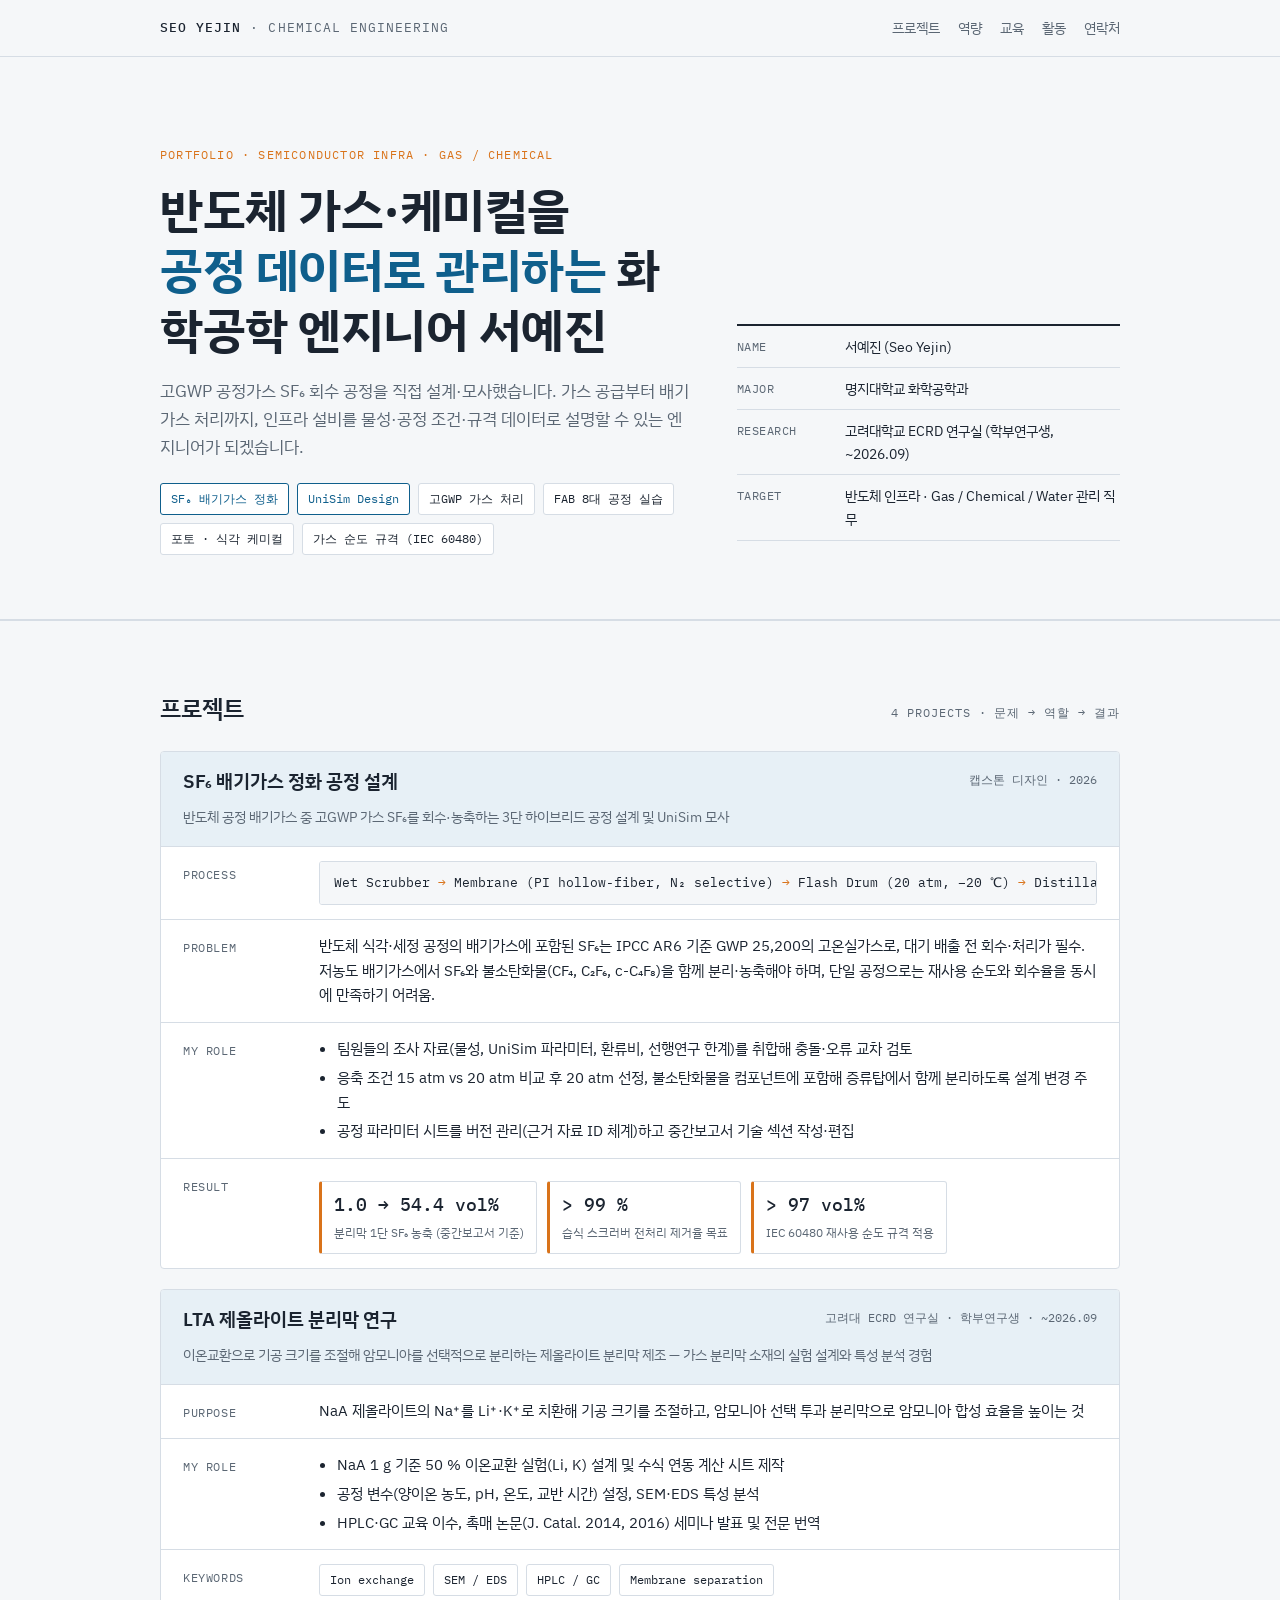
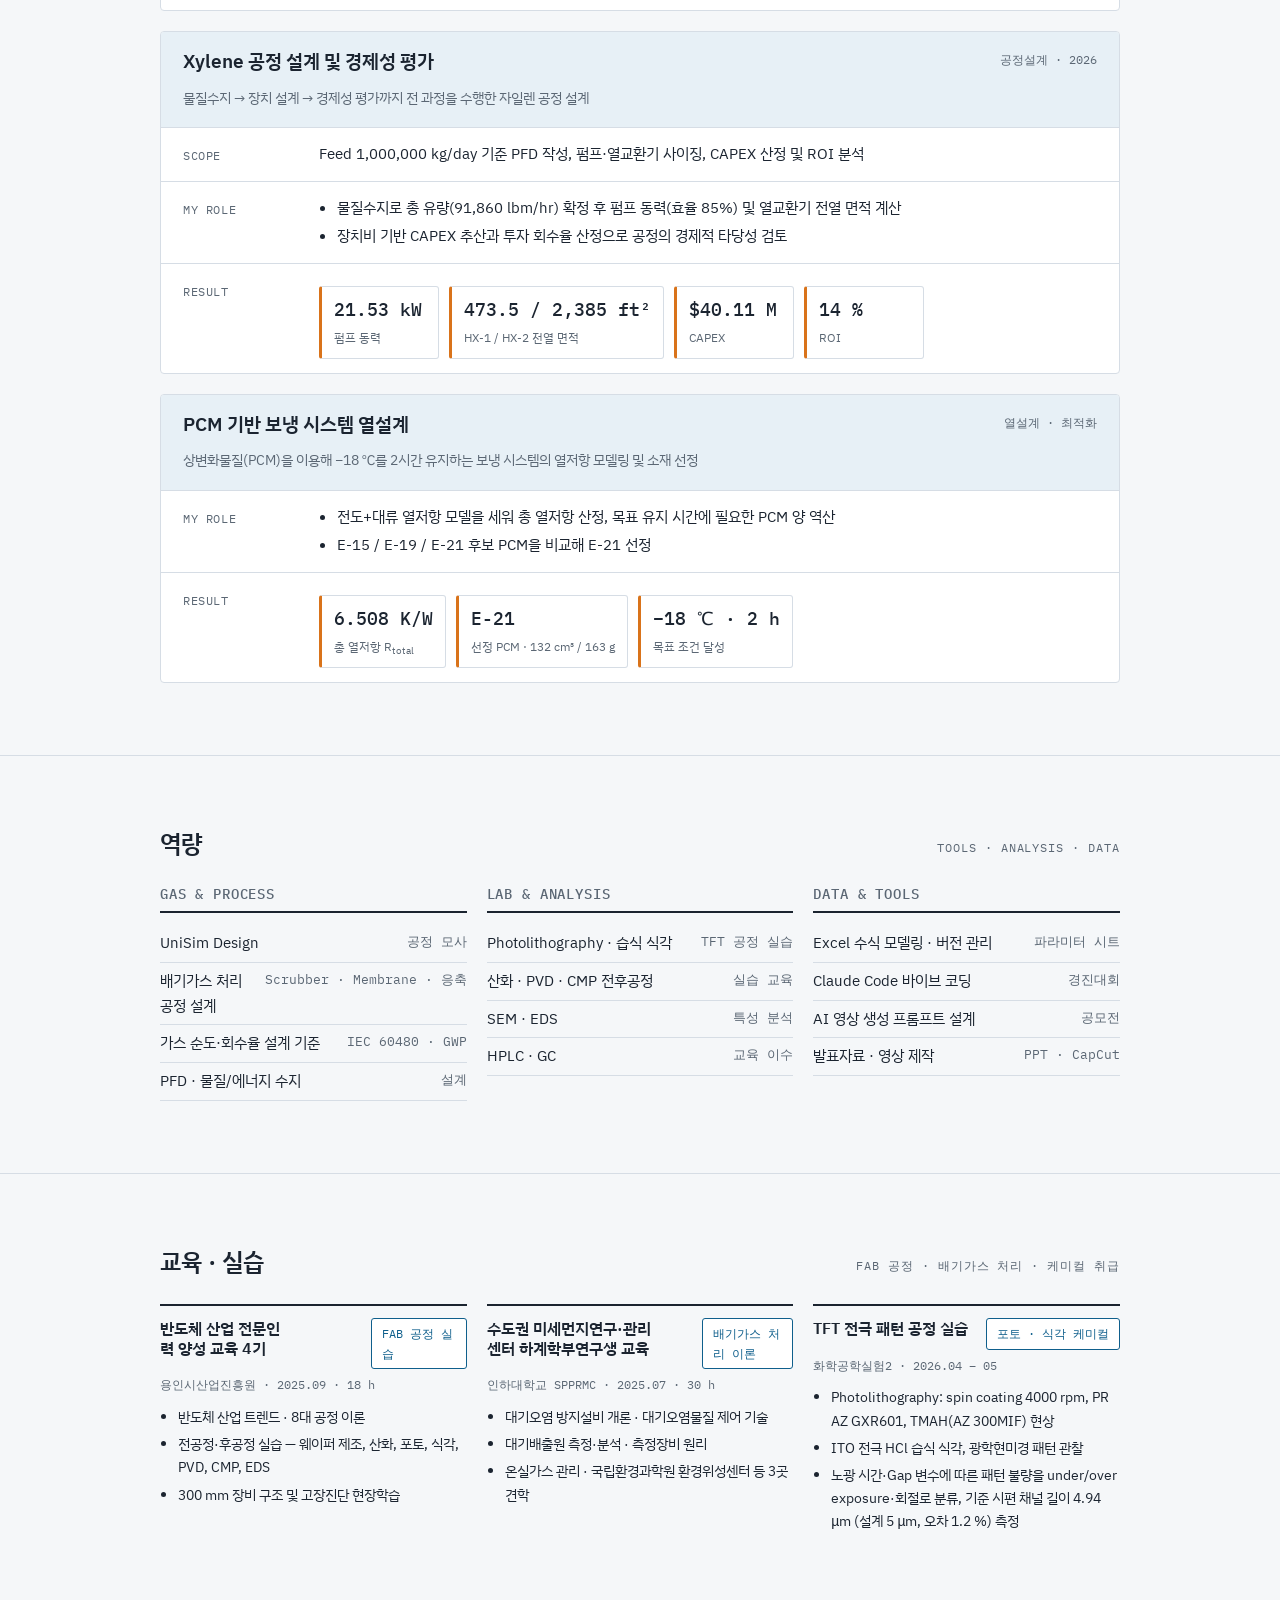
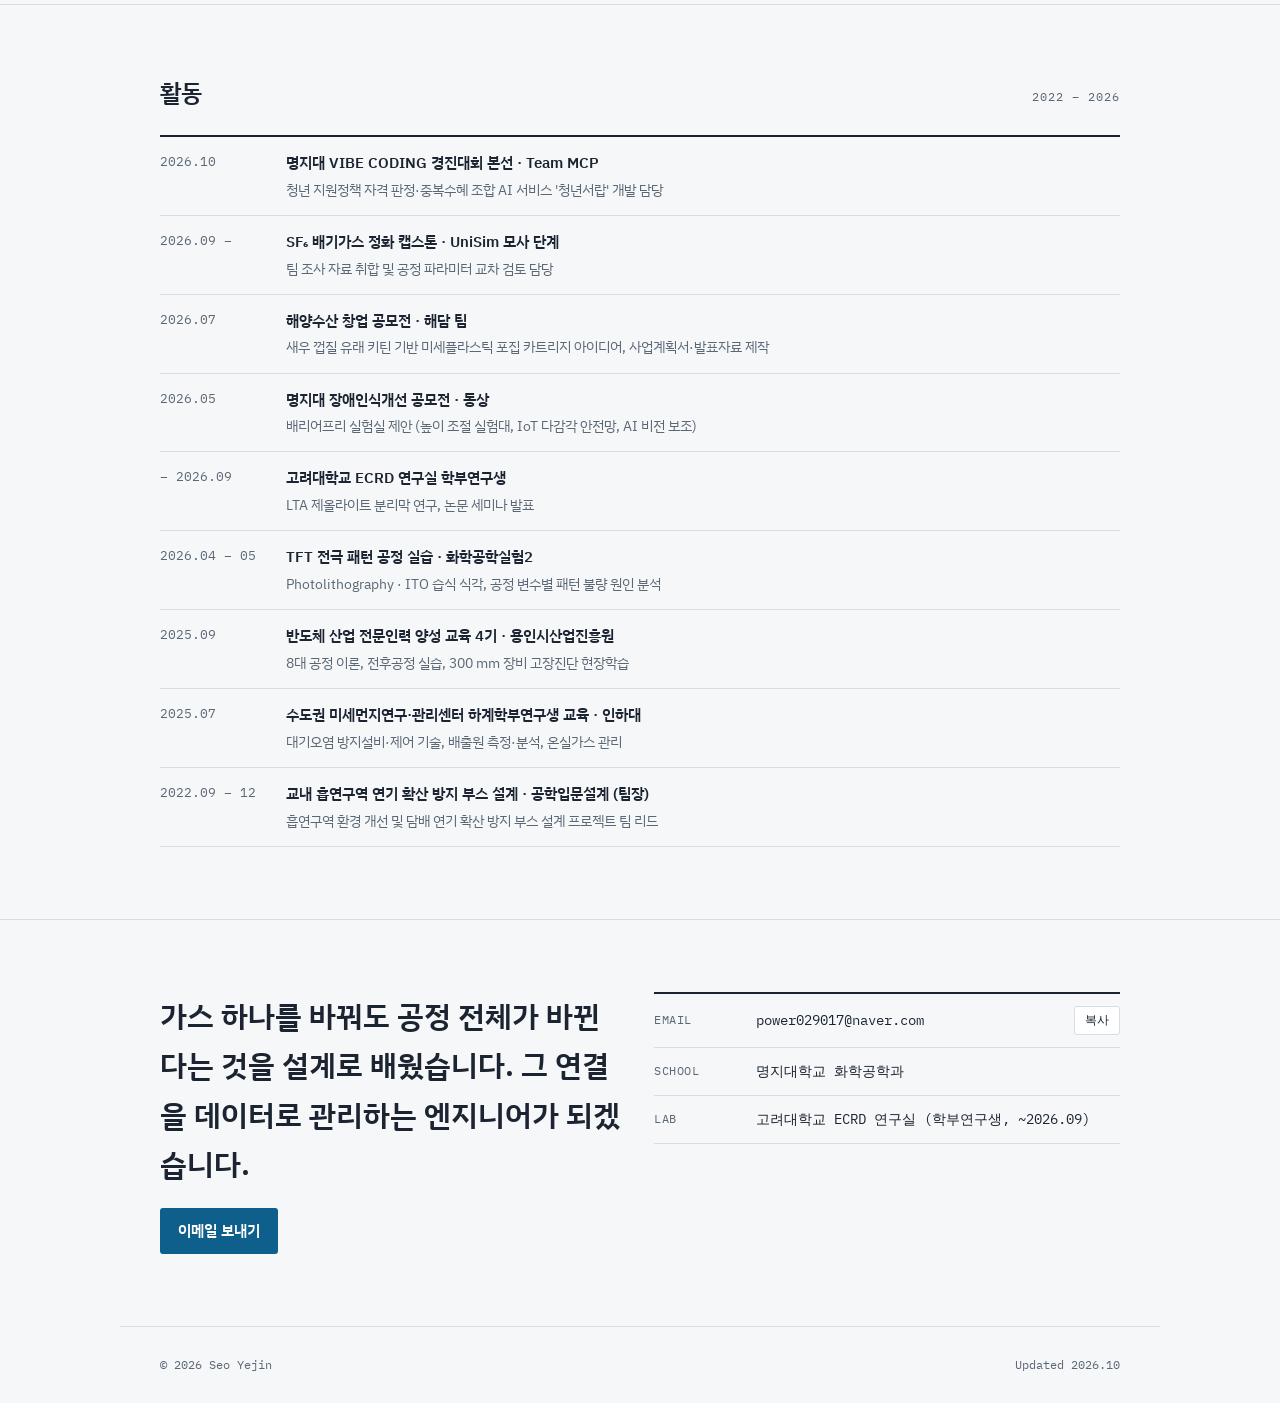
==== gas/index.html @ 15e33e0f "Add initial HTML structure for portfolio site" ====
<!doctype html>
<html lang="ko">
<head>
<meta charset="utf-8">
<meta name="viewport" content="width=device-width, initial-scale=1, viewport-fit=cover">
<title>서예진 포트폴리오</title>
<meta name="robots" content="noindex, nofollow">
<link rel="stylesheet" href="https://fonts.googleapis.com/css2?family=IBM+Plex+Sans+KR:wght@400;500;600;700&family=IBM+Plex+Mono:wght@400;500&display=swap">
<style>
/* Layout: 공정 데이터시트 — 좌측 스펙 라벨, 우측 값. 프로젝트는 "문제 → 역할 → 결과" 3행 시트로 통일 */
:root{
  --bg:#f5f7f9; --panel:#ffffff; --fg:#1b2430; --muted:#5b6774; --line:#d6dde5;
  --accent:#0f5f8c; --accent-ink:#ffffff; --stream:#d9731a; --tint:#e7f0f6;
  --font-body:"IBM Plex Sans KR","Noto Sans KR",-apple-system,"Apple SD Gothic Neo","Malgun Gothic",sans-serif;
  --font-mono:"IBM Plex Mono",ui-monospace,SFMono-Regular,Menlo,monospace;
}
@media (prefers-color-scheme: dark){ :root:not([data-theme="light"]){
  --bg:#11161c; --panel:#171e26; --fg:#e6ebf0; --muted:#95a3b1; --line:#2b3542;
  --accent:#5fb0dd; --accent-ink:#0b1620; --stream:#f09a4a; --tint:#1b2a36; color-scheme:dark } }
:root[data-theme="dark"]{
  --bg:#11161c; --panel:#171e26; --fg:#e6ebf0; --muted:#95a3b1; --line:#2b3542;
  --accent:#5fb0dd; --accent-ink:#0b1620; --stream:#f09a4a; --tint:#1b2a36; color-scheme:dark }

*{box-sizing:border-box}
body{margin:0;background:var(--bg);color:var(--fg);font-family:var(--font-body);font-size:16px;line-height:1.65;-webkit-font-smoothing:antialiased}
a{color:var(--accent)}
h1,h2,h3{margin:0;text-wrap:balance;line-height:1.25}
p{margin:0}
.wrap{max-width:1040px;margin:0 auto;padding-inline:clamp(16px,4vw,40px)}

/* header */
.top{position:sticky;top:env(safe-area-inset-top,0px);z-index:10;background:var(--bg);border-bottom:1px solid var(--line)}
.top .wrap{display:flex;align-items:center;justify-content:space-between;gap:16px;height:56px}
.brand{font-family:var(--font-mono);font-size:13px;letter-spacing:.08em;text-transform:uppercase;color:var(--muted)}
.brand b{color:var(--fg);font-weight:500}
nav{display:flex;gap:18px;font-size:14px}
nav a{color:var(--muted);text-decoration:none}
nav a:hover,nav a:focus-visible{color:var(--accent)}
@media (max-width:560px){nav{display:none}}

/* hero */
.hero{padding-block:clamp(40px,8vw,88px) clamp(32px,6vw,64px);border-bottom:1px solid var(--line)}
.hero .grid{display:grid;grid-template-columns:1.4fr 1fr;gap:40px;align-items:end}
@media (max-width:760px){.hero .grid{grid-template-columns:1fr;gap:28px}}
.eyebrow{font-family:var(--font-mono);font-size:12px;letter-spacing:.1em;text-transform:uppercase;color:var(--stream);margin-bottom:14px}
.hero h1{font-size:clamp(30px,5vw,48px);font-weight:700;letter-spacing:-.01em}
.hero h1 span{color:var(--accent)}
.lede{margin-top:18px;font-size:17px;color:var(--muted);max-width:34em}
.spec{border-top:2px solid var(--fg);font-size:14px}
.spec div{display:grid;grid-template-columns:96px 1fr;gap:12px;padding:9px 0;border-bottom:1px solid var(--line)}
.spec dt{font-family:var(--font-mono);font-size:12px;color:var(--muted);letter-spacing:.04em;padding-top:2px}
.spec dd{margin:0;min-width:0}
.chips{display:flex;flex-wrap:wrap;gap:8px;margin-top:22px}
.chip{font-family:var(--font-mono);font-size:12px;padding:5px 10px;border:1px solid var(--line);border-radius:3px;background:var(--panel);color:var(--fg)}
.chip.hot{border-color:var(--accent);color:var(--accent)}

/* sections */
section{padding-block:clamp(40px,6vw,72px)}
section+section{border-top:1px solid var(--line)}
.sec-head{display:flex;align-items:baseline;justify-content:space-between;gap:16px;margin-bottom:28px;flex-wrap:wrap}
.sec-head h2{font-size:24px;font-weight:600}
.sec-head .num{font-family:var(--font-mono);font-size:12px;color:var(--muted);letter-spacing:.08em}

/* project sheet */
.sheet{background:var(--panel);border:1px solid var(--line);border-radius:4px;overflow:hidden}
.sheet+.sheet{margin-top:20px}
.sheet-head{display:grid;grid-template-columns:1fr auto;gap:12px 24px;padding:18px 22px;border-bottom:1px solid var(--line);background:var(--tint)}
.sheet-head h3{font-size:19px;font-weight:600}
.sheet-head .tag{font-family:var(--font-mono);font-size:12px;color:var(--muted);text-align:right;white-space:nowrap}
.sheet-head .sub{grid-column:1/-1;font-size:14px;color:var(--muted)}
@media (max-width:560px){.sheet-head{grid-template-columns:1fr}.sheet-head .tag{text-align:left}}
.rows{display:grid}
.row{display:grid;grid-template-columns:120px 1fr;gap:16px;padding:14px 22px;border-bottom:1px solid var(--line);font-size:15px}
.row:last-child{border-bottom:0}
.row .k{font-family:var(--font-mono);font-size:12px;color:var(--muted);letter-spacing:.05em;padding-top:4px}
.row .v{min-width:0}
.row ul{margin:0;padding-left:18px}
.row li+li{margin-top:4px}
@media (max-width:560px){.row{grid-template-columns:1fr;gap:4px}}
.metrics{display:flex;flex-wrap:wrap;gap:10px;margin-top:8px}
.m{border:1px solid var(--line);border-left:3px solid var(--stream);padding:8px 12px;border-radius:3px;min-width:120px}
.m b{display:block;font-family:var(--font-mono);font-size:18px;font-weight:500;font-variant-numeric:tabular-nums;color:var(--fg)}
.m small{font-size:12px;color:var(--muted)}
.flow{font-family:var(--font-mono);font-size:13px;color:var(--fg);background:var(--bg);border:1px solid var(--line);padding:10px 14px;border-radius:3px;overflow-x:auto;white-space:nowrap}
.flow i{font-style:normal;color:var(--stream)}

/* skills */
.skills{display:grid;grid-template-columns:repeat(3,1fr);gap:20px}
@media (max-width:760px){.skills{grid-template-columns:1fr}}
.skill h3{font-size:14px;font-family:var(--font-mono);font-weight:500;letter-spacing:.06em;color:var(--muted);text-transform:uppercase;border-bottom:2px solid var(--fg);padding-bottom:8px;margin-bottom:12px}
.skill ul{list-style:none;margin:0;padding:0;font-size:15px}
.skill li{padding:6px 0;border-bottom:1px solid var(--line);display:flex;justify-content:space-between;gap:12px}
.skill li span{color:var(--muted);font-size:13px;font-family:var(--font-mono);white-space:nowrap}

/* timeline */
.tl{list-style:none;margin:0;padding:0;border-top:2px solid var(--fg)}
.tl li{display:grid;grid-template-columns:110px 1fr;gap:16px;padding:14px 0;border-bottom:1px solid var(--line);font-size:15px}
.tl .d{font-family:var(--font-mono);font-size:13px;color:var(--muted);font-variant-numeric:tabular-nums}
.tl .t b{font-weight:600}
.tl .t p{color:var(--muted);font-size:14px;margin-top:2px}
@media (max-width:560px){.tl li{grid-template-columns:1fr;gap:2px}}

/* contact */
.contact{display:grid;grid-template-columns:1fr 1fr;gap:28px;align-items:start}
@media (max-width:760px){.contact{grid-template-columns:1fr}}
.contact .big{font-size:clamp(22px,3.5vw,30px);font-weight:600;max-width:18em}
.cl{list-style:none;margin:0;padding:0;border-top:2px solid var(--fg)}
.cl li{display:grid;grid-template-columns:90px 1fr auto;gap:12px;align-items:center;padding:12px 0;border-bottom:1px solid var(--line);font-size:15px}
.cl .k{font-family:var(--font-mono);font-size:12px;color:var(--muted);letter-spacing:.05em}
.cl .v{font-family:var(--font-mono);font-size:14px;user-select:all;min-width:0;overflow-wrap:anywhere}
.copy{font-family:var(--font-mono);font-size:12px;padding:5px 10px;border:1px solid var(--line);background:var(--panel);color:var(--fg);border-radius:3px;cursor:pointer}
.copy:hover,.copy:focus-visible{border-color:var(--accent);color:var(--accent);outline:none}
.btn{display:inline-block;margin-top:18px;padding:11px 18px;background:var(--accent);color:var(--accent-ink);text-decoration:none;border-radius:3px;font-weight:600;font-size:15px}
footer{padding-block:28px;border-top:1px solid var(--line);font-family:var(--font-mono);font-size:12px;color:var(--muted);display:flex;justify-content:space-between;gap:12px;flex-wrap:wrap}
:focus-visible{outline:2px solid var(--accent);outline-offset:2px}
@media (prefers-reduced-motion:no-preference){html{scroll-behavior:smooth}}

/* training */
.edus{display:grid;grid-template-columns:repeat(3,1fr);gap:20px}
@media (max-width:760px){.edus{grid-template-columns:1fr}}
.edu{border-top:2px solid var(--fg);padding-top:12px;min-width:0}
.edu-head{display:flex;justify-content:space-between;align-items:flex-start;gap:10px}
.edu h3{font-size:16px;font-weight:600}
.edu .meta{font-family:var(--font-mono);font-size:12px;color:var(--muted);margin:6px 0 10px}
.edu ul{margin:0;padding-left:18px;font-size:14px}
.edu li+li{margin-top:4px}

</style>
</head>
<body>
<header class="top">
  <div class="wrap">
    <div class="brand"><b>SEO YEJIN</b> · Chemical Engineering</div>
    <nav><a href="#projects">프로젝트</a><a href="#skills">역량</a><a href="#training">교육</a><a href="#activity">활동</a><a href="#contact">연락처</a></nav>
  </div>
</header>

<section class="hero">
  <div class="wrap grid">
    <div>
      <p class="eyebrow">Portfolio · Semiconductor Infra · Gas / Chemical</p>
      <h1>반도체 가스·케미컬을<br><span>공정 데이터로 관리하는</span> 화학공학 엔지니어 서예진</h1>
      <p class="lede">고GWP 공정가스 SF₆ 회수 공정을 직접 설계·모사했습니다. 가스 공급부터 배기가스 처리까지, 인프라 설비를 물성·공정 조건·규격 데이터로 설명할 수 있는 엔지니어가 되겠습니다.</p>
      <div class="chips"><span class="chip hot">SF₆ 배기가스 정화</span><span class="chip hot">UniSim Design</span><span class="chip">고GWP 가스 처리</span><span class="chip">FAB 8대 공정 실습</span><span class="chip">포토 · 식각 케미컬</span><span class="chip">가스 순도 규격 (IEC 60480)</span></div>
    </div>
    <dl class="spec">
      <div><dt>NAME</dt><dd>서예진 (Seo Yejin)</dd></div>
      <div><dt>MAJOR</dt><dd>명지대학교 화학공학과</dd></div>
      <div><dt>RESEARCH</dt><dd>고려대학교 ECRD 연구실 (학부연구생, ~2026.09)</dd></div>
      <div><dt>TARGET</dt><dd>반도체 인프라 · Gas / Chemical / Water 관리 직무</dd></div>
    </dl>
  </div>
</section>

<section id="projects">
  <div class="wrap">
    <div class="sec-head"><h2>프로젝트</h2><span class="num">4 PROJECTS · 문제 → 역할 → 결과</span></div>
    <article class="sheet">
  <div class="sheet-head"><h3>SF₆ 배기가스 정화 공정 설계</h3><span class="tag">캡스톤 디자인 · 2026</span><p class="sub">반도체 공정 배기가스 중 고GWP 가스 SF₆를 회수·농축하는 3단 하이브리드 공정 설계 및 UniSim 모사</p></div>
  <div class="rows"><div class="row"><span class="k">PROCESS</span><div class="v"><div class="flow">Wet Scrubber <i>→</i> Membrane (PI hollow-fiber, N₂ selective) <i>→</i> Flash Drum (20 atm, −20 ℃) <i>→</i> Distillation ×2</div></div></div><div class="row"><span class="k">PROBLEM</span><div class="v">반도체 식각·세정 공정의 배기가스에 포함된 SF₆는 IPCC AR6 기준 GWP 25,200의 고온실가스로, 대기 배출 전 회수·처리가 필수. 저농도 배기가스에서 SF₆와 불소탄화물(CF₄, C₂F₆, c-C₄F₈)을 함께 분리·농축해야 하며, 단일 공정으로는 재사용 순도와 회수율을 동시에 만족하기 어려움.</div></div><div class="row"><span class="k">MY ROLE</span><div class="v"><ul><li>팀원들의 조사 자료(물성, UniSim 파라미터, 환류비, 선행연구 한계)를 취합해 충돌·오류 교차 검토</li><li>응축 조건 15 atm vs 20 atm 비교 후 20 atm 선정, 불소탄화물을 컴포넌트에 포함해 증류탑에서 함께 분리하도록 설계 변경 주도</li><li>공정 파라미터 시트를 버전 관리(근거 자료 ID 체계)하고 중간보고서 기술 섹션 작성·편집</li></ul></div></div><div class="row"><span class="k">RESULT</span><div class="v"><div class="metrics"><div class="m"><b>1.0 → 54.4 vol%</b><small>분리막 1단 SF₆ 농축 (중간보고서 기준)</small></div><div class="m"><b>&gt; 99 %</b><small>습식 스크러버 전처리 제거율 목표</small></div><div class="m"><b>&gt; 97 vol%</b><small>IEC 60480 재사용 순도 규격 적용</small></div></div></div></div></div>
</article><article class="sheet">
  <div class="sheet-head"><h3>LTA 제올라이트 분리막 연구</h3><span class="tag">고려대 ECRD 연구실 · 학부연구생 · ~2026.09</span><p class="sub">이온교환으로 기공 크기를 조절해 암모니아를 선택적으로 분리하는 제올라이트 분리막 제조 — 가스 분리막 소재의 실험 설계와 특성 분석 경험</p></div>
  <div class="rows"><div class="row"><span class="k">PURPOSE</span><div class="v">NaA 제올라이트의 Na⁺를 Li⁺·K⁺로 치환해 기공 크기를 조절하고, 암모니아 선택 투과 분리막으로 암모니아 합성 효율을 높이는 것</div></div><div class="row"><span class="k">MY ROLE</span><div class="v"><ul><li>NaA 1 g 기준 50 % 이온교환 실험(Li, K) 설계 및 수식 연동 계산 시트 제작</li><li>공정 변수(양이온 농도, pH, 온도, 교반 시간) 설정, SEM·EDS 특성 분석</li><li>HPLC·GC 교육 이수, 촉매 논문(J. Catal. 2014, 2016) 세미나 발표 및 전문 번역</li></ul></div></div><div class="row"><span class="k">KEYWORDS</span><div class="v"><div class="chips" style="margin-top:0"><span class="chip">Ion exchange</span><span class="chip">SEM / EDS</span><span class="chip">HPLC / GC</span><span class="chip">Membrane separation</span></div></div></div></div>
</article><article class="sheet">
  <div class="sheet-head"><h3>Xylene 공정 설계 및 경제성 평가</h3><span class="tag">공정설계 · 2026</span><p class="sub">물질수지 → 장치 설계 → 경제성 평가까지 전 과정을 수행한 자일렌 공정 설계</p></div>
  <div class="rows"><div class="row"><span class="k">SCOPE</span><div class="v">Feed 1,000,000 kg/day 기준 PFD 작성, 펌프·열교환기 사이징, CAPEX 산정 및 ROI 분석</div></div><div class="row"><span class="k">MY ROLE</span><div class="v"><ul><li>물질수지로 총 유량(91,860 lbm/hr) 확정 후 펌프 동력(효율 85%) 및 열교환기 전열 면적 계산</li><li>장치비 기반 CAPEX 추산과 투자 회수율 산정으로 공정의 경제적 타당성 검토</li></ul></div></div><div class="row"><span class="k">RESULT</span><div class="v"><div class="metrics"><div class="m"><b>21.53 kW</b><small>펌프 동력</small></div><div class="m"><b>473.5 / 2,385 ft²</b><small>HX-1 / HX-2 전열 면적</small></div><div class="m"><b>$40.11 M</b><small>CAPEX</small></div><div class="m"><b>14 %</b><small>ROI</small></div></div></div></div></div>
</article><article class="sheet">
  <div class="sheet-head"><h3>PCM 기반 보냉 시스템 열설계</h3><span class="tag">열설계 · 최적화</span><p class="sub">상변화물질(PCM)을 이용해 −18 ℃를 2시간 유지하는 보냉 시스템의 열저항 모델링 및 소재 선정</p></div>
  <div class="rows"><div class="row"><span class="k">MY ROLE</span><div class="v"><ul><li>전도+대류 열저항 모델을 세워 총 열저항 산정, 목표 유지 시간에 필요한 PCM 양 역산</li><li>E-15 / E-19 / E-21 후보 PCM을 비교해 E-21 선정</li></ul></div></div><div class="row"><span class="k">RESULT</span><div class="v"><div class="metrics"><div class="m"><b>6.508 K/W</b><small>총 열저항 R<sub>total</sub></small></div><div class="m"><b>E-21</b><small>선정 PCM · 132 cm³ / 163 g</small></div><div class="m"><b>−18 ℃ · 2 h</b><small>목표 조건 달성</small></div></div></div></div></div>
</article>
  </div>
</section>

<section id="skills">
  <div class="wrap">
    <div class="sec-head"><h2>역량</h2><span class="num">TOOLS · ANALYSIS · DATA</span></div>
    <div class="skills"><div class="skill"><h3>Gas &amp; Process</h3><ul><li>UniSim Design <span>공정 모사</span></li><li>배기가스 처리 공정 설계 <span>Scrubber · Membrane · 응축</span></li><li>가스 순도·회수율 설계 기준 <span>IEC 60480 · GWP</span></li><li>PFD · 물질/에너지 수지 <span>설계</span></li></ul></div><div class="skill"><h3>Lab &amp; Analysis</h3><ul><li>Photolithography · 습식 식각 <span>TFT 공정 실습</span></li><li>산화 · PVD · CMP 전후공정 <span>실습 교육</span></li><li>SEM · EDS <span>특성 분석</span></li><li>HPLC · GC <span>교육 이수</span></li></ul></div><div class="skill"><h3>Data &amp; Tools</h3><ul><li>Excel 수식 모델링 · 버전 관리 <span>파라미터 시트</span></li><li>Claude Code 바이브 코딩 <span>경진대회</span></li><li>AI 영상 생성 프롬프트 설계 <span>공모전</span></li><li>발표자료 · 영상 제작 <span>PPT · CapCut</span></li></ul></div></div>
  </div>
</section>

<section id="training">
  <div class="wrap">
    <div class="sec-head"><h2>교육 · 실습</h2><span class="num">FAB 공정 · 배기가스 처리 · 케미컬 취급</span></div>
    <div class="edus"><div class="edu"><div class="edu-head"><h3>반도체 산업 전문인력 양성 교육 4기</h3><span class="chip hot">FAB 공정 실습</span></div><p class="meta">용인시산업진흥원 · 2025.09 · 18 h</p><ul><li>반도체 산업 트렌드 · 8대 공정 이론</li><li>전공정·후공정 실습 — 웨이퍼 제조, 산화, 포토, 식각, PVD, CMP, EDS</li><li>300 mm 장비 구조 및 고장진단 현장학습</li></ul></div><div class="edu"><div class="edu-head"><h3>수도권 미세먼지연구·관리센터 하계학부연구생 교육</h3><span class="chip hot">배기가스 처리 이론</span></div><p class="meta">인하대학교 SPPRMC · 2025.07 · 30 h</p><ul><li>대기오염 방지설비 개론 · 대기오염물질 제어 기술</li><li>대기배출원 측정·분석 · 측정장비 원리</li><li>온실가스 관리 · 국립환경과학원 환경위성센터 등 3곳 견학</li></ul></div><div class="edu"><div class="edu-head"><h3>TFT 전극 패턴 공정 실습</h3><span class="chip hot">포토 · 식각 케미컬</span></div><p class="meta">화학공학실험2 · 2026.04 – 05</p><ul><li>Photolithography: spin coating 4000 rpm, PR AZ GXR601, TMAH(AZ 300MIF) 현상</li><li>ITO 전극 HCl 습식 식각, 광학현미경 패턴 관찰</li><li>노광 시간·Gap 변수에 따른 패턴 불량을 under/over exposure·회절로 분류, 기준 시편 채널 길이 4.94 µm (설계 5 µm, 오차 1.2 %) 측정</li></ul></div></div>
  </div>
</section>

<section id="activity">
  <div class="wrap">
    <div class="sec-head"><h2>활동</h2><span class="num">2022 – 2026</span></div>
    <ul class="tl"><li><span class="d">2026.10</span><div class="t"><b>명지대 VIBE CODING 경진대회 본선 · Team MCP</b><p>청년 지원정책 자격 판정·중복수혜 조합 AI 서비스 '청년서랍' 개발 담당</p></div></li><li><span class="d">2026.09 –</span><div class="t"><b>SF₆ 배기가스 정화 캡스톤 · UniSim 모사 단계</b><p>팀 조사 자료 취합 및 공정 파라미터 교차 검토 담당</p></div></li><li><span class="d">2026.07</span><div class="t"><b>해양수산 창업 공모전 · 해담 팀</b><p>새우 껍질 유래 키틴 기반 미세플라스틱 포집 카트리지 아이디어, 사업계획서·발표자료 제작</p></div></li><li><span class="d">2026.05</span><div class="t"><b>명지대 장애인식개선 공모전 · 동상</b><p>배리어프리 실험실 제안 (높이 조절 실험대, IoT 다감각 안전망, AI 비전 보조)</p></div></li><li><span class="d">– 2026.09</span><div class="t"><b>고려대학교 ECRD 연구실 학부연구생</b><p>LTA 제올라이트 분리막 연구, 논문 세미나 발표</p></div></li><li><span class="d">2026.04 – 05</span><div class="t"><b>TFT 전극 패턴 공정 실습 · 화학공학실험2</b><p>Photolithography · ITO 습식 식각, 공정 변수별 패턴 불량 원인 분석</p></div></li><li><span class="d">2025.09</span><div class="t"><b>반도체 산업 전문인력 양성 교육 4기 · 용인시산업진흥원</b><p>8대 공정 이론, 전후공정 실습, 300 mm 장비 고장진단 현장학습</p></div></li><li><span class="d">2025.07</span><div class="t"><b>수도권 미세먼지연구·관리센터 하계학부연구생 교육 · 인하대</b><p>대기오염 방지설비·제어 기술, 배출원 측정·분석, 온실가스 관리</p></div></li><li><span class="d">2022.09 – 12</span><div class="t"><b>교내 흡연구역 연기 확산 방지 부스 설계 · 공학입문설계 (팀장)</b><p>흡연구역 환경 개선 및 담배 연기 확산 방지 부스 설계 프로젝트 팀 리드</p></div></li></ul>
  </div>
</section>

<section id="contact">
  <div class="wrap contact">
    <div>
      <p class="big">가스 하나를 바꿔도 공정 전체가 바뀐다는 것을 설계로 배웠습니다. 그 연결을 데이터로 관리하는 엔지니어가 되겠습니다.</p>
      <a class="btn" href="mailto:power029017@naver.com">이메일 보내기</a>
    </div>
    <ul class="cl">
      <li><span class="k">EMAIL</span><span class="v" id="email">power029017@naver.com</span><button class="copy" type="button" data-copy="email">복사</button></li>
      <li><span class="k">SCHOOL</span><span class="v">명지대학교 화학공학과</span><span></span></li>
      <li><span class="k">LAB</span><span class="v">고려대학교 ECRD 연구실 (학부연구생, ~2026.09)</span><span></span></li>
    </ul>
  </div>
</section>

<footer class="wrap"><span>© 2026 Seo Yejin</span><span>Updated 2026.10</span></footer>

<script>
document.querySelectorAll('.copy').forEach(function(btn){
  btn.addEventListener('click',function(){
    var el=document.getElementById(btn.dataset.copy);var txt=el.textContent.trim();
    var done=function(){btn.textContent='복사됨';setTimeout(function(){btn.textContent='복사'},1500)};
    function sel(){var r=document.createRange();r.selectNodeContents(el);var s=window.getSelection();s.removeAllRanges();s.addRange(r)}
    if(navigator.clipboard&&navigator.clipboard.writeText){navigator.clipboard.writeText(txt).then(done).catch(sel)}else{sel()}
  });
});
</script>
</body>
</html>
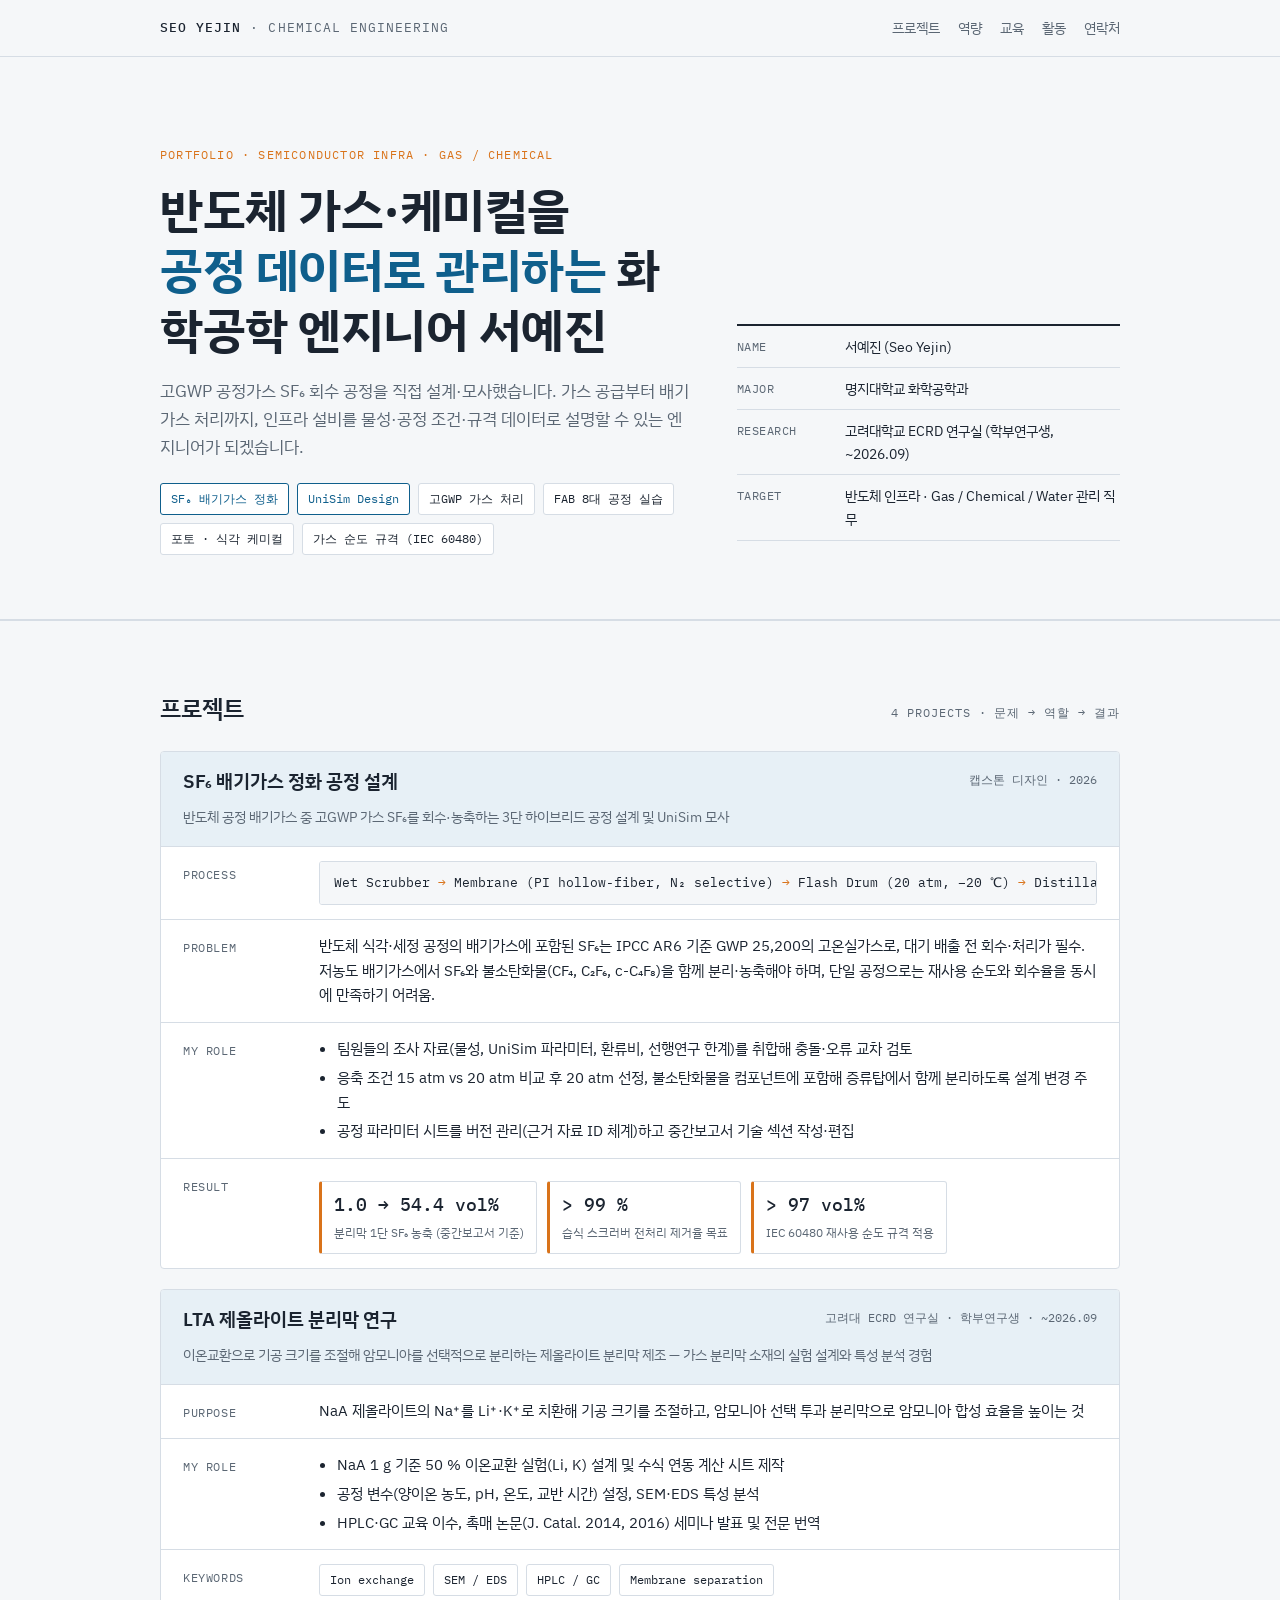
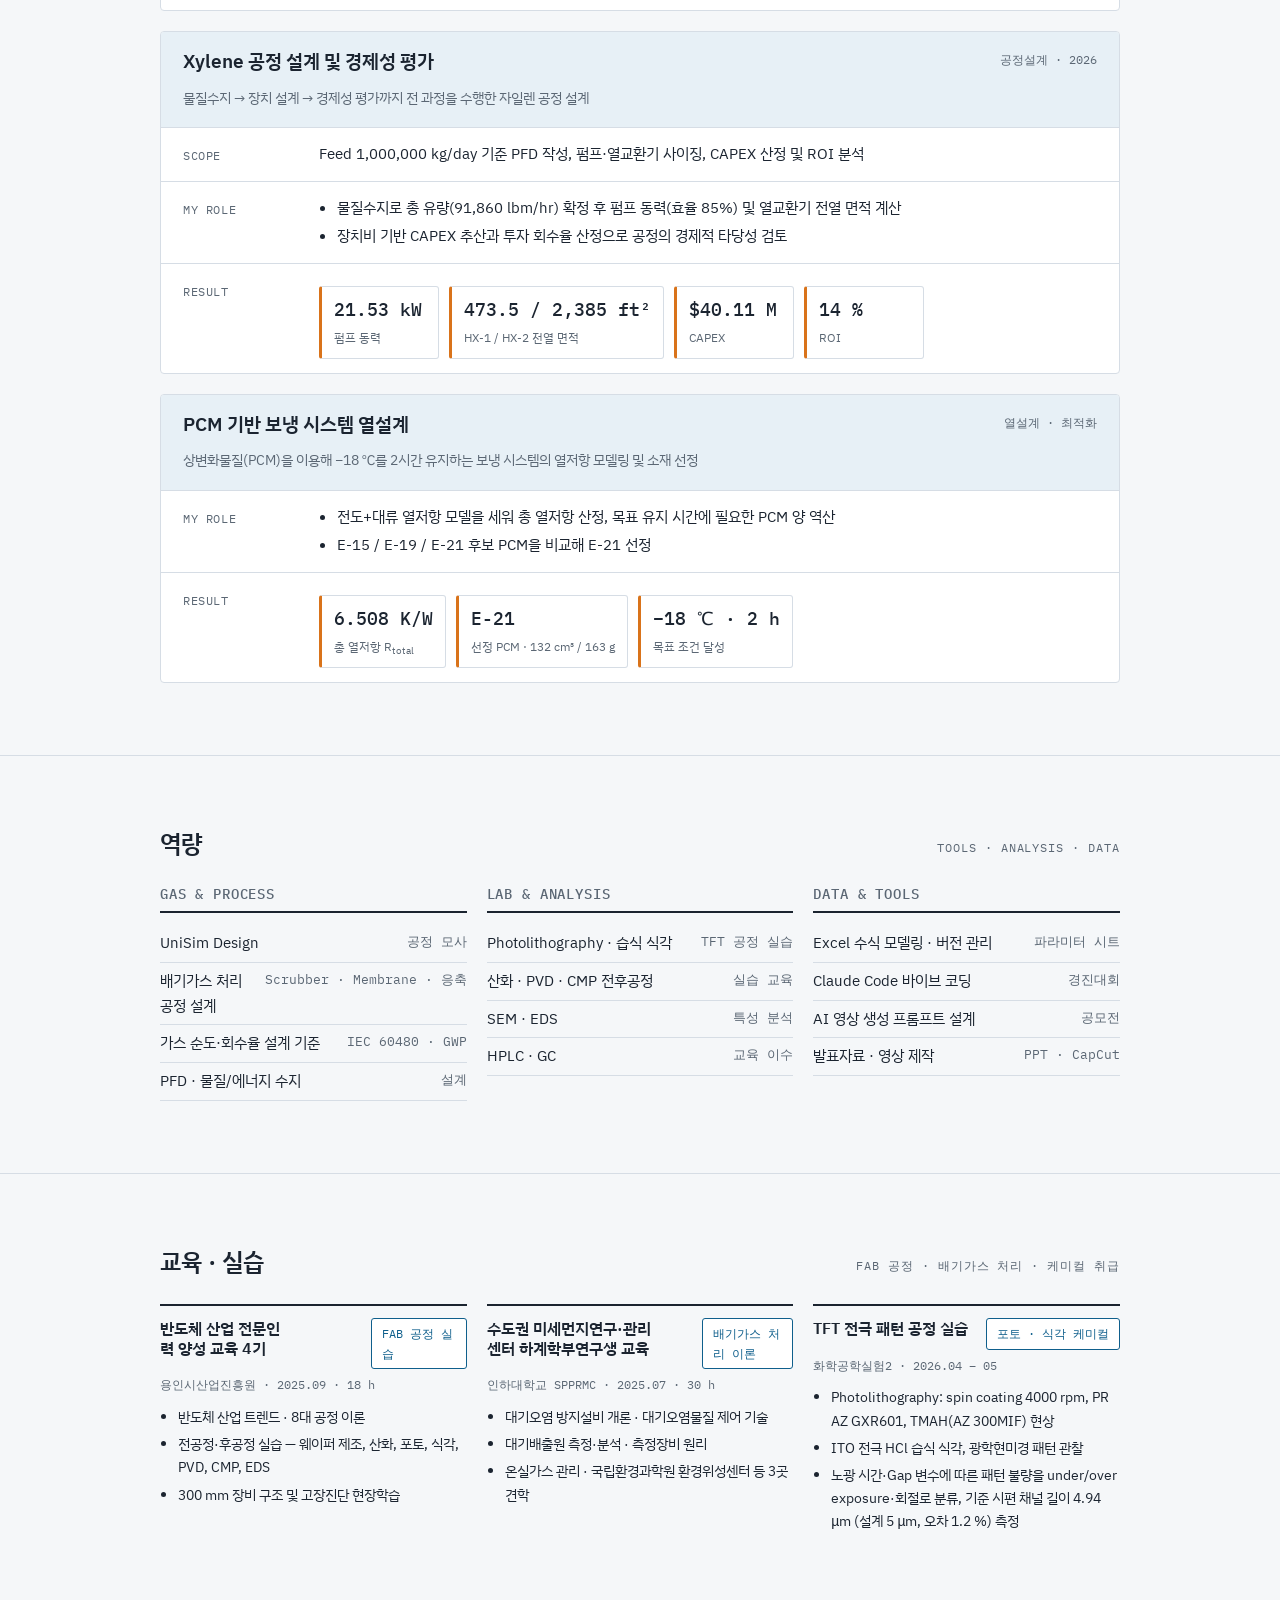
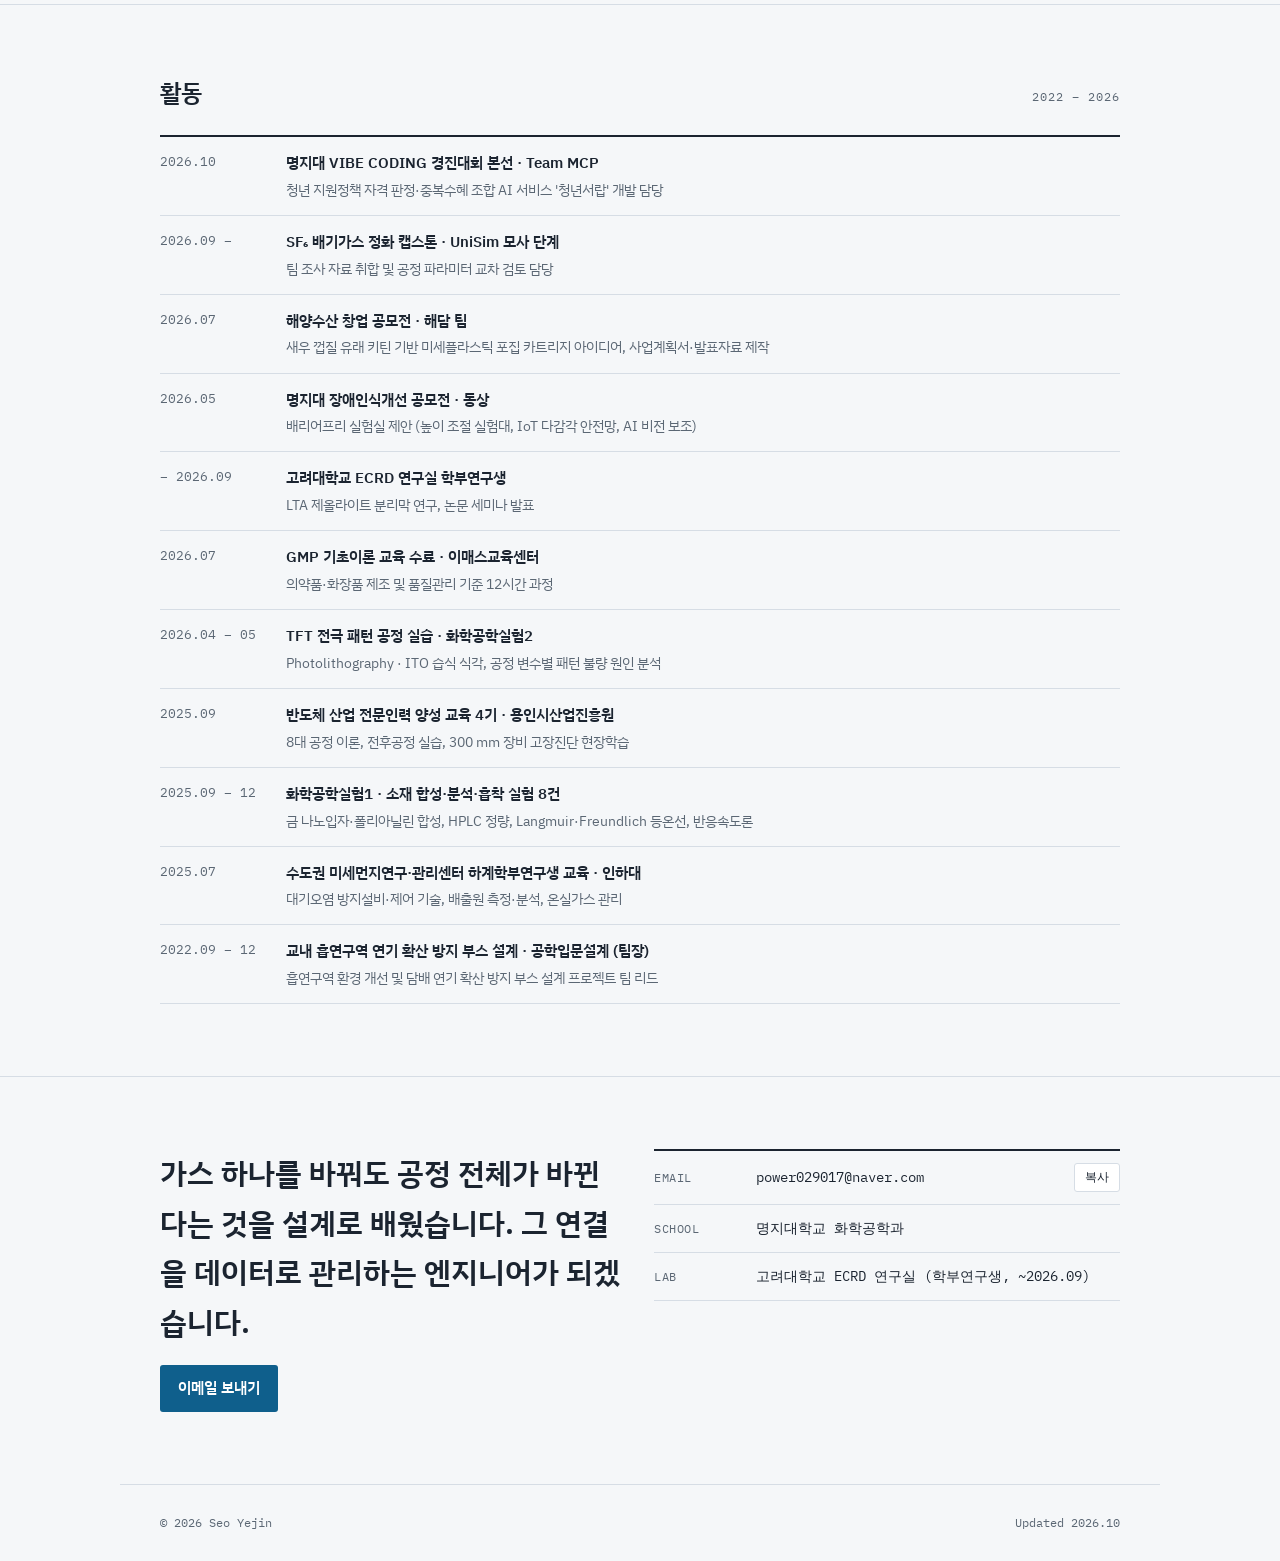
==== commit 6d6af8f5: "Update activity list in index.html" ====
--- a/gas/index.html
+++ b/gas/index.html
@@ -188,7 +188,7 @@
 <section id="activity">
   <div class="wrap">
     <div class="sec-head"><h2>활동</h2><span class="num">2022 – 2026</span></div>
-    <ul class="tl"><li><span class="d">2026.10</span><div class="t"><b>명지대 VIBE CODING 경진대회 본선 · Team MCP</b><p>청년 지원정책 자격 판정·중복수혜 조합 AI 서비스 '청년서랍' 개발 담당</p></div></li><li><span class="d">2026.09 –</span><div class="t"><b>SF₆ 배기가스 정화 캡스톤 · UniSim 모사 단계</b><p>팀 조사 자료 취합 및 공정 파라미터 교차 검토 담당</p></div></li><li><span class="d">2026.07</span><div class="t"><b>해양수산 창업 공모전 · 해담 팀</b><p>새우 껍질 유래 키틴 기반 미세플라스틱 포집 카트리지 아이디어, 사업계획서·발표자료 제작</p></div></li><li><span class="d">2026.05</span><div class="t"><b>명지대 장애인식개선 공모전 · 동상</b><p>배리어프리 실험실 제안 (높이 조절 실험대, IoT 다감각 안전망, AI 비전 보조)</p></div></li><li><span class="d">– 2026.09</span><div class="t"><b>고려대학교 ECRD 연구실 학부연구생</b><p>LTA 제올라이트 분리막 연구, 논문 세미나 발표</p></div></li><li><span class="d">2026.04 – 05</span><div class="t"><b>TFT 전극 패턴 공정 실습 · 화학공학실험2</b><p>Photolithography · ITO 습식 식각, 공정 변수별 패턴 불량 원인 분석</p></div></li><li><span class="d">2025.09</span><div class="t"><b>반도체 산업 전문인력 양성 교육 4기 · 용인시산업진흥원</b><p>8대 공정 이론, 전후공정 실습, 300 mm 장비 고장진단 현장학습</p></div></li><li><span class="d">2025.07</span><div class="t"><b>수도권 미세먼지연구·관리센터 하계학부연구생 교육 · 인하대</b><p>대기오염 방지설비·제어 기술, 배출원 측정·분석, 온실가스 관리</p></div></li><li><span class="d">2022.09 – 12</span><div class="t"><b>교내 흡연구역 연기 확산 방지 부스 설계 · 공학입문설계 (팀장)</b><p>흡연구역 환경 개선 및 담배 연기 확산 방지 부스 설계 프로젝트 팀 리드</p></div></li></ul>
+    <ul class="tl"><li><span class="d">2026.10</span><div class="t"><b>명지대 VIBE CODING 경진대회 본선 · Team MCP</b><p>청년 지원정책 자격 판정·중복수혜 조합 AI 서비스 '청년서랍' 개발 담당</p></div></li><li><span class="d">2026.09 –</span><div class="t"><b>SF₆ 배기가스 정화 캡스톤 · UniSim 모사 단계</b><p>팀 조사 자료 취합 및 공정 파라미터 교차 검토 담당</p></div></li><li><span class="d">2026.07</span><div class="t"><b>해양수산 창업 공모전 · 해담 팀</b><p>새우 껍질 유래 키틴 기반 미세플라스틱 포집 카트리지 아이디어, 사업계획서·발표자료 제작</p></div></li><li><span class="d">2026.05</span><div class="t"><b>명지대 장애인식개선 공모전 · 동상</b><p>배리어프리 실험실 제안 (높이 조절 실험대, IoT 다감각 안전망, AI 비전 보조)</p></div></li><li><span class="d">– 2026.09</span><div class="t"><b>고려대학교 ECRD 연구실 학부연구생</b><p>LTA 제올라이트 분리막 연구, 논문 세미나 발표</p></div></li><li><span class="d">2026.07</span><div class="t"><b>GMP 기초이론 교육 수료 · 이매스교육센터</b><p>의약품·화장품 제조 및 품질관리 기준 12시간 과정</p></div></li><li><span class="d">2026.04 – 05</span><div class="t"><b>TFT 전극 패턴 공정 실습 · 화학공학실험2</b><p>Photolithography · ITO 습식 식각, 공정 변수별 패턴 불량 원인 분석</p></div></li><li><span class="d">2025.09</span><div class="t"><b>반도체 산업 전문인력 양성 교육 4기 · 용인시산업진흥원</b><p>8대 공정 이론, 전후공정 실습, 300 mm 장비 고장진단 현장학습</p></div></li><li><span class="d">2025.09 – 12</span><div class="t"><b>화학공학실험1 · 소재 합성·분석·흡착 실험 8건</b><p>금 나노입자·폴리아닐린 합성, HPLC 정량, Langmuir·Freundlich 등온선, 반응속도론</p></div></li><li><span class="d">2025.07</span><div class="t"><b>수도권 미세먼지연구·관리센터 하계학부연구생 교육 · 인하대</b><p>대기오염 방지설비·제어 기술, 배출원 측정·분석, 온실가스 관리</p></div></li><li><span class="d">2022.09 – 12</span><div class="t"><b>교내 흡연구역 연기 확산 방지 부스 설계 · 공학입문설계 (팀장)</b><p>흡연구역 환경 개선 및 담배 연기 확산 방지 부스 설계 프로젝트 팀 리드</p></div></li></ul>
   </div>
 </section>
 
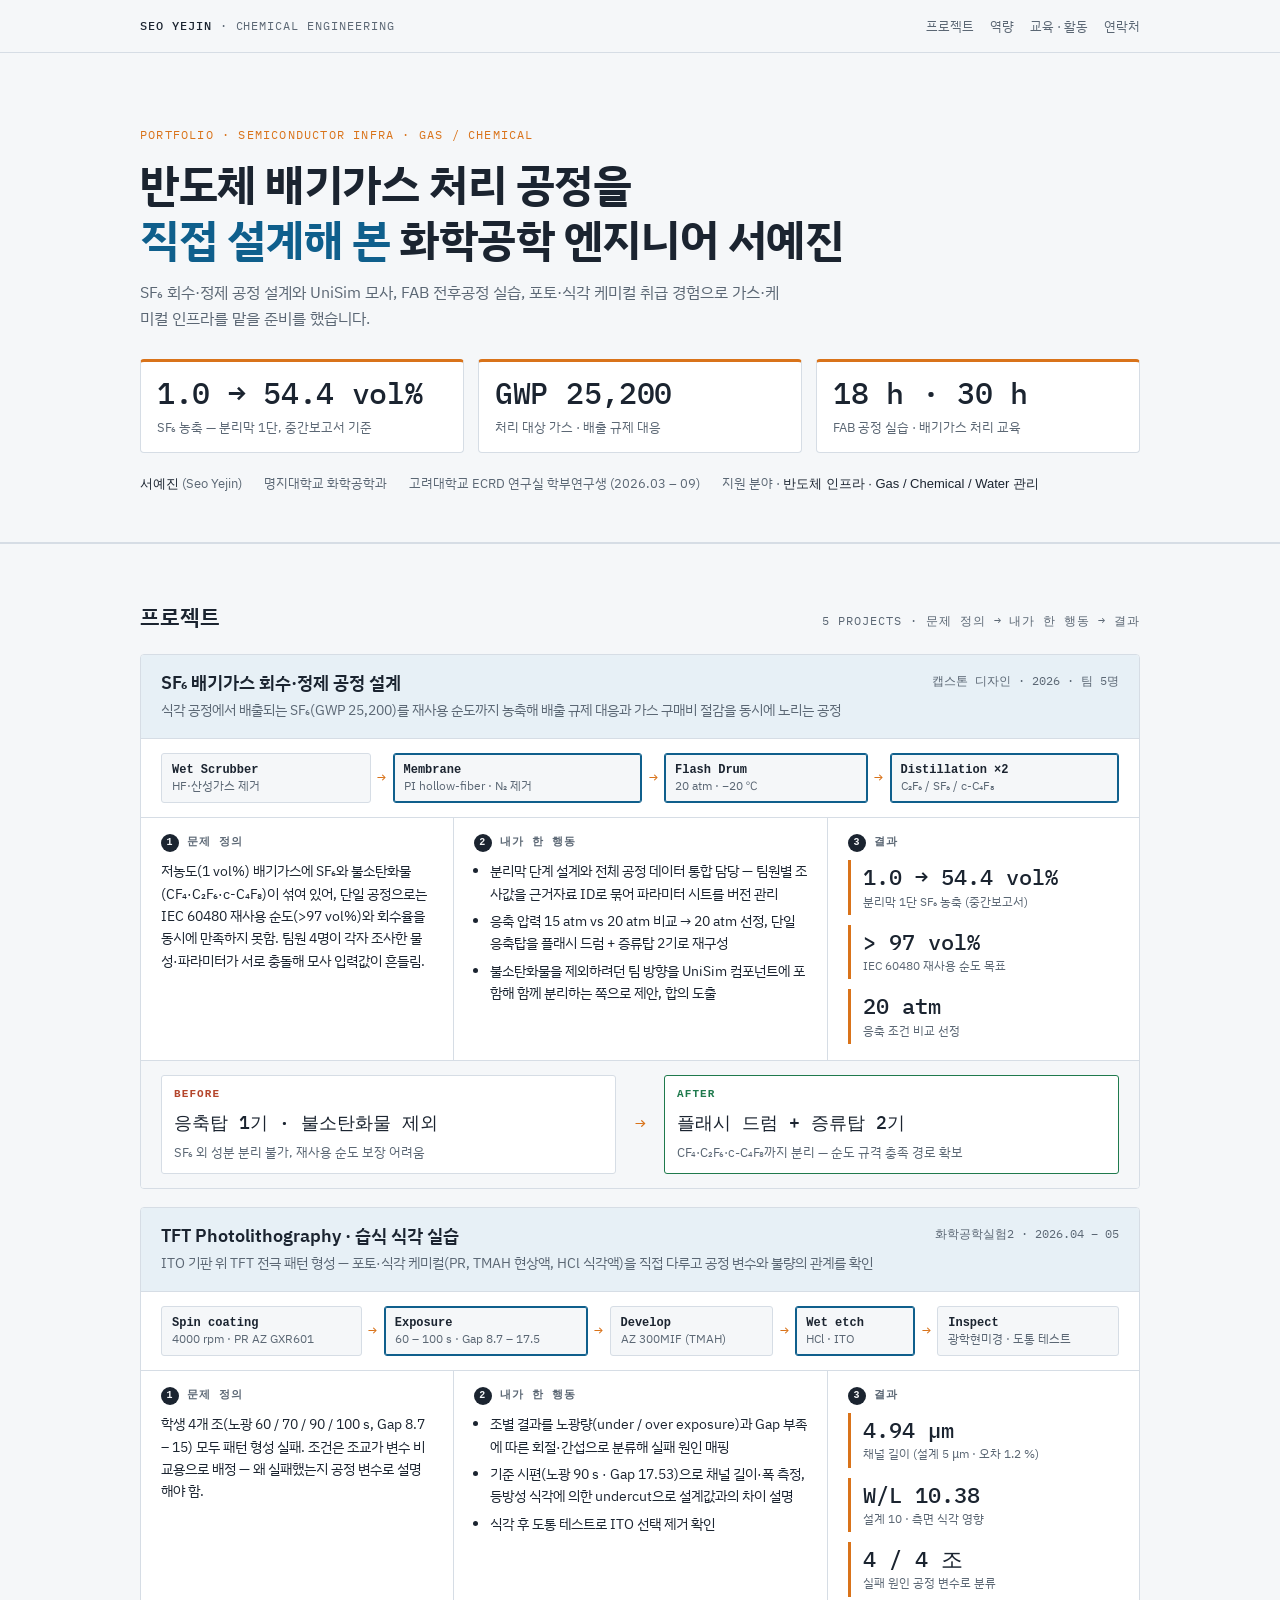
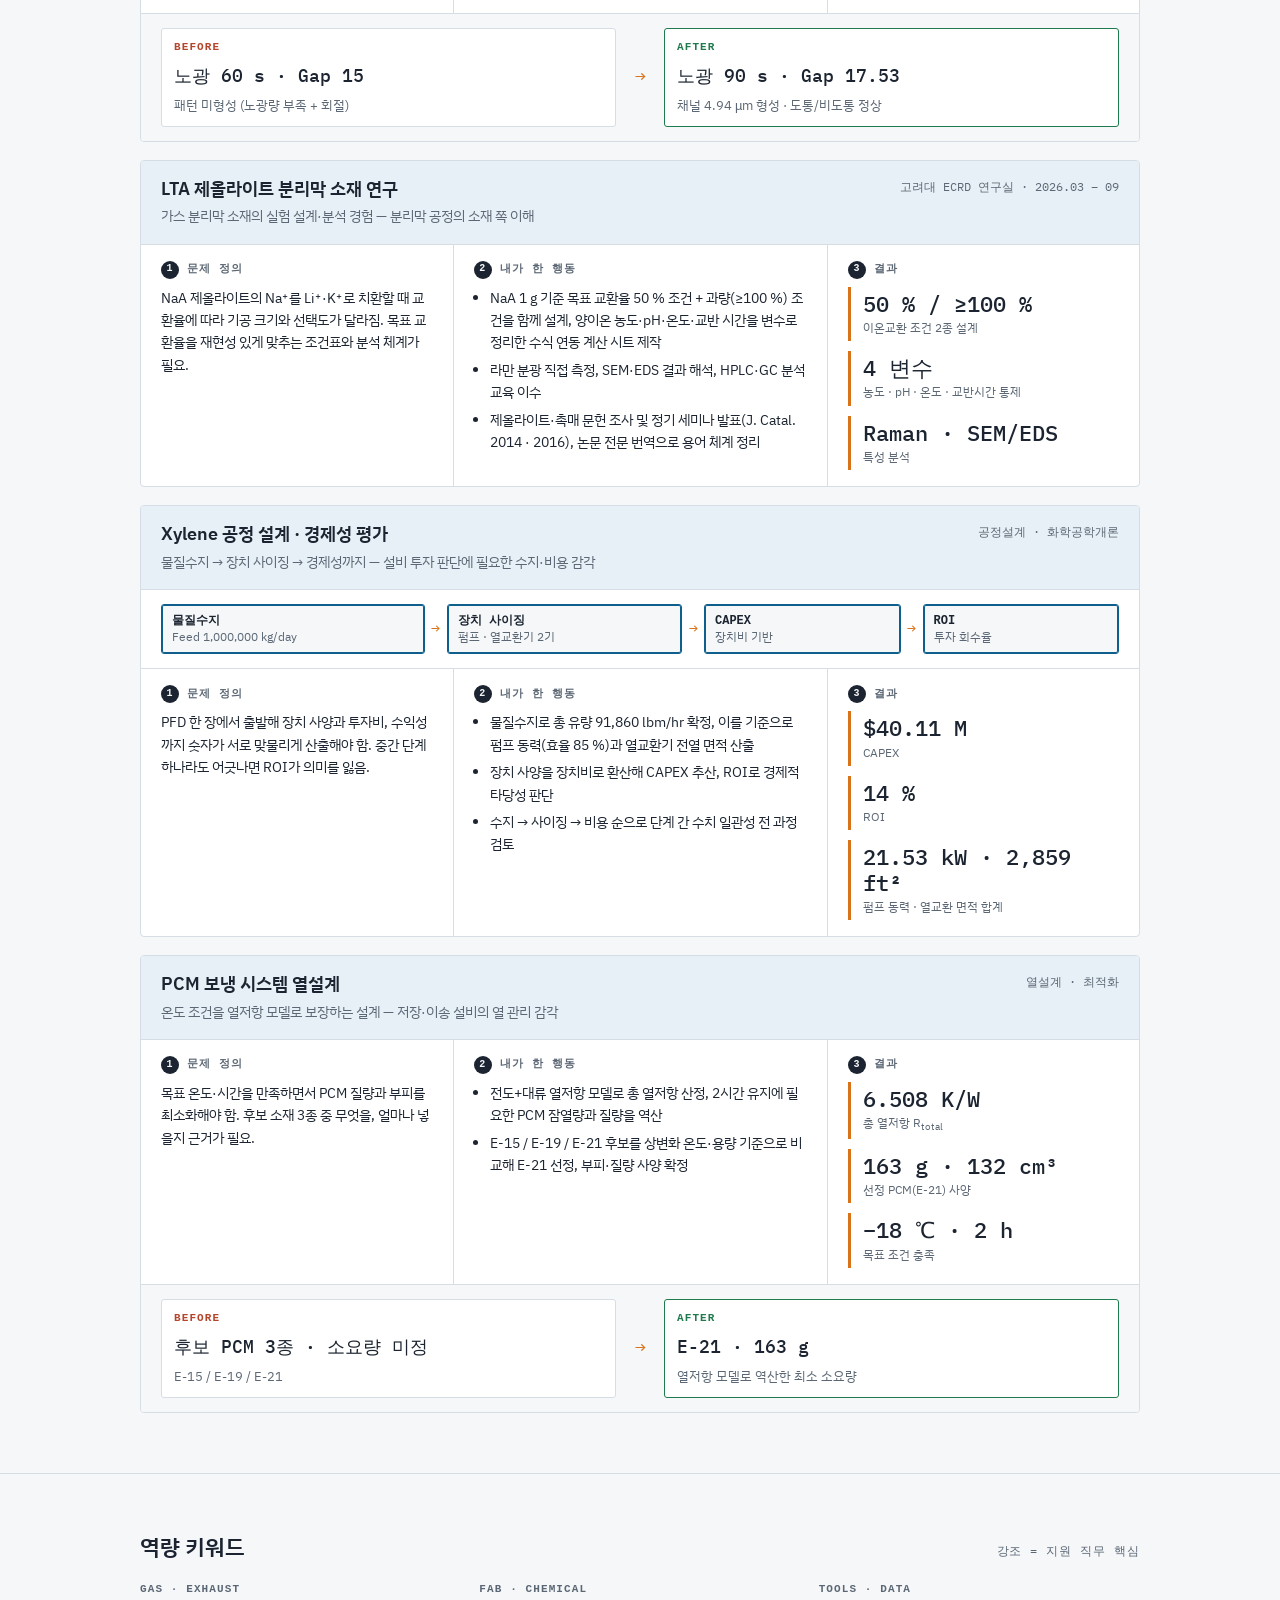
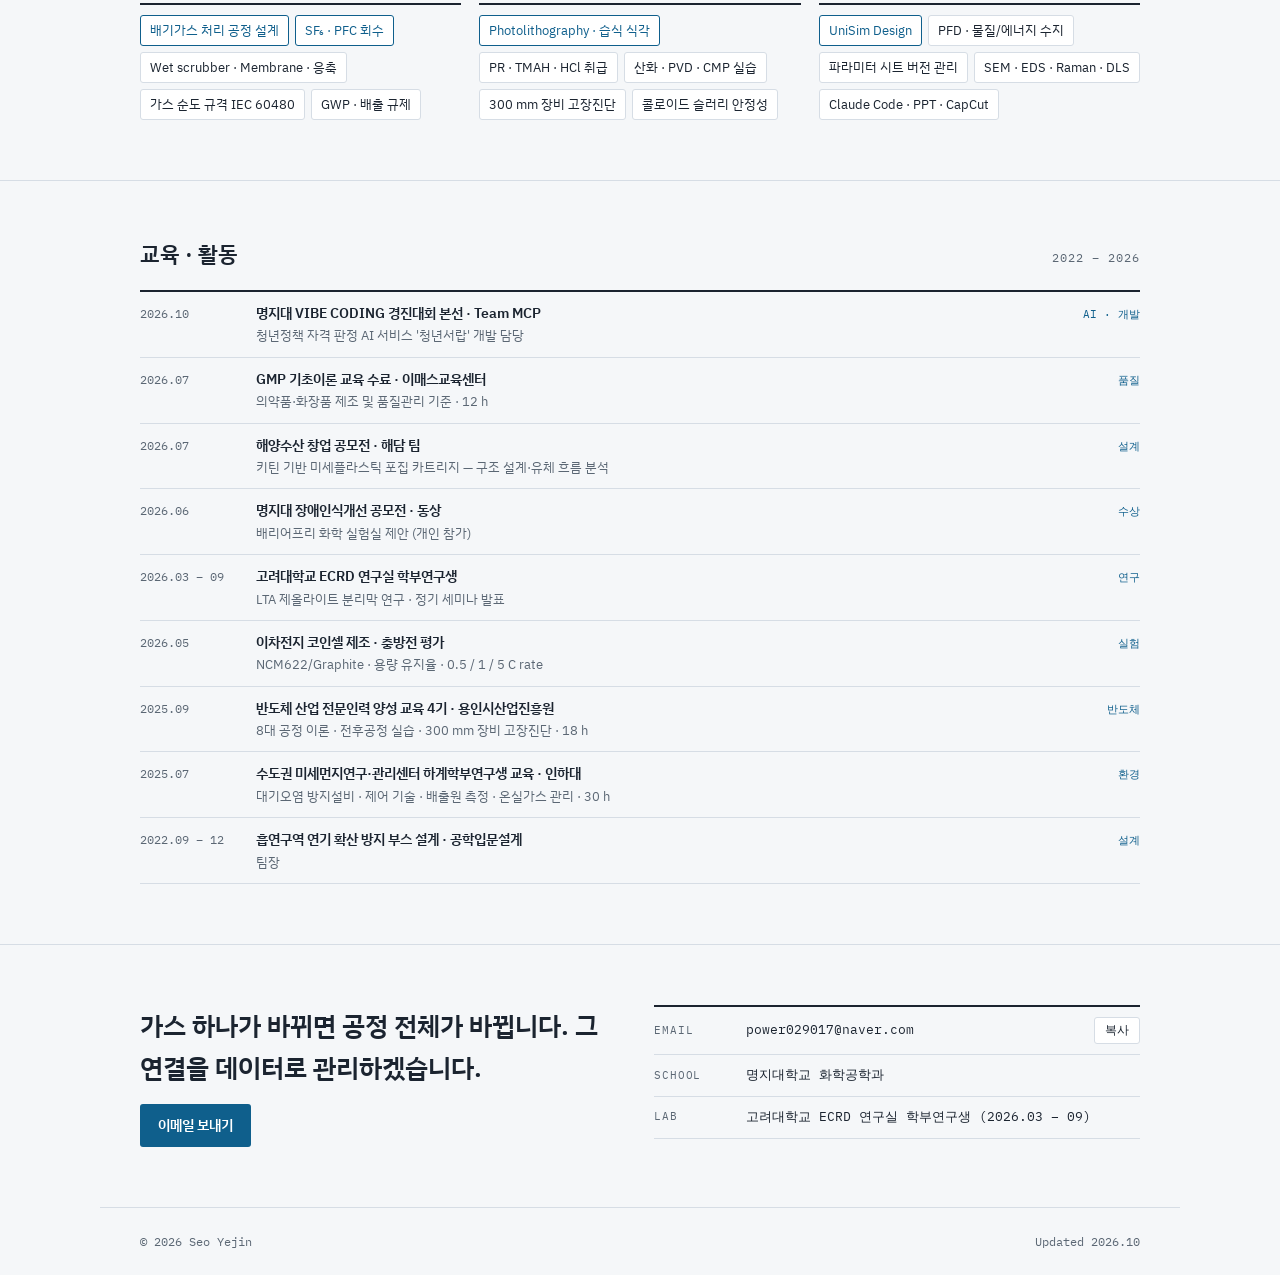
==== commit 4323e3ec: "Update print statement from 'Hello' to 'Goodbye'" ====
--- a/gas/index.html
+++ b/gas/index.html
@@ -6,202 +6,114 @@
 <title>서예진 포트폴리오</title>
 <meta name="robots" content="noindex, nofollow">
 <link rel="stylesheet" href="https://fonts.googleapis.com/css2?family=IBM+Plex+Sans+KR:wght@400;500;600;700&family=IBM+Plex+Mono:wght@400;500&display=swap">
-<style>
-/* Layout: 공정 데이터시트 — 좌측 스펙 라벨, 우측 값. 프로젝트는 "문제 → 역할 → 결과" 3행 시트로 통일 */
-:root{
-  --bg:#f5f7f9; --panel:#ffffff; --fg:#1b2430; --muted:#5b6774; --line:#d6dde5;
-  --accent:#0f5f8c; --accent-ink:#ffffff; --stream:#d9731a; --tint:#e7f0f6;
-  --font-body:"IBM Plex Sans KR","Noto Sans KR",-apple-system,"Apple SD Gothic Neo","Malgun Gothic",sans-serif;
-  --font-mono:"IBM Plex Mono",ui-monospace,SFMono-Regular,Menlo,monospace;
-}
-@media (prefers-color-scheme: dark){ :root:not([data-theme="light"]){
-  --bg:#11161c; --panel:#171e26; --fg:#e6ebf0; --muted:#95a3b1; --line:#2b3542;
-  --accent:#5fb0dd; --accent-ink:#0b1620; --stream:#f09a4a; --tint:#1b2a36; color-scheme:dark } }
-:root[data-theme="dark"]{
-  --bg:#11161c; --panel:#171e26; --fg:#e6ebf0; --muted:#95a3b1; --line:#2b3542;
-  --accent:#5fb0dd; --accent-ink:#0b1620; --stream:#f09a4a; --tint:#1b2a36; color-scheme:dark }
-
-*{box-sizing:border-box}
-body{margin:0;background:var(--bg);color:var(--fg);font-family:var(--font-body);font-size:16px;line-height:1.65;-webkit-font-smoothing:antialiased}
-a{color:var(--accent)}
-h1,h2,h3{margin:0;text-wrap:balance;line-height:1.25}
-p{margin:0}
-.wrap{max-width:1040px;margin:0 auto;padding-inline:clamp(16px,4vw,40px)}
-
-/* header */
-.top{position:sticky;top:env(safe-area-inset-top,0px);z-index:10;background:var(--bg);border-bottom:1px solid var(--line)}
-.top .wrap{display:flex;align-items:center;justify-content:space-between;gap:16px;height:56px}
-.brand{font-family:var(--font-mono);font-size:13px;letter-spacing:.08em;text-transform:uppercase;color:var(--muted)}
-.brand b{color:var(--fg);font-weight:500}
-nav{display:flex;gap:18px;font-size:14px}
-nav a{color:var(--muted);text-decoration:none}
-nav a:hover,nav a:focus-visible{color:var(--accent)}
-@media (max-width:560px){nav{display:none}}
-
-/* hero */
-.hero{padding-block:clamp(40px,8vw,88px) clamp(32px,6vw,64px);border-bottom:1px solid var(--line)}
-.hero .grid{display:grid;grid-template-columns:1.4fr 1fr;gap:40px;align-items:end}
-@media (max-width:760px){.hero .grid{grid-template-columns:1fr;gap:28px}}
-.eyebrow{font-family:var(--font-mono);font-size:12px;letter-spacing:.1em;text-transform:uppercase;color:var(--stream);margin-bottom:14px}
-.hero h1{font-size:clamp(30px,5vw,48px);font-weight:700;letter-spacing:-.01em}
-.hero h1 span{color:var(--accent)}
-.lede{margin-top:18px;font-size:17px;color:var(--muted);max-width:34em}
-.spec{border-top:2px solid var(--fg);font-size:14px}
-.spec div{display:grid;grid-template-columns:96px 1fr;gap:12px;padding:9px 0;border-bottom:1px solid var(--line)}
-.spec dt{font-family:var(--font-mono);font-size:12px;color:var(--muted);letter-spacing:.04em;padding-top:2px}
-.spec dd{margin:0;min-width:0}
-.chips{display:flex;flex-wrap:wrap;gap:8px;margin-top:22px}
-.chip{font-family:var(--font-mono);font-size:12px;padding:5px 10px;border:1px solid var(--line);border-radius:3px;background:var(--panel);color:var(--fg)}
-.chip.hot{border-color:var(--accent);color:var(--accent)}
-
-/* sections */
-section{padding-block:clamp(40px,6vw,72px)}
-section+section{border-top:1px solid var(--line)}
-.sec-head{display:flex;align-items:baseline;justify-content:space-between;gap:16px;margin-bottom:28px;flex-wrap:wrap}
-.sec-head h2{font-size:24px;font-weight:600}
-.sec-head .num{font-family:var(--font-mono);font-size:12px;color:var(--muted);letter-spacing:.08em}
-
-/* project sheet */
-.sheet{background:var(--panel);border:1px solid var(--line);border-radius:4px;overflow:hidden}
-.sheet+.sheet{margin-top:20px}
-.sheet-head{display:grid;grid-template-columns:1fr auto;gap:12px 24px;padding:18px 22px;border-bottom:1px solid var(--line);background:var(--tint)}
-.sheet-head h3{font-size:19px;font-weight:600}
-.sheet-head .tag{font-family:var(--font-mono);font-size:12px;color:var(--muted);text-align:right;white-space:nowrap}
-.sheet-head .sub{grid-column:1/-1;font-size:14px;color:var(--muted)}
-@media (max-width:560px){.sheet-head{grid-template-columns:1fr}.sheet-head .tag{text-align:left}}
-.rows{display:grid}
-.row{display:grid;grid-template-columns:120px 1fr;gap:16px;padding:14px 22px;border-bottom:1px solid var(--line);font-size:15px}
-.row:last-child{border-bottom:0}
-.row .k{font-family:var(--font-mono);font-size:12px;color:var(--muted);letter-spacing:.05em;padding-top:4px}
-.row .v{min-width:0}
-.row ul{margin:0;padding-left:18px}
-.row li+li{margin-top:4px}
-@media (max-width:560px){.row{grid-template-columns:1fr;gap:4px}}
-.metrics{display:flex;flex-wrap:wrap;gap:10px;margin-top:8px}
-.m{border:1px solid var(--line);border-left:3px solid var(--stream);padding:8px 12px;border-radius:3px;min-width:120px}
-.m b{display:block;font-family:var(--font-mono);font-size:18px;font-weight:500;font-variant-numeric:tabular-nums;color:var(--fg)}
-.m small{font-size:12px;color:var(--muted)}
-.flow{font-family:var(--font-mono);font-size:13px;color:var(--fg);background:var(--bg);border:1px solid var(--line);padding:10px 14px;border-radius:3px;overflow-x:auto;white-space:nowrap}
-.flow i{font-style:normal;color:var(--stream)}
-
-/* skills */
-.skills{display:grid;grid-template-columns:repeat(3,1fr);gap:20px}
-@media (max-width:760px){.skills{grid-template-columns:1fr}}
-.skill h3{font-size:14px;font-family:var(--font-mono);font-weight:500;letter-spacing:.06em;color:var(--muted);text-transform:uppercase;border-bottom:2px solid var(--fg);padding-bottom:8px;margin-bottom:12px}
-.skill ul{list-style:none;margin:0;padding:0;font-size:15px}
-.skill li{padding:6px 0;border-bottom:1px solid var(--line);display:flex;justify-content:space-between;gap:12px}
-.skill li span{color:var(--muted);font-size:13px;font-family:var(--font-mono);white-space:nowrap}
-
-/* timeline */
-.tl{list-style:none;margin:0;padding:0;border-top:2px solid var(--fg)}
-.tl li{display:grid;grid-template-columns:110px 1fr;gap:16px;padding:14px 0;border-bottom:1px solid var(--line);font-size:15px}
-.tl .d{font-family:var(--font-mono);font-size:13px;color:var(--muted);font-variant-numeric:tabular-nums}
-.tl .t b{font-weight:600}
-.tl .t p{color:var(--muted);font-size:14px;margin-top:2px}
-@media (max-width:560px){.tl li{grid-template-columns:1fr;gap:2px}}
-
-/* contact */
-.contact{display:grid;grid-template-columns:1fr 1fr;gap:28px;align-items:start}
-@media (max-width:760px){.contact{grid-template-columns:1fr}}
-.contact .big{font-size:clamp(22px,3.5vw,30px);font-weight:600;max-width:18em}
-.cl{list-style:none;margin:0;padding:0;border-top:2px solid var(--fg)}
-.cl li{display:grid;grid-template-columns:90px 1fr auto;gap:12px;align-items:center;padding:12px 0;border-bottom:1px solid var(--line);font-size:15px}
-.cl .k{font-family:var(--font-mono);font-size:12px;color:var(--muted);letter-spacing:.05em}
-.cl .v{font-family:var(--font-mono);font-size:14px;user-select:all;min-width:0;overflow-wrap:anywhere}
-.copy{font-family:var(--font-mono);font-size:12px;padding:5px 10px;border:1px solid var(--line);background:var(--panel);color:var(--fg);border-radius:3px;cursor:pointer}
-.copy:hover,.copy:focus-visible{border-color:var(--accent);color:var(--accent);outline:none}
-.btn{display:inline-block;margin-top:18px;padding:11px 18px;background:var(--accent);color:var(--accent-ink);text-decoration:none;border-radius:3px;font-weight:600;font-size:15px}
-footer{padding-block:28px;border-top:1px solid var(--line);font-family:var(--font-mono);font-size:12px;color:var(--muted);display:flex;justify-content:space-between;gap:12px;flex-wrap:wrap}
-:focus-visible{outline:2px solid var(--accent);outline-offset:2px}
-@media (prefers-reduced-motion:no-preference){html{scroll-behavior:smooth}}
-
-/* training */
-.edus{display:grid;grid-template-columns:repeat(3,1fr);gap:20px}
-@media (max-width:760px){.edus{grid-template-columns:1fr}}
-.edu{border-top:2px solid var(--fg);padding-top:12px;min-width:0}
-.edu-head{display:flex;justify-content:space-between;align-items:flex-start;gap:10px}
-.edu h3{font-size:16px;font-weight:600}
-.edu .meta{font-family:var(--font-mono);font-size:12px;color:var(--muted);margin:6px 0 10px}
-.edu ul{margin:0;padding-left:18px;font-size:14px}
-.edu li+li{margin-top:4px}
-
-</style>
+<link rel="stylesheet" href="../style.css">
 </head>
 <body>
 <header class="top">
   <div class="wrap">
     <div class="brand"><b>SEO YEJIN</b> · Chemical Engineering</div>
-    <nav><a href="#projects">프로젝트</a><a href="#skills">역량</a><a href="#training">교육</a><a href="#activity">활동</a><a href="#contact">연락처</a></nav>
+    <nav><a href="#projects">프로젝트</a><a href="#keywords">역량</a><a href="#timeline">교육 · 활동</a><a href="#contact">연락처</a></nav>
   </div>
 </header>
 
 <section class="hero">
-  <div class="wrap grid">
-    <div>
-      <p class="eyebrow">Portfolio · Semiconductor Infra · Gas / Chemical</p>
-      <h1>반도체 가스·케미컬을<br><span>공정 데이터로 관리하는</span> 화학공학 엔지니어 서예진</h1>
-      <p class="lede">고GWP 공정가스 SF₆ 회수 공정을 직접 설계·모사했습니다. 가스 공급부터 배기가스 처리까지, 인프라 설비를 물성·공정 조건·규격 데이터로 설명할 수 있는 엔지니어가 되겠습니다.</p>
-      <div class="chips"><span class="chip hot">SF₆ 배기가스 정화</span><span class="chip hot">UniSim Design</span><span class="chip">고GWP 가스 처리</span><span class="chip">FAB 8대 공정 실습</span><span class="chip">포토 · 식각 케미컬</span><span class="chip">가스 순도 규격 (IEC 60480)</span></div>
-    </div>
-    <dl class="spec">
-      <div><dt>NAME</dt><dd>서예진 (Seo Yejin)</dd></div>
-      <div><dt>MAJOR</dt><dd>명지대학교 화학공학과</dd></div>
-      <div><dt>RESEARCH</dt><dd>고려대학교 ECRD 연구실 (학부연구생, ~2026.09)</dd></div>
-      <div><dt>TARGET</dt><dd>반도체 인프라 · Gas / Chemical / Water 관리 직무</dd></div>
-    </dl>
+  <div class="wrap">
+    <p class="eyebrow">Portfolio · Semiconductor Infra · Gas / Chemical</p>
+    <h1>반도체 배기가스 처리 공정을<br><span>직접 설계해 본</span> 화학공학 엔지니어 서예진</h1>
+    <p class="lede">SF₆ 회수·정제 공정 설계와 UniSim 모사, FAB 전후공정 실습, 포토·식각 케미컬 취급 경험으로 가스·케미컬 인프라를 맡을 준비를 했습니다.</p>
+    <div class="kpis"><div class="kpi"><b>1.0 → 54.4 vol%</b><small>SF₆ 농축 — 분리막 1단, 중간보고서 기준</small></div><div class="kpi"><b>GWP 25,200</b><small>처리 대상 가스 · 배출 규제 대응</small></div><div class="kpi"><b>18 h · 30 h</b><small>FAB 공정 실습 · 배기가스 처리 교육</small></div></div>
+    <div class="idrow"><span><b>서예진</b> (Seo Yejin)</span><span>명지대학교 화학공학과</span><span>고려대학교 ECRD 연구실 학부연구생 (2026.03 – 09)</span><span>지원 분야 · <b>반도체 인프라 · Gas / Chemical / Water 관리</b></span></div>
   </div>
 </section>
 
 <section id="projects">
   <div class="wrap">
-    <div class="sec-head"><h2>프로젝트</h2><span class="num">4 PROJECTS · 문제 → 역할 → 결과</span></div>
-    <article class="sheet">
-  <div class="sheet-head"><h3>SF₆ 배기가스 정화 공정 설계</h3><span class="tag">캡스톤 디자인 · 2026</span><p class="sub">반도체 공정 배기가스 중 고GWP 가스 SF₆를 회수·농축하는 3단 하이브리드 공정 설계 및 UniSim 모사</p></div>
-  <div class="rows"><div class="row"><span class="k">PROCESS</span><div class="v"><div class="flow">Wet Scrubber <i>→</i> Membrane (PI hollow-fiber, N₂ selective) <i>→</i> Flash Drum (20 atm, −20 ℃) <i>→</i> Distillation ×2</div></div></div><div class="row"><span class="k">PROBLEM</span><div class="v">반도체 식각·세정 공정의 배기가스에 포함된 SF₆는 IPCC AR6 기준 GWP 25,200의 고온실가스로, 대기 배출 전 회수·처리가 필수. 저농도 배기가스에서 SF₆와 불소탄화물(CF₄, C₂F₆, c-C₄F₈)을 함께 분리·농축해야 하며, 단일 공정으로는 재사용 순도와 회수율을 동시에 만족하기 어려움.</div></div><div class="row"><span class="k">MY ROLE</span><div class="v"><ul><li>팀원들의 조사 자료(물성, UniSim 파라미터, 환류비, 선행연구 한계)를 취합해 충돌·오류 교차 검토</li><li>응축 조건 15 atm vs 20 atm 비교 후 20 atm 선정, 불소탄화물을 컴포넌트에 포함해 증류탑에서 함께 분리하도록 설계 변경 주도</li><li>공정 파라미터 시트를 버전 관리(근거 자료 ID 체계)하고 중간보고서 기술 섹션 작성·편집</li></ul></div></div><div class="row"><span class="k">RESULT</span><div class="v"><div class="metrics"><div class="m"><b>1.0 → 54.4 vol%</b><small>분리막 1단 SF₆ 농축 (중간보고서 기준)</small></div><div class="m"><b>&gt; 99 %</b><small>습식 스크러버 전처리 제거율 목표</small></div><div class="m"><b>&gt; 97 vol%</b><small>IEC 60480 재사용 순도 규격 적용</small></div></div></div></div></div>
-</article><article class="sheet">
-  <div class="sheet-head"><h3>LTA 제올라이트 분리막 연구</h3><span class="tag">고려대 ECRD 연구실 · 학부연구생 · ~2026.09</span><p class="sub">이온교환으로 기공 크기를 조절해 암모니아를 선택적으로 분리하는 제올라이트 분리막 제조 — 가스 분리막 소재의 실험 설계와 특성 분석 경험</p></div>
-  <div class="rows"><div class="row"><span class="k">PURPOSE</span><div class="v">NaA 제올라이트의 Na⁺를 Li⁺·K⁺로 치환해 기공 크기를 조절하고, 암모니아 선택 투과 분리막으로 암모니아 합성 효율을 높이는 것</div></div><div class="row"><span class="k">MY ROLE</span><div class="v"><ul><li>NaA 1 g 기준 50 % 이온교환 실험(Li, K) 설계 및 수식 연동 계산 시트 제작</li><li>공정 변수(양이온 농도, pH, 온도, 교반 시간) 설정, SEM·EDS 특성 분석</li><li>HPLC·GC 교육 이수, 촉매 논문(J. Catal. 2014, 2016) 세미나 발표 및 전문 번역</li></ul></div></div><div class="row"><span class="k">KEYWORDS</span><div class="v"><div class="chips" style="margin-top:0"><span class="chip">Ion exchange</span><span class="chip">SEM / EDS</span><span class="chip">HPLC / GC</span><span class="chip">Membrane separation</span></div></div></div></div>
-</article><article class="sheet">
-  <div class="sheet-head"><h3>Xylene 공정 설계 및 경제성 평가</h3><span class="tag">공정설계 · 2026</span><p class="sub">물질수지 → 장치 설계 → 경제성 평가까지 전 과정을 수행한 자일렌 공정 설계</p></div>
-  <div class="rows"><div class="row"><span class="k">SCOPE</span><div class="v">Feed 1,000,000 kg/day 기준 PFD 작성, 펌프·열교환기 사이징, CAPEX 산정 및 ROI 분석</div></div><div class="row"><span class="k">MY ROLE</span><div class="v"><ul><li>물질수지로 총 유량(91,860 lbm/hr) 확정 후 펌프 동력(효율 85%) 및 열교환기 전열 면적 계산</li><li>장치비 기반 CAPEX 추산과 투자 회수율 산정으로 공정의 경제적 타당성 검토</li></ul></div></div><div class="row"><span class="k">RESULT</span><div class="v"><div class="metrics"><div class="m"><b>21.53 kW</b><small>펌프 동력</small></div><div class="m"><b>473.5 / 2,385 ft²</b><small>HX-1 / HX-2 전열 면적</small></div><div class="m"><b>$40.11 M</b><small>CAPEX</small></div><div class="m"><b>14 %</b><small>ROI</small></div></div></div></div></div>
-</article><article class="sheet">
-  <div class="sheet-head"><h3>PCM 기반 보냉 시스템 열설계</h3><span class="tag">열설계 · 최적화</span><p class="sub">상변화물질(PCM)을 이용해 −18 ℃를 2시간 유지하는 보냉 시스템의 열저항 모델링 및 소재 선정</p></div>
-  <div class="rows"><div class="row"><span class="k">MY ROLE</span><div class="v"><ul><li>전도+대류 열저항 모델을 세워 총 열저항 산정, 목표 유지 시간에 필요한 PCM 양 역산</li><li>E-15 / E-19 / E-21 후보 PCM을 비교해 E-21 선정</li></ul></div></div><div class="row"><span class="k">RESULT</span><div class="v"><div class="metrics"><div class="m"><b>6.508 K/W</b><small>총 열저항 R<sub>total</sub></small></div><div class="m"><b>E-21</b><small>선정 PCM · 132 cm³ / 163 g</small></div><div class="m"><b>−18 ℃ · 2 h</b><small>목표 조건 달성</small></div></div></div></div></div>
+    <div class="sec-head"><h2>프로젝트</h2><span class="num">5 PROJECTS · 문제 정의 → 내가 한 행동 → 결과</span></div>
+    <article class="proj">
+  <div class="proj-head"><h3>SF₆ 배기가스 회수·정제 공정 설계</h3><span class="tag">캡스톤 디자인 · 2026 · 팀 5명</span><p class="biz">식각 공정에서 배출되는 SF₆(GWP 25,200)를 재사용 순도까지 농축해 배출 규제 대응과 가스 구매비 절감을 동시에 노리는 공정</p></div>
+  <div class="flow"><div class="st"><b>Wet Scrubber</b><span>HF·산성가스 제거</span></div><div class="ar">→</div><div class="st hi"><b>Membrane</b><span>PI hollow-fiber · N₂ 제거</span></div><div class="ar">→</div><div class="st hi"><b>Flash Drum</b><span>20 atm · −20 ℃</span></div><div class="ar">→</div><div class="st hi"><b>Distillation ×2</b><span>C₂F₆ / SF₆ / c-C₄F₈</span></div></div>
+  <div class="cols">
+    <div class="col"><h4><i>1</i>문제 정의</h4><p>저농도(1 vol%) 배기가스에 SF₆와 불소탄화물(CF₄·C₂F₆·c-C₄F₈)이 섞여 있어, 단일 공정으로는 IEC 60480 재사용 순도(>97 vol%)와 회수율을 동시에 만족하지 못함. 팀원 4명이 각자 조사한 물성·파라미터가 서로 충돌해 모사 입력값이 흔들림.</p></div>
+    <div class="col"><h4><i>2</i>내가 한 행동</h4><ul><li>분리막 단계 설계와 전체 공정 데이터 통합 담당 — 팀원별 조사값을 근거자료 ID로 묶어 파라미터 시트를 버전 관리</li><li>응축 압력 15 atm vs 20 atm 비교 → 20 atm 선정, 단일 응축탑을 플래시 드럼 + 증류탑 2기로 재구성</li><li>불소탄화물을 제외하려던 팀 방향을 UniSim 컴포넌트에 포함해 함께 분리하는 쪽으로 제안, 합의 도출</li></ul></div>
+    <div class="col"><h4><i>3</i>결과</h4><div class="big"><div><b>1.0 → 54.4 vol%</b><small>분리막 1단 SF₆ 농축 (중간보고서)</small></div><div><b>> 97 vol%</b><small>IEC 60480 재사용 순도 목표</small></div><div><b>20 atm</b><small>응축 조건 비교 선정</small></div></div></div>
+  </div>
+  <div class="ba">
+  <div class="bx before"><h5>Before</h5><b>응축탑 1기 · 불소탄화물 제외</b><p>SF₆ 외 성분 분리 불가, 재사용 순도 보장 어려움</p></div>
+  <div class="mid">→</div>
+  <div class="bx after"><h5>After</h5><b>플래시 드럼 + 증류탑 2기</b><p>CF₄·C₂F₆·c-C₄F₈까지 분리 — 순도 규격 충족 경로 확보</p></div>
+</div>
+</article><article class="proj">
+  <div class="proj-head"><h3>TFT Photolithography · 습식 식각 실습</h3><span class="tag">화학공학실험2 · 2026.04 – 05</span><p class="biz">ITO 기판 위 TFT 전극 패턴 형성 — 포토·식각 케미컬(PR, TMAH 현상액, HCl 식각액)을 직접 다루고 공정 변수와 불량의 관계를 확인</p></div>
+  <div class="flow"><div class="st"><b>Spin coating</b><span>4000 rpm · PR AZ GXR601</span></div><div class="ar">→</div><div class="st hi"><b>Exposure</b><span>60 – 100 s · Gap 8.7 – 17.5</span></div><div class="ar">→</div><div class="st"><b>Develop</b><span>AZ 300MIF (TMAH)</span></div><div class="ar">→</div><div class="st hi"><b>Wet etch</b><span>HCl · ITO</span></div><div class="ar">→</div><div class="st"><b>Inspect</b><span>광학현미경 · 도통 테스트</span></div></div>
+  <div class="cols">
+    <div class="col"><h4><i>1</i>문제 정의</h4><p>학생 4개 조(노광 60 / 70 / 90 / 100 s, Gap 8.7 – 15) 모두 패턴 형성 실패. 조건은 조교가 변수 비교용으로 배정 — 왜 실패했는지 공정 변수로 설명해야 함.</p></div>
+    <div class="col"><h4><i>2</i>내가 한 행동</h4><ul><li>조별 결과를 노광량(under / over exposure)과 Gap 부족에 따른 회절·간섭으로 분류해 실패 원인 매핑</li><li>기준 시편(노광 90 s · Gap 17.53)으로 채널 길이·폭 측정, 등방성 식각에 의한 undercut으로 설계값과의 차이 설명</li><li>식각 후 도통 테스트로 ITO 선택 제거 확인</li></ul></div>
+    <div class="col"><h4><i>3</i>결과</h4><div class="big"><div><b>4.94 µm</b><small>채널 길이 (설계 5 µm · 오차 1.2 %)</small></div><div><b>W/L 10.38</b><small>설계 10 · 측면 식각 영향</small></div><div><b>4 / 4 조</b><small>실패 원인 공정 변수로 분류</small></div></div></div>
+  </div>
+  <div class="ba">
+  <div class="bx before"><h5>Before</h5><b>노광 60 s · Gap 15</b><p>패턴 미형성 (노광량 부족 + 회절)</p></div>
+  <div class="mid">→</div>
+  <div class="bx after"><h5>After</h5><b>노광 90 s · Gap 17.53</b><p>채널 4.94 µm 형성 · 도통/비도통 정상</p></div>
+</div>
+</article><article class="proj">
+  <div class="proj-head"><h3>LTA 제올라이트 분리막 소재 연구</h3><span class="tag">고려대 ECRD 연구실 · 2026.03 – 09</span><p class="biz">가스 분리막 소재의 실험 설계·분석 경험 — 분리막 공정의 소재 쪽 이해</p></div>
+  
+  <div class="cols">
+    <div class="col"><h4><i>1</i>문제 정의</h4><p>NaA 제올라이트의 Na⁺를 Li⁺·K⁺로 치환할 때 교환율에 따라 기공 크기와 선택도가 달라짐. 목표 교환율을 재현성 있게 맞추는 조건표와 분석 체계가 필요.</p></div>
+    <div class="col"><h4><i>2</i>내가 한 행동</h4><ul><li>NaA 1 g 기준 목표 교환율 50 % 조건 + 과량(≥100 %) 조건을 함께 설계, 양이온 농도·pH·온도·교반 시간을 변수로 정리한 수식 연동 계산 시트 제작</li><li>라만 분광 직접 측정, SEM·EDS 결과 해석, HPLC·GC 분석 교육 이수</li><li>제올라이트·촉매 문헌 조사 및 정기 세미나 발표(J. Catal. 2014 · 2016), 논문 전문 번역으로 용어 체계 정리</li></ul></div>
+    <div class="col"><h4><i>3</i>결과</h4><div class="big"><div><b>50 % / ≥100 %</b><small>이온교환 조건 2종 설계</small></div><div><b>4 변수</b><small>농도 · pH · 온도 · 교반시간 통제</small></div><div><b>Raman · SEM/EDS</b><small>특성 분석</small></div></div></div>
+  </div>
+  
+</article><article class="proj">
+  <div class="proj-head"><h3>Xylene 공정 설계 · 경제성 평가</h3><span class="tag">공정설계 · 화학공학개론</span><p class="biz">물질수지 → 장치 사이징 → 경제성까지 — 설비 투자 판단에 필요한 수지·비용 감각</p></div>
+  <div class="flow"><div class="st hi"><b>물질수지</b><span>Feed 1,000,000 kg/day</span></div><div class="ar">→</div><div class="st hi"><b>장치 사이징</b><span>펌프 · 열교환기 2기</span></div><div class="ar">→</div><div class="st hi"><b>CAPEX</b><span>장치비 기반</span></div><div class="ar">→</div><div class="st hi"><b>ROI</b><span>투자 회수율</span></div></div>
+  <div class="cols">
+    <div class="col"><h4><i>1</i>문제 정의</h4><p>PFD 한 장에서 출발해 장치 사양과 투자비, 수익성까지 숫자가 서로 맞물리게 산출해야 함. 중간 단계 하나라도 어긋나면 ROI가 의미를 잃음.</p></div>
+    <div class="col"><h4><i>2</i>내가 한 행동</h4><ul><li>물질수지로 총 유량 91,860 lbm/hr 확정, 이를 기준으로 펌프 동력(효율 85 %)과 열교환기 전열 면적 산출</li><li>장치 사양을 장치비로 환산해 CAPEX 추산, ROI로 경제적 타당성 판단</li><li>수지 → 사이징 → 비용 순으로 단계 간 수치 일관성 전 과정 검토</li></ul></div>
+    <div class="col"><h4><i>3</i>결과</h4><div class="big"><div><b>$40.11 M</b><small>CAPEX</small></div><div><b>14 %</b><small>ROI</small></div><div><b>21.53 kW · 2,859 ft²</b><small>펌프 동력 · 열교환 면적 합계</small></div></div></div>
+  </div>
+  
+</article><article class="proj">
+  <div class="proj-head"><h3>PCM 보냉 시스템 열설계</h3><span class="tag">열설계 · 최적화</span><p class="biz">온도 조건을 열저항 모델로 보장하는 설계 — 저장·이송 설비의 열 관리 감각</p></div>
+  
+  <div class="cols">
+    <div class="col"><h4><i>1</i>문제 정의</h4><p>목표 온도·시간을 만족하면서 PCM 질량과 부피를 최소화해야 함. 후보 소재 3종 중 무엇을, 얼마나 넣을지 근거가 필요.</p></div>
+    <div class="col"><h4><i>2</i>내가 한 행동</h4><ul><li>전도+대류 열저항 모델로 총 열저항 산정, 2시간 유지에 필요한 PCM 잠열량과 질량을 역산</li><li>E-15 / E-19 / E-21 후보를 상변화 온도·용량 기준으로 비교해 E-21 선정, 부피·질량 사양 확정</li></ul></div>
+    <div class="col"><h4><i>3</i>결과</h4><div class="big"><div><b>6.508 K/W</b><small>총 열저항 R<sub>total</sub></small></div><div><b>163 g · 132 cm³</b><small>선정 PCM(E-21) 사양</small></div><div><b>−18 ℃ · 2 h</b><small>목표 조건 충족</small></div></div></div>
+  </div>
+  <div class="ba">
+  <div class="bx before"><h5>Before</h5><b>후보 PCM 3종 · 소요량 미정</b><p>E-15 / E-19 / E-21</p></div>
+  <div class="mid">→</div>
+  <div class="bx after"><h5>After</h5><b>E-21 · 163 g</b><p>열저항 모델로 역산한 최소 소요량</p></div>
+</div>
 </article>
   </div>
 </section>
 
-<section id="skills">
+<section id="keywords">
   <div class="wrap">
-    <div class="sec-head"><h2>역량</h2><span class="num">TOOLS · ANALYSIS · DATA</span></div>
-    <div class="skills"><div class="skill"><h3>Gas &amp; Process</h3><ul><li>UniSim Design <span>공정 모사</span></li><li>배기가스 처리 공정 설계 <span>Scrubber · Membrane · 응축</span></li><li>가스 순도·회수율 설계 기준 <span>IEC 60480 · GWP</span></li><li>PFD · 물질/에너지 수지 <span>설계</span></li></ul></div><div class="skill"><h3>Lab &amp; Analysis</h3><ul><li>Photolithography · 습식 식각 <span>TFT 공정 실습</span></li><li>산화 · PVD · CMP 전후공정 <span>실습 교육</span></li><li>SEM · EDS <span>특성 분석</span></li><li>HPLC · GC <span>교육 이수</span></li></ul></div><div class="skill"><h3>Data &amp; Tools</h3><ul><li>Excel 수식 모델링 · 버전 관리 <span>파라미터 시트</span></li><li>Claude Code 바이브 코딩 <span>경진대회</span></li><li>AI 영상 생성 프롬프트 설계 <span>공모전</span></li><li>발표자료 · 영상 제작 <span>PPT · CapCut</span></li></ul></div></div>
+    <div class="sec-head"><h2>역량 키워드</h2><span class="num">강조 = 지원 직무 핵심</span></div>
+    <div class="kw"><div><h3>Gas · Exhaust</h3><div class="chips"><span class="chip hot">배기가스 처리 공정 설계</span><span class="chip hot">SF₆ · PFC 회수</span><span class="chip">Wet scrubber · Membrane · 응축</span><span class="chip">가스 순도 규격 IEC 60480</span><span class="chip">GWP · 배출 규제</span></div></div><div><h3>FAB · Chemical</h3><div class="chips"><span class="chip hot">Photolithography · 습식 식각</span><span class="chip">PR · TMAH · HCl 취급</span><span class="chip">산화 · PVD · CMP 실습</span><span class="chip">300 mm 장비 고장진단</span><span class="chip">콜로이드 슬러리 안정성</span></div></div><div><h3>Tools · Data</h3><div class="chips"><span class="chip hot">UniSim Design</span><span class="chip">PFD · 물질/에너지 수지</span><span class="chip">파라미터 시트 버전 관리</span><span class="chip">SEM · EDS · Raman · DLS</span><span class="chip">Claude Code · PPT · CapCut</span></div></div></div>
   </div>
 </section>
 
-<section id="training">
+<section id="timeline">
   <div class="wrap">
-    <div class="sec-head"><h2>교육 · 실습</h2><span class="num">FAB 공정 · 배기가스 처리 · 케미컬 취급</span></div>
-    <div class="edus"><div class="edu"><div class="edu-head"><h3>반도체 산업 전문인력 양성 교육 4기</h3><span class="chip hot">FAB 공정 실습</span></div><p class="meta">용인시산업진흥원 · 2025.09 · 18 h</p><ul><li>반도체 산업 트렌드 · 8대 공정 이론</li><li>전공정·후공정 실습 — 웨이퍼 제조, 산화, 포토, 식각, PVD, CMP, EDS</li><li>300 mm 장비 구조 및 고장진단 현장학습</li></ul></div><div class="edu"><div class="edu-head"><h3>수도권 미세먼지연구·관리센터 하계학부연구생 교육</h3><span class="chip hot">배기가스 처리 이론</span></div><p class="meta">인하대학교 SPPRMC · 2025.07 · 30 h</p><ul><li>대기오염 방지설비 개론 · 대기오염물질 제어 기술</li><li>대기배출원 측정·분석 · 측정장비 원리</li><li>온실가스 관리 · 국립환경과학원 환경위성센터 등 3곳 견학</li></ul></div><div class="edu"><div class="edu-head"><h3>TFT 전극 패턴 공정 실습</h3><span class="chip hot">포토 · 식각 케미컬</span></div><p class="meta">화학공학실험2 · 2026.04 – 05</p><ul><li>Photolithography: spin coating 4000 rpm, PR AZ GXR601, TMAH(AZ 300MIF) 현상</li><li>ITO 전극 HCl 습식 식각, 광학현미경 패턴 관찰</li><li>노광 시간·Gap 변수에 따른 패턴 불량을 under/over exposure·회절로 분류, 기준 시편 채널 길이 4.94 µm (설계 5 µm, 오차 1.2 %) 측정</li></ul></div></div>
-  </div>
-</section>
-
-<section id="activity">
-  <div class="wrap">
-    <div class="sec-head"><h2>활동</h2><span class="num">2022 – 2026</span></div>
-    <ul class="tl"><li><span class="d">2026.10</span><div class="t"><b>명지대 VIBE CODING 경진대회 본선 · Team MCP</b><p>청년 지원정책 자격 판정·중복수혜 조합 AI 서비스 '청년서랍' 개발 담당</p></div></li><li><span class="d">2026.09 –</span><div class="t"><b>SF₆ 배기가스 정화 캡스톤 · UniSim 모사 단계</b><p>팀 조사 자료 취합 및 공정 파라미터 교차 검토 담당</p></div></li><li><span class="d">2026.07</span><div class="t"><b>해양수산 창업 공모전 · 해담 팀</b><p>새우 껍질 유래 키틴 기반 미세플라스틱 포집 카트리지 아이디어, 사업계획서·발표자료 제작</p></div></li><li><span class="d">2026.05</span><div class="t"><b>명지대 장애인식개선 공모전 · 동상</b><p>배리어프리 실험실 제안 (높이 조절 실험대, IoT 다감각 안전망, AI 비전 보조)</p></div></li><li><span class="d">– 2026.09</span><div class="t"><b>고려대학교 ECRD 연구실 학부연구생</b><p>LTA 제올라이트 분리막 연구, 논문 세미나 발표</p></div></li><li><span class="d">2026.07</span><div class="t"><b>GMP 기초이론 교육 수료 · 이매스교육센터</b><p>의약품·화장품 제조 및 품질관리 기준 12시간 과정</p></div></li><li><span class="d">2026.04 – 05</span><div class="t"><b>TFT 전극 패턴 공정 실습 · 화학공학실험2</b><p>Photolithography · ITO 습식 식각, 공정 변수별 패턴 불량 원인 분석</p></div></li><li><span class="d">2025.09</span><div class="t"><b>반도체 산업 전문인력 양성 교육 4기 · 용인시산업진흥원</b><p>8대 공정 이론, 전후공정 실습, 300 mm 장비 고장진단 현장학습</p></div></li><li><span class="d">2025.09 – 12</span><div class="t"><b>화학공학실험1 · 소재 합성·분석·흡착 실험 8건</b><p>금 나노입자·폴리아닐린 합성, HPLC 정량, Langmuir·Freundlich 등온선, 반응속도론</p></div></li><li><span class="d">2025.07</span><div class="t"><b>수도권 미세먼지연구·관리센터 하계학부연구생 교육 · 인하대</b><p>대기오염 방지설비·제어 기술, 배출원 측정·분석, 온실가스 관리</p></div></li><li><span class="d">2022.09 – 12</span><div class="t"><b>교내 흡연구역 연기 확산 방지 부스 설계 · 공학입문설계 (팀장)</b><p>흡연구역 환경 개선 및 담배 연기 확산 방지 부스 설계 프로젝트 팀 리드</p></div></li></ul>
+    <div class="sec-head"><h2>교육 · 활동</h2><span class="num">2022 – 2026</span></div>
+    <ul class="tl"><li><span class="d">2026.10</span><div class="t"><b>명지대 VIBE CODING 경진대회 본선 · Team MCP</b><br><span>청년정책 자격 판정 AI 서비스 '청년서랍' 개발 담당</span></div><span class="c">AI · 개발</span></li><li><span class="d">2026.07</span><div class="t"><b>GMP 기초이론 교육 수료 · 이매스교육센터</b><br><span>의약품·화장품 제조 및 품질관리 기준 · 12 h</span></div><span class="c">품질</span></li><li><span class="d">2026.07</span><div class="t"><b>해양수산 창업 공모전 · 해담 팀</b><br><span>키틴 기반 미세플라스틱 포집 카트리지 — 구조 설계·유체 흐름 분석</span></div><span class="c">설계</span></li><li><span class="d">2026.06</span><div class="t"><b>명지대 장애인식개선 공모전 · 동상</b><br><span>배리어프리 화학 실험실 제안 (개인 참가)</span></div><span class="c">수상</span></li><li><span class="d">2026.03 – 09</span><div class="t"><b>고려대학교 ECRD 연구실 학부연구생</b><br><span>LTA 제올라이트 분리막 연구 · 정기 세미나 발표</span></div><span class="c">연구</span></li><li><span class="d">2026.05</span><div class="t"><b>이차전지 코인셀 제조 · 충방전 평가</b><br><span>NCM622/Graphite · 용량 유지율 · 0.5 / 1 / 5 C rate</span></div><span class="c">실험</span></li><li><span class="d">2025.09</span><div class="t"><b>반도체 산업 전문인력 양성 교육 4기 · 용인시산업진흥원</b><br><span>8대 공정 이론 · 전후공정 실습 · 300 mm 장비 고장진단 · 18 h</span></div><span class="c">반도체</span></li><li><span class="d">2025.07</span><div class="t"><b>수도권 미세먼지연구·관리센터 하계학부연구생 교육 · 인하대</b><br><span>대기오염 방지설비 · 제어 기술 · 배출원 측정 · 온실가스 관리 · 30 h</span></div><span class="c">환경</span></li><li><span class="d">2022.09 – 12</span><div class="t"><b>흡연구역 연기 확산 방지 부스 설계 · 공학입문설계</b><br><span>팀장</span></div><span class="c">설계</span></li></ul>
   </div>
 </section>
 
 <section id="contact">
   <div class="wrap contact">
     <div>
-      <p class="big">가스 하나를 바꿔도 공정 전체가 바뀐다는 것을 설계로 배웠습니다. 그 연결을 데이터로 관리하는 엔지니어가 되겠습니다.</p>
+      <p class="msg">가스 하나가 바뀌면 공정 전체가 바뀝니다. 그 연결을 데이터로 관리하겠습니다.</p>
       <a class="btn" href="mailto:power029017@naver.com">이메일 보내기</a>
     </div>
     <ul class="cl">
       <li><span class="k">EMAIL</span><span class="v" id="email">power029017@naver.com</span><button class="copy" type="button" data-copy="email">복사</button></li>
       <li><span class="k">SCHOOL</span><span class="v">명지대학교 화학공학과</span><span></span></li>
-      <li><span class="k">LAB</span><span class="v">고려대학교 ECRD 연구실 (학부연구생, ~2026.09)</span><span></span></li>
+      <li><span class="k">LAB</span><span class="v">고려대학교 ECRD 연구실 학부연구생 (2026.03 – 09)</span><span></span></li>
     </ul>
   </div>
 </section>
--- a/style.css
+++ b/style.css
@@ -0,0 +1,123 @@
+/* Layout: 훑어보는 문서. 히어로 = 핵심 수치 3개, 프로젝트 = 문제→행동→결과 3열 + Before/After, 나머지는 압축 */
+:root{
+  --bg:#f5f7f9; --panel:#ffffff; --fg:#1b2430; --muted:#5b6774; --line:#d6dde5;
+  --accent:#0f5f8c; --accent-ink:#ffffff; --stream:#d9731a; --tint:#e7f0f6; --good:#1f7a4d; --bad:#b4452b;
+  --font-body:"IBM Plex Sans KR","Noto Sans KR",-apple-system,"Apple SD Gothic Neo","Malgun Gothic",sans-serif;
+  --font-mono:"IBM Plex Mono",ui-monospace,SFMono-Regular,Menlo,monospace;
+}
+@media (prefers-color-scheme: dark){ :root:not([data-theme="light"]){
+  --bg:#11161c; --panel:#171e26; --fg:#e6ebf0; --muted:#95a3b1; --line:#2b3542;
+  --accent:#5fb0dd; --accent-ink:#0b1620; --stream:#f09a4a; --tint:#1b2a36; --good:#5fc48f; --bad:#f08a6c; color-scheme:dark } }
+:root[data-theme="dark"]{
+  --bg:#11161c; --panel:#171e26; --fg:#e6ebf0; --muted:#95a3b1; --line:#2b3542;
+  --accent:#5fb0dd; --accent-ink:#0b1620; --stream:#f09a4a; --tint:#1b2a36; --good:#5fc48f; --bad:#f08a6c; color-scheme:dark }
+
+*{box-sizing:border-box}
+body{margin:0;background:var(--bg);color:var(--fg);font-family:var(--font-body);font-size:15px;line-height:1.6;-webkit-font-smoothing:antialiased}
+a{color:var(--accent)}
+h1,h2,h3,h4{margin:0;text-wrap:balance;line-height:1.25}
+p{margin:0}
+.wrap{max-width:1080px;margin:0 auto;padding-inline:clamp(16px,4vw,40px)}
+.mono{font-family:var(--font-mono)}
+
+/* header */
+.top{position:sticky;top:env(safe-area-inset-top,0px);z-index:10;background:var(--bg);border-bottom:1px solid var(--line)}
+.top .wrap{display:flex;align-items:center;justify-content:space-between;gap:16px;height:52px}
+.brand{font-family:var(--font-mono);font-size:12px;letter-spacing:.08em;text-transform:uppercase;color:var(--muted)}
+.brand b{color:var(--fg);font-weight:500}
+nav{display:flex;gap:16px;font-size:13px}
+nav a{color:var(--muted);text-decoration:none}
+nav a:hover,nav a:focus-visible{color:var(--accent)}
+@media (max-width:560px){nav{display:none}}
+
+/* hero */
+.hero{padding-block:clamp(36px,7vw,72px) clamp(28px,5vw,48px);border-bottom:1px solid var(--line)}
+.eyebrow{font-family:var(--font-mono);font-size:12px;letter-spacing:.1em;text-transform:uppercase;color:var(--stream);margin-bottom:12px}
+.hero h1{font-size:clamp(28px,4.6vw,44px);font-weight:700;letter-spacing:-.01em;max-width:22em}
+.hero h1 span{color:var(--accent)}
+.lede{margin-top:14px;font-size:16px;color:var(--muted);max-width:40em}
+.kpis{display:grid;grid-template-columns:repeat(3,1fr);gap:14px;margin-top:28px}
+@media (max-width:640px){.kpis{grid-template-columns:1fr}}
+.kpi{background:var(--panel);border:1px solid var(--line);border-top:3px solid var(--stream);padding:14px 16px;border-radius:4px;min-width:0}
+.kpi b{display:block;font-family:var(--font-mono);font-size:clamp(22px,2.6vw,30px);font-weight:500;letter-spacing:-.01em;font-variant-numeric:tabular-nums;line-height:1.15}
+.kpi small{display:block;margin-top:6px;font-size:13px;color:var(--muted)}
+.idrow{display:flex;flex-wrap:wrap;gap:8px 22px;margin-top:20px;font-size:13px;color:var(--muted)}
+.idrow span b{color:var(--fg);font-weight:500}
+
+/* sections */
+section{padding-block:clamp(36px,5vw,60px)}
+section+section{border-top:1px solid var(--line)}
+.sec-head{display:flex;align-items:baseline;justify-content:space-between;gap:16px;margin-bottom:22px;flex-wrap:wrap}
+.sec-head h2{font-size:22px;font-weight:600}
+.sec-head .num{font-family:var(--font-mono);font-size:12px;color:var(--muted);letter-spacing:.08em}
+
+/* project */
+.proj{background:var(--panel);border:1px solid var(--line);border-radius:4px;overflow:hidden}
+.proj+.proj{margin-top:18px}
+.proj-head{display:grid;grid-template-columns:1fr auto;gap:6px 24px;padding:16px 20px;background:var(--tint);border-bottom:1px solid var(--line)}
+.proj-head h3{font-size:18px;font-weight:600}
+.proj-head .tag{font-family:var(--font-mono);font-size:12px;color:var(--muted);white-space:nowrap;text-align:right}
+.proj-head .biz{grid-column:1/-1;font-size:14px;color:var(--muted)}
+@media (max-width:560px){.proj-head{grid-template-columns:1fr}.proj-head .tag{text-align:left}}
+.flow{display:flex;align-items:stretch;gap:0;padding:14px 20px;border-bottom:1px solid var(--line);overflow-x:auto}
+.flow .st{flex:1 0 auto;min-width:120px;border:1px solid var(--line);background:var(--bg);padding:8px 10px;border-radius:3px;font-size:12px;line-height:1.35}
+.flow .st b{display:block;font-family:var(--font-mono);font-size:12px;color:var(--fg)}
+.flow .st span{color:var(--muted)}
+.flow .st.hi{border-color:var(--accent);box-shadow:inset 0 0 0 1px var(--accent)}
+.flow .ar{flex:0 0 auto;width:22px;display:flex;align-items:center;justify-content:center;color:var(--stream);font-family:var(--font-mono)}
+.cols{display:grid;grid-template-columns:1fr 1.2fr 1fr}
+@media (max-width:760px){.cols{grid-template-columns:1fr}}
+.col{padding:16px 20px;min-width:0}
+.col+.col{border-left:1px solid var(--line)}
+@media (max-width:760px){.col+.col{border-left:0;border-top:1px solid var(--line)}}
+.col h4{font-family:var(--font-mono);font-size:11px;letter-spacing:.1em;text-transform:uppercase;color:var(--muted);margin-bottom:8px;display:flex;align-items:center;gap:8px}
+.col h4 i{font-style:normal;display:inline-grid;place-items:center;width:18px;height:18px;border-radius:50%;background:var(--fg);color:var(--bg);font-size:10px}
+.col p,.col li{font-size:14px}
+.col ul{margin:0;padding-left:16px}
+.col li+li{margin-top:5px}
+.big{display:grid;gap:10px}
+.big div{border-left:3px solid var(--stream);padding:4px 0 4px 12px}
+.big b{display:block;font-family:var(--font-mono);font-size:22px;font-weight:500;font-variant-numeric:tabular-nums;line-height:1.15}
+.big small{display:block;font-size:12px;color:var(--muted);margin-top:2px}
+.ba{display:grid;grid-template-columns:1fr 28px 1fr;gap:10px;align-items:stretch;padding:14px 20px;border-top:1px solid var(--line);background:var(--bg)}
+@media (max-width:560px){.ba{grid-template-columns:1fr}.ba .mid{transform:rotate(90deg)}}
+.ba .bx{border:1px solid var(--line);background:var(--panel);border-radius:3px;padding:10px 12px;min-width:0}
+.ba .bx h5{margin:0 0 6px;font-family:var(--font-mono);font-size:11px;letter-spacing:.1em;text-transform:uppercase}
+.ba .before h5{color:var(--bad)}
+.ba .after h5{color:var(--good)}
+.ba .after{border-color:var(--good)}
+.ba .bx b{display:block;font-family:var(--font-mono);font-size:18px;font-weight:500;font-variant-numeric:tabular-nums}
+.ba .bx p{font-size:13px;color:var(--muted);margin-top:4px}
+.ba .mid{display:grid;place-items:center;color:var(--stream);font-family:var(--font-mono);font-size:18px}
+
+/* keywords */
+.kw{display:grid;grid-template-columns:repeat(3,1fr);gap:18px}
+@media (max-width:760px){.kw{grid-template-columns:1fr}}
+.kw h3{font-family:var(--font-mono);font-size:11px;letter-spacing:.1em;text-transform:uppercase;color:var(--muted);border-bottom:2px solid var(--fg);padding-bottom:6px;margin-bottom:10px}
+.chips{display:flex;flex-wrap:wrap;gap:6px}
+.chip{font-size:13px;padding:4px 9px;border:1px solid var(--line);border-radius:3px;background:var(--panel)}
+.chip.hot{border-color:var(--accent);color:var(--accent)}
+
+/* timeline */
+.tl{list-style:none;margin:0;padding:0;border-top:2px solid var(--fg)}
+.tl li{display:grid;grid-template-columns:104px 1fr auto;gap:12px;align-items:baseline;padding:10px 0;border-bottom:1px solid var(--line);font-size:14px}
+.tl .d{font-family:var(--font-mono);font-size:12px;color:var(--muted);font-variant-numeric:tabular-nums}
+.tl .t b{font-weight:600}
+.tl .t span{color:var(--muted);font-size:13px}
+.tl .c{font-family:var(--font-mono);font-size:11px;color:var(--accent);white-space:nowrap}
+@media (max-width:560px){.tl li{grid-template-columns:1fr}.tl .c{display:none}}
+
+/* contact */
+.contact{display:grid;grid-template-columns:1fr 1fr;gap:28px;align-items:start}
+@media (max-width:760px){.contact{grid-template-columns:1fr}}
+.contact .msg{font-size:clamp(20px,3vw,26px);font-weight:600;max-width:18em}
+.cl{list-style:none;margin:0;padding:0;border-top:2px solid var(--fg)}
+.cl li{display:grid;grid-template-columns:80px 1fr auto;gap:12px;align-items:center;padding:10px 0;border-bottom:1px solid var(--line);font-size:14px}
+.cl .k{font-family:var(--font-mono);font-size:11px;color:var(--muted);letter-spacing:.08em}
+.cl .v{font-family:var(--font-mono);font-size:13px;user-select:all;min-width:0;overflow-wrap:anywhere}
+.copy{font-family:var(--font-mono);font-size:12px;padding:4px 10px;border:1px solid var(--line);background:var(--panel);color:var(--fg);border-radius:3px;cursor:pointer}
+.copy:hover,.copy:focus-visible{border-color:var(--accent);color:var(--accent);outline:none}
+.btn{display:inline-block;margin-top:16px;padding:10px 18px;background:var(--accent);color:var(--accent-ink);text-decoration:none;border-radius:3px;font-weight:600;font-size:14px}
+footer{padding-block:24px;border-top:1px solid var(--line);font-family:var(--font-mono);font-size:12px;color:var(--muted);display:flex;justify-content:space-between;gap:12px;flex-wrap:wrap}
+:focus-visible{outline:2px solid var(--accent);outline-offset:2px}
+@media (prefers-reduced-motion:no-preference){html{scroll-behavior:smooth}}
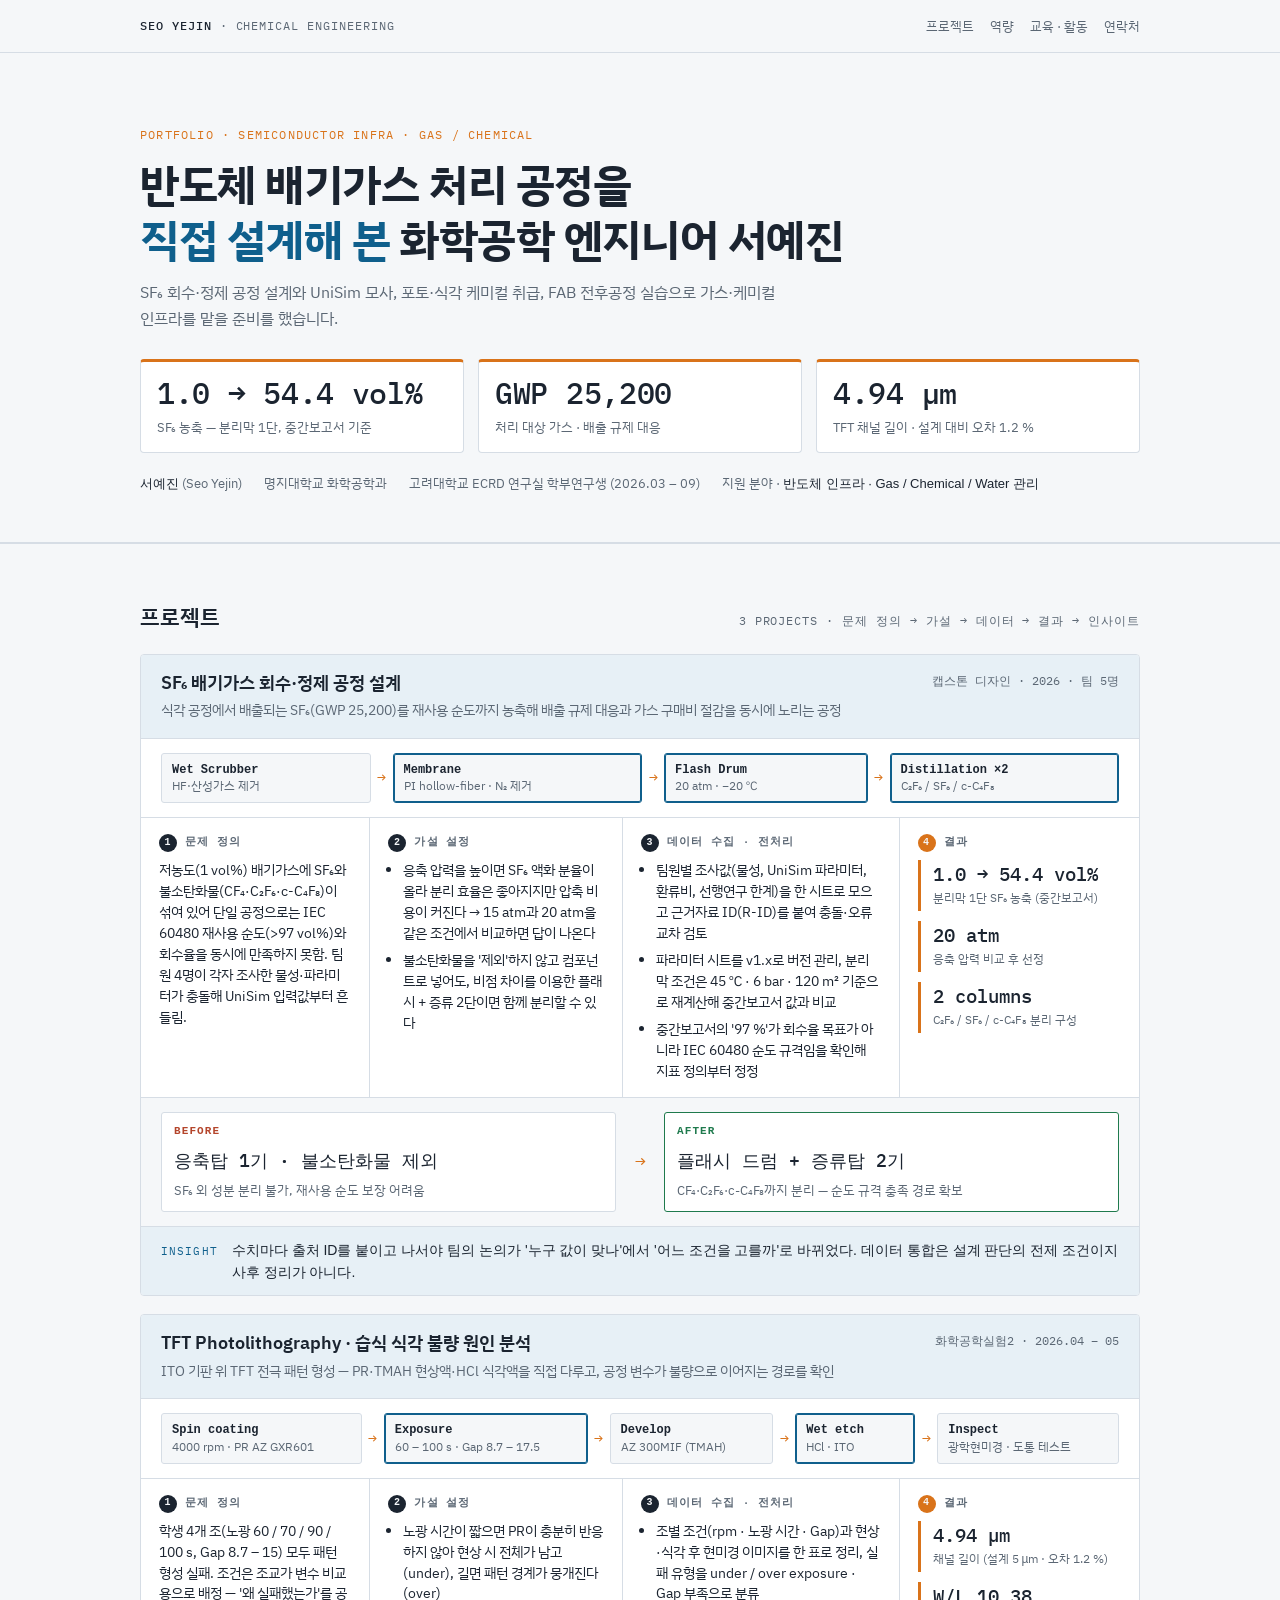
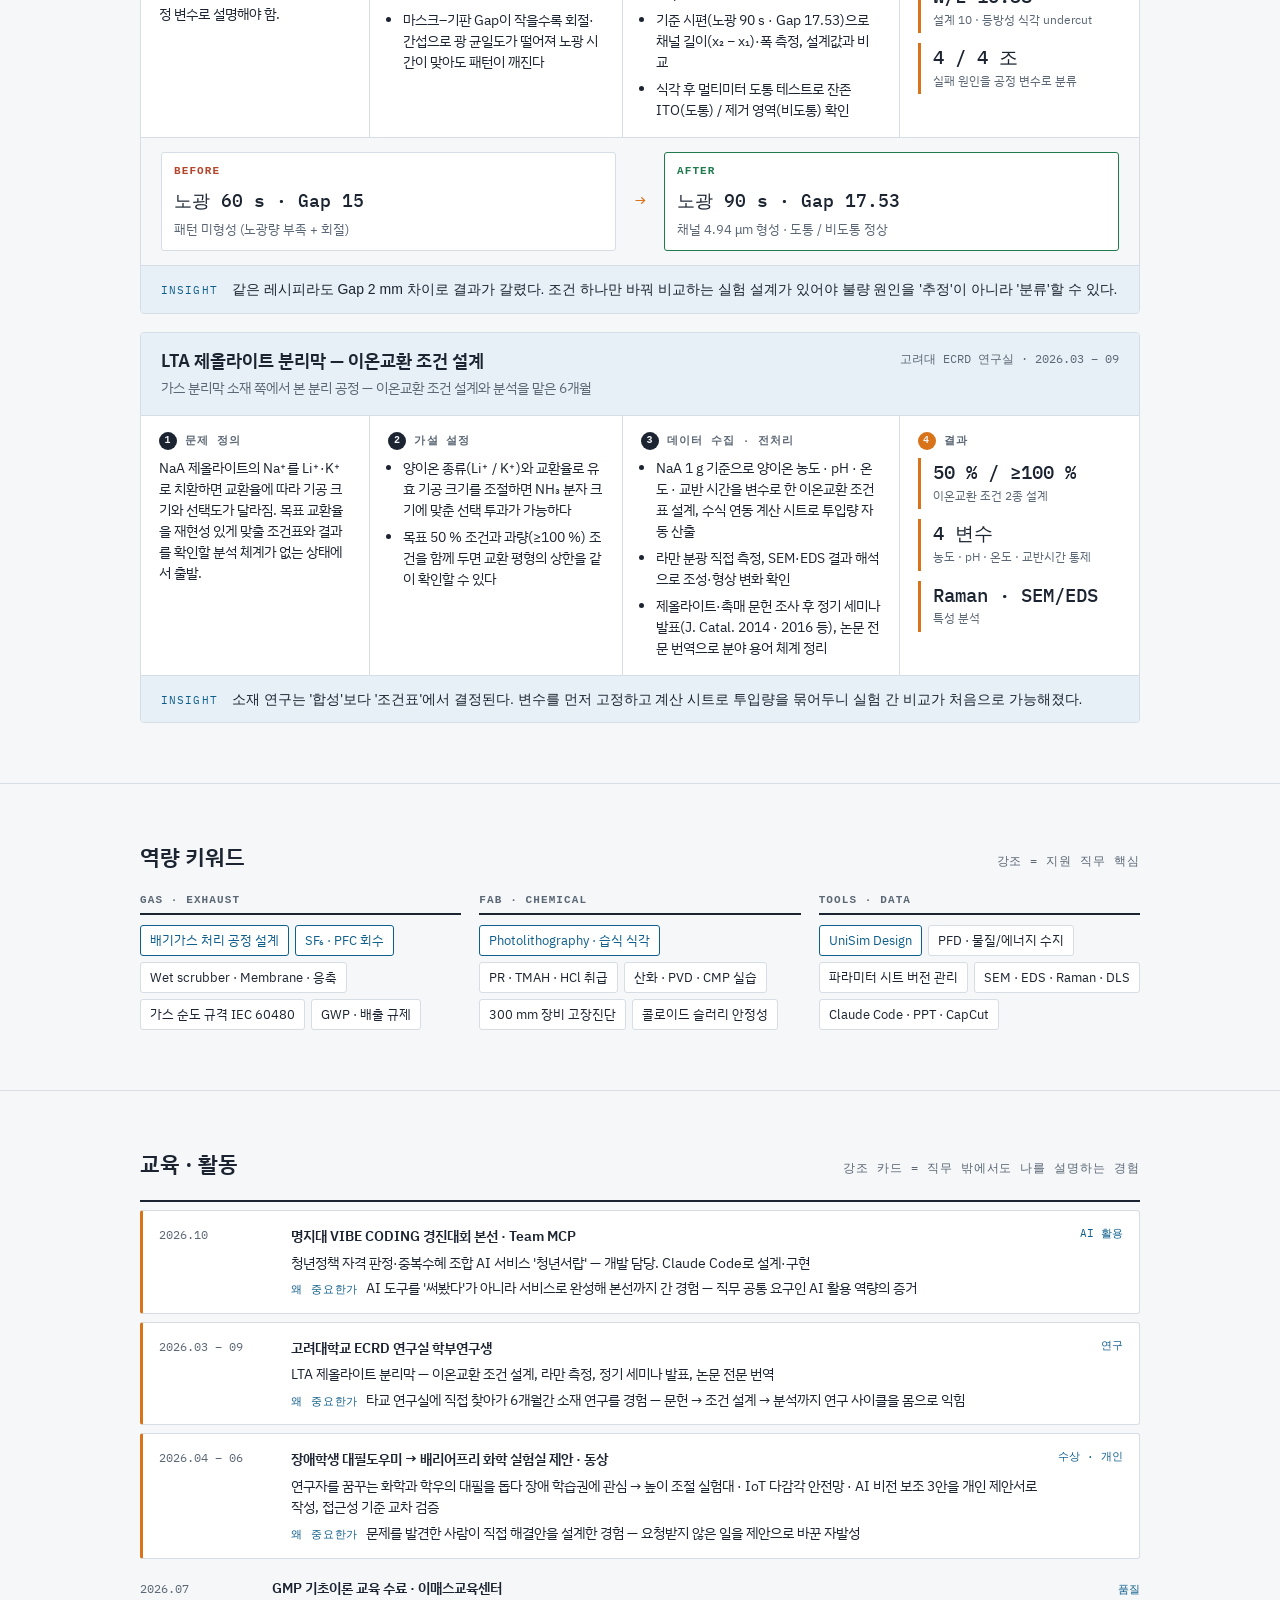
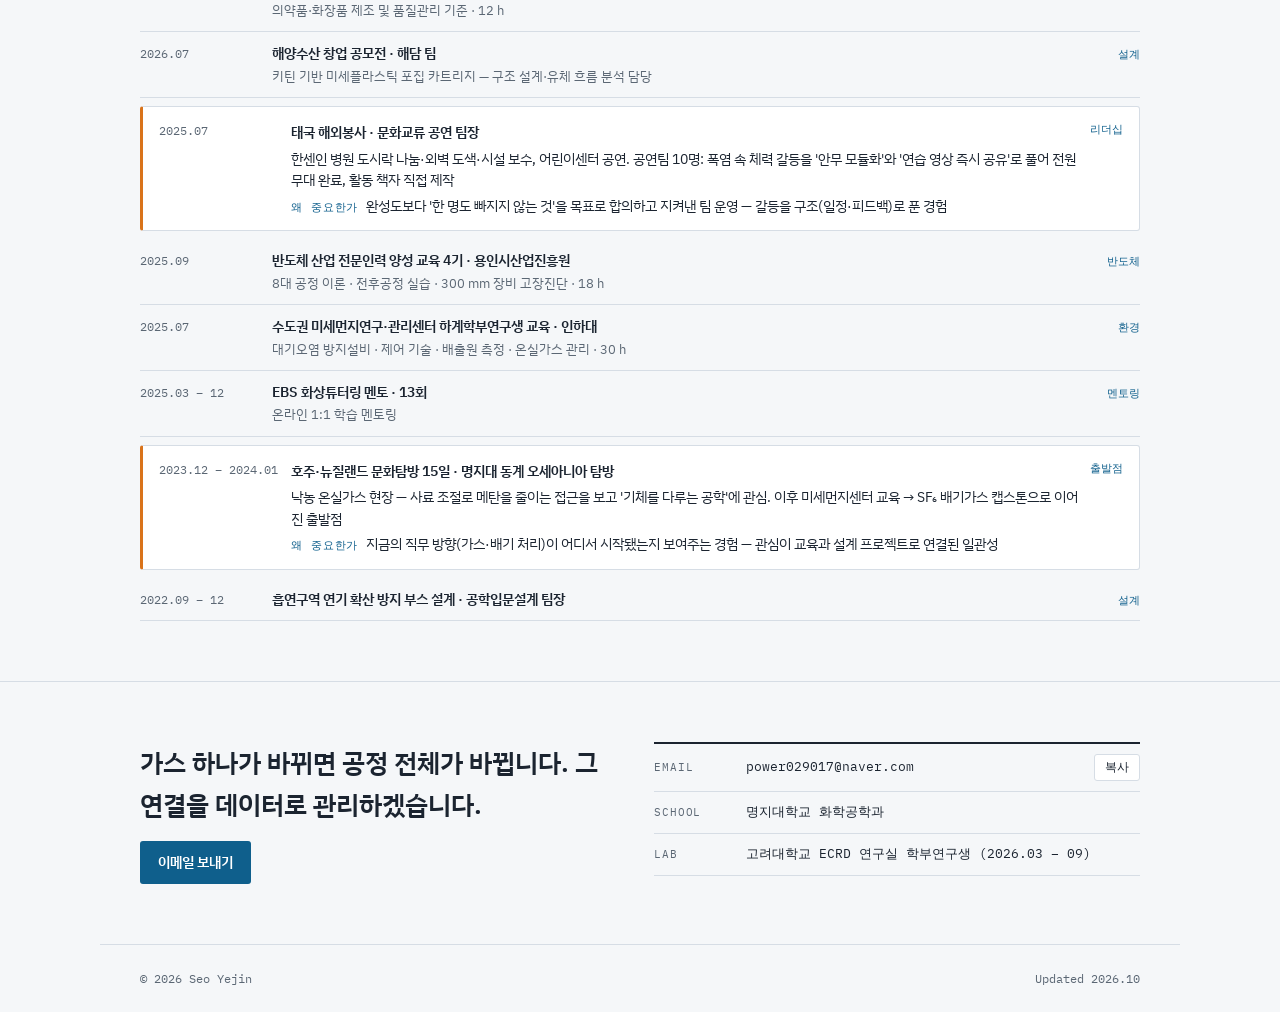
==== commit 3f4297ff: "Update print statement from 'Hello' to 'Goodbye'" ====
--- a/gas/index.html
+++ b/gas/index.html
@@ -20,72 +20,56 @@
   <div class="wrap">
     <p class="eyebrow">Portfolio · Semiconductor Infra · Gas / Chemical</p>
     <h1>반도체 배기가스 처리 공정을<br><span>직접 설계해 본</span> 화학공학 엔지니어 서예진</h1>
-    <p class="lede">SF₆ 회수·정제 공정 설계와 UniSim 모사, FAB 전후공정 실습, 포토·식각 케미컬 취급 경험으로 가스·케미컬 인프라를 맡을 준비를 했습니다.</p>
-    <div class="kpis"><div class="kpi"><b>1.0 → 54.4 vol%</b><small>SF₆ 농축 — 분리막 1단, 중간보고서 기준</small></div><div class="kpi"><b>GWP 25,200</b><small>처리 대상 가스 · 배출 규제 대응</small></div><div class="kpi"><b>18 h · 30 h</b><small>FAB 공정 실습 · 배기가스 처리 교육</small></div></div>
+    <p class="lede">SF₆ 회수·정제 공정 설계와 UniSim 모사, 포토·식각 케미컬 취급, FAB 전후공정 실습으로 가스·케미컬 인프라를 맡을 준비를 했습니다.</p>
+    <div class="kpis"><div class="kpi"><b>1.0 → 54.4 vol%</b><small>SF₆ 농축 — 분리막 1단, 중간보고서 기준</small></div><div class="kpi"><b>GWP 25,200</b><small>처리 대상 가스 · 배출 규제 대응</small></div><div class="kpi"><b>4.94 µm</b><small>TFT 채널 길이 · 설계 대비 오차 1.2 %</small></div></div>
     <div class="idrow"><span><b>서예진</b> (Seo Yejin)</span><span>명지대학교 화학공학과</span><span>고려대학교 ECRD 연구실 학부연구생 (2026.03 – 09)</span><span>지원 분야 · <b>반도체 인프라 · Gas / Chemical / Water 관리</b></span></div>
   </div>
 </section>
 
 <section id="projects">
   <div class="wrap">
-    <div class="sec-head"><h2>프로젝트</h2><span class="num">5 PROJECTS · 문제 정의 → 내가 한 행동 → 결과</span></div>
+    <div class="sec-head"><h2>프로젝트</h2><span class="num">3 PROJECTS · 문제 정의 → 가설 → 데이터 → 결과 → 인사이트</span></div>
     <article class="proj">
   <div class="proj-head"><h3>SF₆ 배기가스 회수·정제 공정 설계</h3><span class="tag">캡스톤 디자인 · 2026 · 팀 5명</span><p class="biz">식각 공정에서 배출되는 SF₆(GWP 25,200)를 재사용 순도까지 농축해 배출 규제 대응과 가스 구매비 절감을 동시에 노리는 공정</p></div>
   <div class="flow"><div class="st"><b>Wet Scrubber</b><span>HF·산성가스 제거</span></div><div class="ar">→</div><div class="st hi"><b>Membrane</b><span>PI hollow-fiber · N₂ 제거</span></div><div class="ar">→</div><div class="st hi"><b>Flash Drum</b><span>20 atm · −20 ℃</span></div><div class="ar">→</div><div class="st hi"><b>Distillation ×2</b><span>C₂F₆ / SF₆ / c-C₄F₈</span></div></div>
-  <div class="cols">
-    <div class="col"><h4><i>1</i>문제 정의</h4><p>저농도(1 vol%) 배기가스에 SF₆와 불소탄화물(CF₄·C₂F₆·c-C₄F₈)이 섞여 있어, 단일 공정으로는 IEC 60480 재사용 순도(>97 vol%)와 회수율을 동시에 만족하지 못함. 팀원 4명이 각자 조사한 물성·파라미터가 서로 충돌해 모사 입력값이 흔들림.</p></div>
-    <div class="col"><h4><i>2</i>내가 한 행동</h4><ul><li>분리막 단계 설계와 전체 공정 데이터 통합 담당 — 팀원별 조사값을 근거자료 ID로 묶어 파라미터 시트를 버전 관리</li><li>응축 압력 15 atm vs 20 atm 비교 → 20 atm 선정, 단일 응축탑을 플래시 드럼 + 증류탑 2기로 재구성</li><li>불소탄화물을 제외하려던 팀 방향을 UniSim 컴포넌트에 포함해 함께 분리하는 쪽으로 제안, 합의 도출</li></ul></div>
-    <div class="col"><h4><i>3</i>결과</h4><div class="big"><div><b>1.0 → 54.4 vol%</b><small>분리막 1단 SF₆ 농축 (중간보고서)</small></div><div><b>> 97 vol%</b><small>IEC 60480 재사용 순도 목표</small></div><div><b>20 atm</b><small>응축 조건 비교 선정</small></div></div></div>
+  <div class="steps">
+    <div class="step"><h4><i>1</i>문제 정의</h4><p>저농도(1 vol%) 배기가스에 SF₆와 불소탄화물(CF₄·C₂F₆·c-C₄F₈)이 섞여 있어 단일 공정으로는 IEC 60480 재사용 순도(>97 vol%)와 회수율을 동시에 만족하지 못함. 팀원 4명이 각자 조사한 물성·파라미터가 충돌해 UniSim 입력값부터 흔들림.</p></div>
+    <div class="step"><h4><i>2</i>가설 설정</h4><ul><li>응축 압력을 높이면 SF₆ 액화 분율이 올라 분리 효율은 좋아지지만 압축 비용이 커진다 → 15 atm과 20 atm을 같은 조건에서 비교하면 답이 나온다</li><li>불소탄화물을 '제외'하지 않고 컴포넌트로 넣어도, 비점 차이를 이용한 플래시 + 증류 2단이면 함께 분리할 수 있다</li></ul></div>
+    <div class="step"><h4><i>3</i>데이터 수집 · 전처리</h4><ul><li>팀원별 조사값(물성, UniSim 파라미터, 환류비, 선행연구 한계)을 한 시트로 모으고 근거자료 ID(R-ID)를 붙여 충돌·오류 교차 검토</li><li>파라미터 시트를 v1.x로 버전 관리, 분리막 조건은 45 ℃ · 6 bar · 120 m² 기준으로 재계산해 중간보고서 값과 비교</li><li>중간보고서의 '97 %'가 회수율 목표가 아니라 IEC 60480 순도 규격임을 확인해 지표 정의부터 정정</li></ul></div>
+    <div class="step res"><h4><i>4</i>결과</h4><div class="big"><div><b>1.0 → 54.4 vol%</b><small>분리막 1단 SF₆ 농축 (중간보고서)</small></div><div><b>20 atm</b><small>응축 압력 비교 후 선정</small></div><div><b>2 columns</b><small>C₂F₆ / SF₆ / c-C₄F₈ 분리 구성</small></div></div></div>
   </div>
   <div class="ba">
   <div class="bx before"><h5>Before</h5><b>응축탑 1기 · 불소탄화물 제외</b><p>SF₆ 외 성분 분리 불가, 재사용 순도 보장 어려움</p></div>
   <div class="mid">→</div>
   <div class="bx after"><h5>After</h5><b>플래시 드럼 + 증류탑 2기</b><p>CF₄·C₂F₆·c-C₄F₈까지 분리 — 순도 규격 충족 경로 확보</p></div>
 </div>
+  <div class="insight"><span>Insight</span><p>수치마다 출처 ID를 붙이고 나서야 팀의 논의가 '누구 값이 맞나'에서 '어느 조건을 고를까'로 바뀌었다. 데이터 통합은 설계 판단의 전제 조건이지 사후 정리가 아니다.</p></div>
 </article><article class="proj">
-  <div class="proj-head"><h3>TFT Photolithography · 습식 식각 실습</h3><span class="tag">화학공학실험2 · 2026.04 – 05</span><p class="biz">ITO 기판 위 TFT 전극 패턴 형성 — 포토·식각 케미컬(PR, TMAH 현상액, HCl 식각액)을 직접 다루고 공정 변수와 불량의 관계를 확인</p></div>
+  <div class="proj-head"><h3>TFT Photolithography · 습식 식각 불량 원인 분석</h3><span class="tag">화학공학실험2 · 2026.04 – 05</span><p class="biz">ITO 기판 위 TFT 전극 패턴 형성 — PR·TMAH 현상액·HCl 식각액을 직접 다루고, 공정 변수가 불량으로 이어지는 경로를 확인</p></div>
   <div class="flow"><div class="st"><b>Spin coating</b><span>4000 rpm · PR AZ GXR601</span></div><div class="ar">→</div><div class="st hi"><b>Exposure</b><span>60 – 100 s · Gap 8.7 – 17.5</span></div><div class="ar">→</div><div class="st"><b>Develop</b><span>AZ 300MIF (TMAH)</span></div><div class="ar">→</div><div class="st hi"><b>Wet etch</b><span>HCl · ITO</span></div><div class="ar">→</div><div class="st"><b>Inspect</b><span>광학현미경 · 도통 테스트</span></div></div>
-  <div class="cols">
-    <div class="col"><h4><i>1</i>문제 정의</h4><p>학생 4개 조(노광 60 / 70 / 90 / 100 s, Gap 8.7 – 15) 모두 패턴 형성 실패. 조건은 조교가 변수 비교용으로 배정 — 왜 실패했는지 공정 변수로 설명해야 함.</p></div>
-    <div class="col"><h4><i>2</i>내가 한 행동</h4><ul><li>조별 결과를 노광량(under / over exposure)과 Gap 부족에 따른 회절·간섭으로 분류해 실패 원인 매핑</li><li>기준 시편(노광 90 s · Gap 17.53)으로 채널 길이·폭 측정, 등방성 식각에 의한 undercut으로 설계값과의 차이 설명</li><li>식각 후 도통 테스트로 ITO 선택 제거 확인</li></ul></div>
-    <div class="col"><h4><i>3</i>결과</h4><div class="big"><div><b>4.94 µm</b><small>채널 길이 (설계 5 µm · 오차 1.2 %)</small></div><div><b>W/L 10.38</b><small>설계 10 · 측면 식각 영향</small></div><div><b>4 / 4 조</b><small>실패 원인 공정 변수로 분류</small></div></div></div>
+  <div class="steps">
+    <div class="step"><h4><i>1</i>문제 정의</h4><p>학생 4개 조(노광 60 / 70 / 90 / 100 s, Gap 8.7 – 15) 모두 패턴 형성 실패. 조건은 조교가 변수 비교용으로 배정 — '왜 실패했는가'를 공정 변수로 설명해야 함.</p></div>
+    <div class="step"><h4><i>2</i>가설 설정</h4><ul><li>노광 시간이 짧으면 PR이 충분히 반응하지 않아 현상 시 전체가 남고(under), 길면 패턴 경계가 뭉개진다(over)</li><li>마스크–기판 Gap이 작을수록 회절·간섭으로 광 균일도가 떨어져 노광 시간이 맞아도 패턴이 깨진다</li></ul></div>
+    <div class="step"><h4><i>3</i>데이터 수집 · 전처리</h4><ul><li>조별 조건(rpm · 노광 시간 · Gap)과 현상·식각 후 현미경 이미지를 한 표로 정리, 실패 유형을 under / over exposure · Gap 부족으로 분류</li><li>기준 시편(노광 90 s · Gap 17.53)으로 채널 길이(x₂ − x₁)·폭 측정, 설계값과 비교</li><li>식각 후 멀티미터 도통 테스트로 잔존 ITO(도통) / 제거 영역(비도통) 확인</li></ul></div>
+    <div class="step res"><h4><i>4</i>결과</h4><div class="big"><div><b>4.94 µm</b><small>채널 길이 (설계 5 µm · 오차 1.2 %)</small></div><div><b>W/L 10.38</b><small>설계 10 · 등방성 식각 undercut</small></div><div><b>4 / 4 조</b><small>실패 원인을 공정 변수로 분류</small></div></div></div>
   </div>
   <div class="ba">
   <div class="bx before"><h5>Before</h5><b>노광 60 s · Gap 15</b><p>패턴 미형성 (노광량 부족 + 회절)</p></div>
   <div class="mid">→</div>
-  <div class="bx after"><h5>After</h5><b>노광 90 s · Gap 17.53</b><p>채널 4.94 µm 형성 · 도통/비도통 정상</p></div>
+  <div class="bx after"><h5>After</h5><b>노광 90 s · Gap 17.53</b><p>채널 4.94 µm 형성 · 도통 / 비도통 정상</p></div>
 </div>
+  <div class="insight"><span>Insight</span><p>같은 레시피라도 Gap 2 mm 차이로 결과가 갈렸다. 조건 하나만 바꿔 비교하는 실험 설계가 있어야 불량 원인을 '추정'이 아니라 '분류'할 수 있다.</p></div>
 </article><article class="proj">
-  <div class="proj-head"><h3>LTA 제올라이트 분리막 소재 연구</h3><span class="tag">고려대 ECRD 연구실 · 2026.03 – 09</span><p class="biz">가스 분리막 소재의 실험 설계·분석 경험 — 분리막 공정의 소재 쪽 이해</p></div>
+  <div class="proj-head"><h3>LTA 제올라이트 분리막 — 이온교환 조건 설계</h3><span class="tag">고려대 ECRD 연구실 · 2026.03 – 09</span><p class="biz">가스 분리막 소재 쪽에서 본 분리 공정 — 이온교환 조건 설계와 분석을 맡은 6개월</p></div>
   
-  <div class="cols">
-    <div class="col"><h4><i>1</i>문제 정의</h4><p>NaA 제올라이트의 Na⁺를 Li⁺·K⁺로 치환할 때 교환율에 따라 기공 크기와 선택도가 달라짐. 목표 교환율을 재현성 있게 맞추는 조건표와 분석 체계가 필요.</p></div>
-    <div class="col"><h4><i>2</i>내가 한 행동</h4><ul><li>NaA 1 g 기준 목표 교환율 50 % 조건 + 과량(≥100 %) 조건을 함께 설계, 양이온 농도·pH·온도·교반 시간을 변수로 정리한 수식 연동 계산 시트 제작</li><li>라만 분광 직접 측정, SEM·EDS 결과 해석, HPLC·GC 분석 교육 이수</li><li>제올라이트·촉매 문헌 조사 및 정기 세미나 발표(J. Catal. 2014 · 2016), 논문 전문 번역으로 용어 체계 정리</li></ul></div>
-    <div class="col"><h4><i>3</i>결과</h4><div class="big"><div><b>50 % / ≥100 %</b><small>이온교환 조건 2종 설계</small></div><div><b>4 변수</b><small>농도 · pH · 온도 · 교반시간 통제</small></div><div><b>Raman · SEM/EDS</b><small>특성 분석</small></div></div></div>
+  <div class="steps">
+    <div class="step"><h4><i>1</i>문제 정의</h4><p>NaA 제올라이트의 Na⁺를 Li⁺·K⁺로 치환하면 교환율에 따라 기공 크기와 선택도가 달라짐. 목표 교환율을 재현성 있게 맞출 조건표와 결과를 확인할 분석 체계가 없는 상태에서 출발.</p></div>
+    <div class="step"><h4><i>2</i>가설 설정</h4><ul><li>양이온 종류(Li⁺ / K⁺)와 교환율로 유효 기공 크기를 조절하면 NH₃ 분자 크기에 맞춘 선택 투과가 가능하다</li><li>목표 50 % 조건과 과량(≥100 %) 조건을 함께 두면 교환 평형의 상한을 같이 확인할 수 있다</li></ul></div>
+    <div class="step"><h4><i>3</i>데이터 수집 · 전처리</h4><ul><li>NaA 1 g 기준으로 양이온 농도 · pH · 온도 · 교반 시간을 변수로 한 이온교환 조건표 설계, 수식 연동 계산 시트로 투입량 자동 산출</li><li>라만 분광 직접 측정, SEM·EDS 결과 해석으로 조성·형상 변화 확인</li><li>제올라이트·촉매 문헌 조사 후 정기 세미나 발표(J. Catal. 2014 · 2016 등), 논문 전문 번역으로 분야 용어 체계 정리</li></ul></div>
+    <div class="step res"><h4><i>4</i>결과</h4><div class="big"><div><b>50 % / ≥100 %</b><small>이온교환 조건 2종 설계</small></div><div><b>4 변수</b><small>농도 · pH · 온도 · 교반시간 통제</small></div><div><b>Raman · SEM/EDS</b><small>특성 분석</small></div></div></div>
   </div>
   
-</article><article class="proj">
-  <div class="proj-head"><h3>Xylene 공정 설계 · 경제성 평가</h3><span class="tag">공정설계 · 화학공학개론</span><p class="biz">물질수지 → 장치 사이징 → 경제성까지 — 설비 투자 판단에 필요한 수지·비용 감각</p></div>
-  <div class="flow"><div class="st hi"><b>물질수지</b><span>Feed 1,000,000 kg/day</span></div><div class="ar">→</div><div class="st hi"><b>장치 사이징</b><span>펌프 · 열교환기 2기</span></div><div class="ar">→</div><div class="st hi"><b>CAPEX</b><span>장치비 기반</span></div><div class="ar">→</div><div class="st hi"><b>ROI</b><span>투자 회수율</span></div></div>
-  <div class="cols">
-    <div class="col"><h4><i>1</i>문제 정의</h4><p>PFD 한 장에서 출발해 장치 사양과 투자비, 수익성까지 숫자가 서로 맞물리게 산출해야 함. 중간 단계 하나라도 어긋나면 ROI가 의미를 잃음.</p></div>
-    <div class="col"><h4><i>2</i>내가 한 행동</h4><ul><li>물질수지로 총 유량 91,860 lbm/hr 확정, 이를 기준으로 펌프 동력(효율 85 %)과 열교환기 전열 면적 산출</li><li>장치 사양을 장치비로 환산해 CAPEX 추산, ROI로 경제적 타당성 판단</li><li>수지 → 사이징 → 비용 순으로 단계 간 수치 일관성 전 과정 검토</li></ul></div>
-    <div class="col"><h4><i>3</i>결과</h4><div class="big"><div><b>$40.11 M</b><small>CAPEX</small></div><div><b>14 %</b><small>ROI</small></div><div><b>21.53 kW · 2,859 ft²</b><small>펌프 동력 · 열교환 면적 합계</small></div></div></div>
-  </div>
-  
-</article><article class="proj">
-  <div class="proj-head"><h3>PCM 보냉 시스템 열설계</h3><span class="tag">열설계 · 최적화</span><p class="biz">온도 조건을 열저항 모델로 보장하는 설계 — 저장·이송 설비의 열 관리 감각</p></div>
-  
-  <div class="cols">
-    <div class="col"><h4><i>1</i>문제 정의</h4><p>목표 온도·시간을 만족하면서 PCM 질량과 부피를 최소화해야 함. 후보 소재 3종 중 무엇을, 얼마나 넣을지 근거가 필요.</p></div>
-    <div class="col"><h4><i>2</i>내가 한 행동</h4><ul><li>전도+대류 열저항 모델로 총 열저항 산정, 2시간 유지에 필요한 PCM 잠열량과 질량을 역산</li><li>E-15 / E-19 / E-21 후보를 상변화 온도·용량 기준으로 비교해 E-21 선정, 부피·질량 사양 확정</li></ul></div>
-    <div class="col"><h4><i>3</i>결과</h4><div class="big"><div><b>6.508 K/W</b><small>총 열저항 R<sub>total</sub></small></div><div><b>163 g · 132 cm³</b><small>선정 PCM(E-21) 사양</small></div><div><b>−18 ℃ · 2 h</b><small>목표 조건 충족</small></div></div></div>
-  </div>
-  <div class="ba">
-  <div class="bx before"><h5>Before</h5><b>후보 PCM 3종 · 소요량 미정</b><p>E-15 / E-19 / E-21</p></div>
-  <div class="mid">→</div>
-  <div class="bx after"><h5>After</h5><b>E-21 · 163 g</b><p>열저항 모델로 역산한 최소 소요량</p></div>
-</div>
+  <div class="insight"><span>Insight</span><p>소재 연구는 '합성'보다 '조건표'에서 결정된다. 변수를 먼저 고정하고 계산 시트로 투입량을 묶어두니 실험 간 비교가 처음으로 가능해졌다.</p></div>
 </article>
   </div>
 </section>
@@ -99,8 +83,8 @@
 
 <section id="timeline">
   <div class="wrap">
-    <div class="sec-head"><h2>교육 · 활동</h2><span class="num">2022 – 2026</span></div>
-    <ul class="tl"><li><span class="d">2026.10</span><div class="t"><b>명지대 VIBE CODING 경진대회 본선 · Team MCP</b><br><span>청년정책 자격 판정 AI 서비스 '청년서랍' 개발 담당</span></div><span class="c">AI · 개발</span></li><li><span class="d">2026.07</span><div class="t"><b>GMP 기초이론 교육 수료 · 이매스교육센터</b><br><span>의약품·화장품 제조 및 품질관리 기준 · 12 h</span></div><span class="c">품질</span></li><li><span class="d">2026.07</span><div class="t"><b>해양수산 창업 공모전 · 해담 팀</b><br><span>키틴 기반 미세플라스틱 포집 카트리지 — 구조 설계·유체 흐름 분석</span></div><span class="c">설계</span></li><li><span class="d">2026.06</span><div class="t"><b>명지대 장애인식개선 공모전 · 동상</b><br><span>배리어프리 화학 실험실 제안 (개인 참가)</span></div><span class="c">수상</span></li><li><span class="d">2026.03 – 09</span><div class="t"><b>고려대학교 ECRD 연구실 학부연구생</b><br><span>LTA 제올라이트 분리막 연구 · 정기 세미나 발표</span></div><span class="c">연구</span></li><li><span class="d">2026.05</span><div class="t"><b>이차전지 코인셀 제조 · 충방전 평가</b><br><span>NCM622/Graphite · 용량 유지율 · 0.5 / 1 / 5 C rate</span></div><span class="c">실험</span></li><li><span class="d">2025.09</span><div class="t"><b>반도체 산업 전문인력 양성 교육 4기 · 용인시산업진흥원</b><br><span>8대 공정 이론 · 전후공정 실습 · 300 mm 장비 고장진단 · 18 h</span></div><span class="c">반도체</span></li><li><span class="d">2025.07</span><div class="t"><b>수도권 미세먼지연구·관리센터 하계학부연구생 교육 · 인하대</b><br><span>대기오염 방지설비 · 제어 기술 · 배출원 측정 · 온실가스 관리 · 30 h</span></div><span class="c">환경</span></li><li><span class="d">2022.09 – 12</span><div class="t"><b>흡연구역 연기 확산 방지 부스 설계 · 공학입문설계</b><br><span>팀장</span></div><span class="c">설계</span></li></ul>
+    <div class="sec-head"><h2>교육 · 활동</h2><span class="num">강조 카드 = 직무 밖에서도 나를 설명하는 경험</span></div>
+    <ul class="tl"><li class="feat"><span class="d">2026.10</span><div class="t"><b>명지대 VIBE CODING 경진대회 본선 · Team MCP</b><p>청년정책 자격 판정·중복수혜 조합 AI 서비스 '청년서랍' — 개발 담당. Claude Code로 설계·구현</p><p class="why"><em>왜 중요한가</em>AI 도구를 '써봤다'가 아니라 서비스로 완성해 본선까지 간 경험 — 직무 공통 요구인 AI 활용 역량의 증거</p></div><span class="c">AI 활용</span></li><li class="feat"><span class="d">2026.03 – 09</span><div class="t"><b>고려대학교 ECRD 연구실 학부연구생</b><p>LTA 제올라이트 분리막 — 이온교환 조건 설계, 라만 측정, 정기 세미나 발표, 논문 전문 번역</p><p class="why"><em>왜 중요한가</em>타교 연구실에 직접 찾아가 6개월간 소재 연구를 경험 — 문헌 → 조건 설계 → 분석까지 연구 사이클을 몸으로 익힘</p></div><span class="c">연구</span></li><li class="feat"><span class="d">2026.04 – 06</span><div class="t"><b>장애학생 대필도우미 → 배리어프리 화학 실험실 제안 · 동상</b><p>연구자를 꿈꾸는 화학과 학우의 대필을 돕다 장애 학습권에 관심 → 높이 조절 실험대 · IoT 다감각 안전망 · AI 비전 보조 3안을 개인 제안서로 작성, 접근성 기준 교차 검증</p><p class="why"><em>왜 중요한가</em>문제를 발견한 사람이 직접 해결안을 설계한 경험 — 요청받지 않은 일을 제안으로 바꾼 자발성</p></div><span class="c">수상 · 개인</span></li><li><span class="d">2026.07</span><div class="t"><b>GMP 기초이론 교육 수료 · 이매스교육센터</b><br><span>의약품·화장품 제조 및 품질관리 기준 · 12 h</span></div><span class="c">품질</span></li><li><span class="d">2026.07</span><div class="t"><b>해양수산 창업 공모전 · 해담 팀</b><br><span>키틴 기반 미세플라스틱 포집 카트리지 — 구조 설계·유체 흐름 분석 담당</span></div><span class="c">설계</span></li><li class="feat"><span class="d">2025.07</span><div class="t"><b>태국 해외봉사 · 문화교류 공연 팀장</b><p>한센인 병원 도시락 나눔·외벽 도색·시설 보수, 어린이센터 공연. 공연팀 10명: 폭염 속 체력 갈등을 '안무 모듈화'와 '연습 영상 즉시 공유'로 풀어 전원 무대 완료, 활동 책자 직접 제작</p><p class="why"><em>왜 중요한가</em>완성도보다 '한 명도 빠지지 않는 것'을 목표로 합의하고 지켜낸 팀 운영 — 갈등을 구조(일정·피드백)로 푼 경험</p></div><span class="c">리더십</span></li><li><span class="d">2025.09</span><div class="t"><b>반도체 산업 전문인력 양성 교육 4기 · 용인시산업진흥원</b><br><span>8대 공정 이론 · 전후공정 실습 · 300 mm 장비 고장진단 · 18 h</span></div><span class="c">반도체</span></li><li><span class="d">2025.07</span><div class="t"><b>수도권 미세먼지연구·관리센터 하계학부연구생 교육 · 인하대</b><br><span>대기오염 방지설비 · 제어 기술 · 배출원 측정 · 온실가스 관리 · 30 h</span></div><span class="c">환경</span></li><li><span class="d">2025.03 – 12</span><div class="t"><b>EBS 화상튜터링 멘토 · 13회</b><br><span>온라인 1:1 학습 멘토링</span></div><span class="c">멘토링</span></li><li class="feat"><span class="d">2023.12 – 2024.01</span><div class="t"><b>호주·뉴질랜드 문화탐방 15일 · 명지대 동계 오세아니아 탐방</b><p>낙농 온실가스 현장 — 사료 조절로 메탄을 줄이는 접근을 보고 '기체를 다루는 공학'에 관심. 이후 미세먼지센터 교육 → SF₆ 배기가스 캡스톤으로 이어진 출발점</p><p class="why"><em>왜 중요한가</em>지금의 직무 방향(가스·배기 처리)이 어디서 시작됐는지 보여주는 경험 — 관심이 교육과 설계 프로젝트로 연결된 일관성</p></div><span class="c">출발점</span></li><li><span class="d">2022.09 – 12</span><div class="t"><b>흡연구역 연기 확산 방지 부스 설계 · 공학입문설계 팀장</b></div><span class="c">설계</span></li></ul>
   </div>
 </section>
 
--- a/style.css
+++ b/style.css
@@ -65,19 +65,25 @@
 .flow .st span{color:var(--muted)}
 .flow .st.hi{border-color:var(--accent);box-shadow:inset 0 0 0 1px var(--accent)}
 .flow .ar{flex:0 0 auto;width:22px;display:flex;align-items:center;justify-content:center;color:var(--stream);font-family:var(--font-mono)}
-.cols{display:grid;grid-template-columns:1fr 1.2fr 1fr}
-@media (max-width:760px){.cols{grid-template-columns:1fr}}
-.col{padding:16px 20px;min-width:0}
-.col+.col{border-left:1px solid var(--line)}
-@media (max-width:760px){.col+.col{border-left:0;border-top:1px solid var(--line)}}
-.col h4{font-family:var(--font-mono);font-size:11px;letter-spacing:.1em;text-transform:uppercase;color:var(--muted);margin-bottom:8px;display:flex;align-items:center;gap:8px}
-.col h4 i{font-style:normal;display:inline-grid;place-items:center;width:18px;height:18px;border-radius:50%;background:var(--fg);color:var(--bg);font-size:10px}
-.col p,.col li{font-size:14px}
-.col ul{margin:0;padding-left:16px}
-.col li+li{margin-top:5px}
+.steps{display:grid;grid-template-columns:.95fr 1.05fr 1.15fr 1fr}
+@media (max-width:900px){.steps{grid-template-columns:1fr 1fr}}
+@media (max-width:560px){.steps{grid-template-columns:1fr}}
+.step{padding:16px 18px;min-width:0;border-left:1px solid var(--line)}
+.step:first-child{border-left:0}
+@media (max-width:900px){.step:nth-child(3){border-left:0}.step:nth-child(n+3){border-top:1px solid var(--line)}}
+@media (max-width:560px){.step{border-left:0}.step+.step{border-top:1px solid var(--line)}}
+.step h4{font-family:var(--font-mono);font-size:11px;letter-spacing:.1em;text-transform:uppercase;color:var(--muted);margin-bottom:8px;display:flex;align-items:center;gap:8px}
+.step h4 i{font-style:normal;display:inline-grid;place-items:center;width:18px;height:18px;border-radius:50%;background:var(--fg);color:var(--bg);font-size:10px}
+.step.res h4 i{background:var(--stream)}
+.step p,.step li{font-size:13.5px;line-height:1.55}
+.step ul{margin:0;padding-left:15px}
+.step li+li{margin-top:6px}
+.insight{display:grid;grid-template-columns:auto 1fr;gap:14px;align-items:baseline;padding:12px 20px;border-top:1px solid var(--line);background:var(--tint)}
+.insight span{font-family:var(--font-mono);font-size:11px;letter-spacing:.1em;text-transform:uppercase;color:var(--accent)}
+.insight p{font-size:14px;font-weight:500}
 .big{display:grid;gap:10px}
 .big div{border-left:3px solid var(--stream);padding:4px 0 4px 12px}
-.big b{display:block;font-family:var(--font-mono);font-size:22px;font-weight:500;font-variant-numeric:tabular-nums;line-height:1.15}
+.big b{display:block;font-family:var(--font-mono);font-size:19px;font-weight:500;font-variant-numeric:tabular-nums;line-height:1.15}
 .big small{display:block;font-size:12px;color:var(--muted);margin-top:2px}
 .ba{display:grid;grid-template-columns:1fr 28px 1fr;gap:10px;align-items:stretch;padding:14px 20px;border-top:1px solid var(--line);background:var(--bg)}
 @media (max-width:560px){.ba{grid-template-columns:1fr}.ba .mid{transform:rotate(90deg)}}
@@ -100,7 +106,11 @@
 
 /* timeline */
 .tl{list-style:none;margin:0;padding:0;border-top:2px solid var(--fg)}
-.tl li{display:grid;grid-template-columns:104px 1fr auto;gap:12px;align-items:baseline;padding:10px 0;border-bottom:1px solid var(--line);font-size:14px}
+.tl li{display:grid;grid-template-columns:120px 1fr auto;gap:12px;align-items:baseline;padding:10px 0;border-bottom:1px solid var(--line);font-size:14px}
+.tl li.feat{background:var(--panel);border:1px solid var(--line);border-left:3px solid var(--stream);border-radius:3px;padding:14px 16px;margin:8px 0;align-items:start}
+.tl li.feat .t p{font-size:13.5px;color:var(--fg);margin-top:4px}
+.tl li.feat .why{color:var(--muted)}
+.tl li.feat .why em{font-style:normal;font-family:var(--font-mono);font-size:11px;letter-spacing:.08em;color:var(--accent);margin-right:8px}
 .tl .d{font-family:var(--font-mono);font-size:12px;color:var(--muted);font-variant-numeric:tabular-nums}
 .tl .t b{font-weight:600}
 .tl .t span{color:var(--muted);font-size:13px}
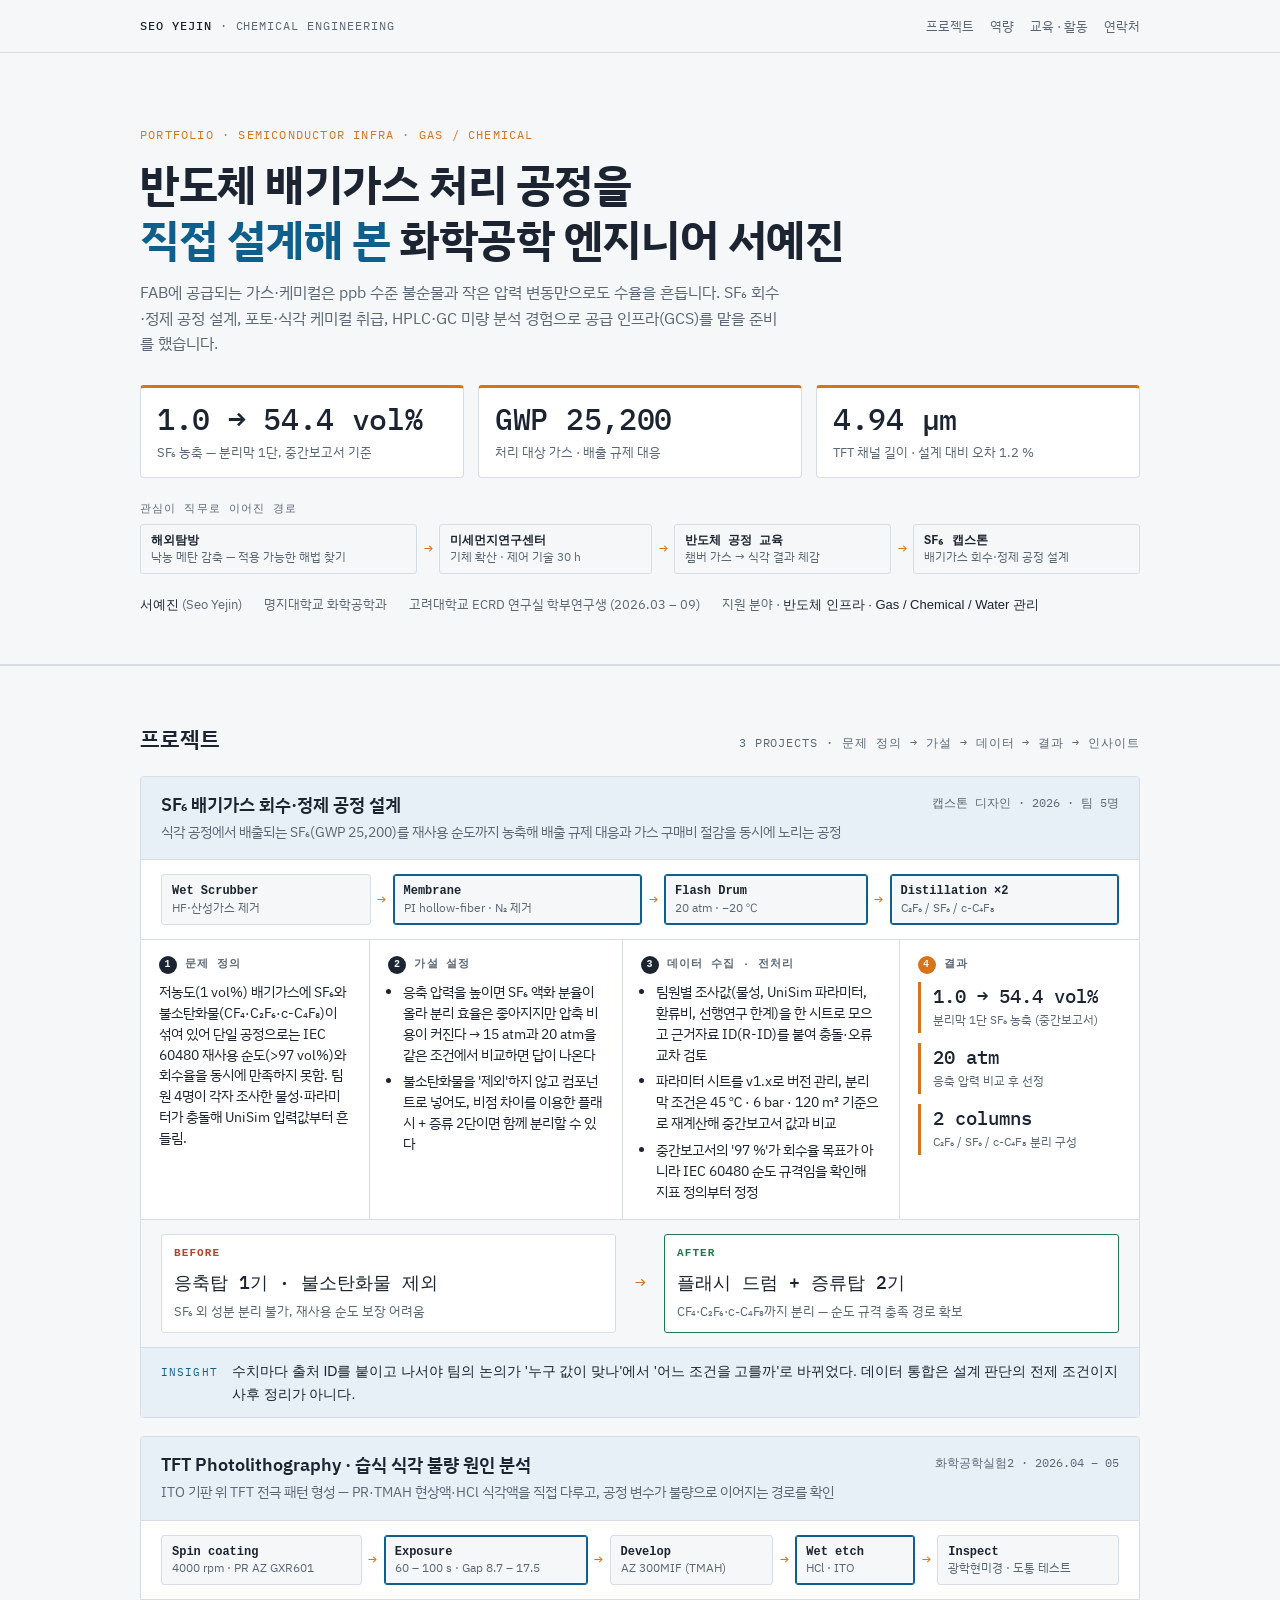
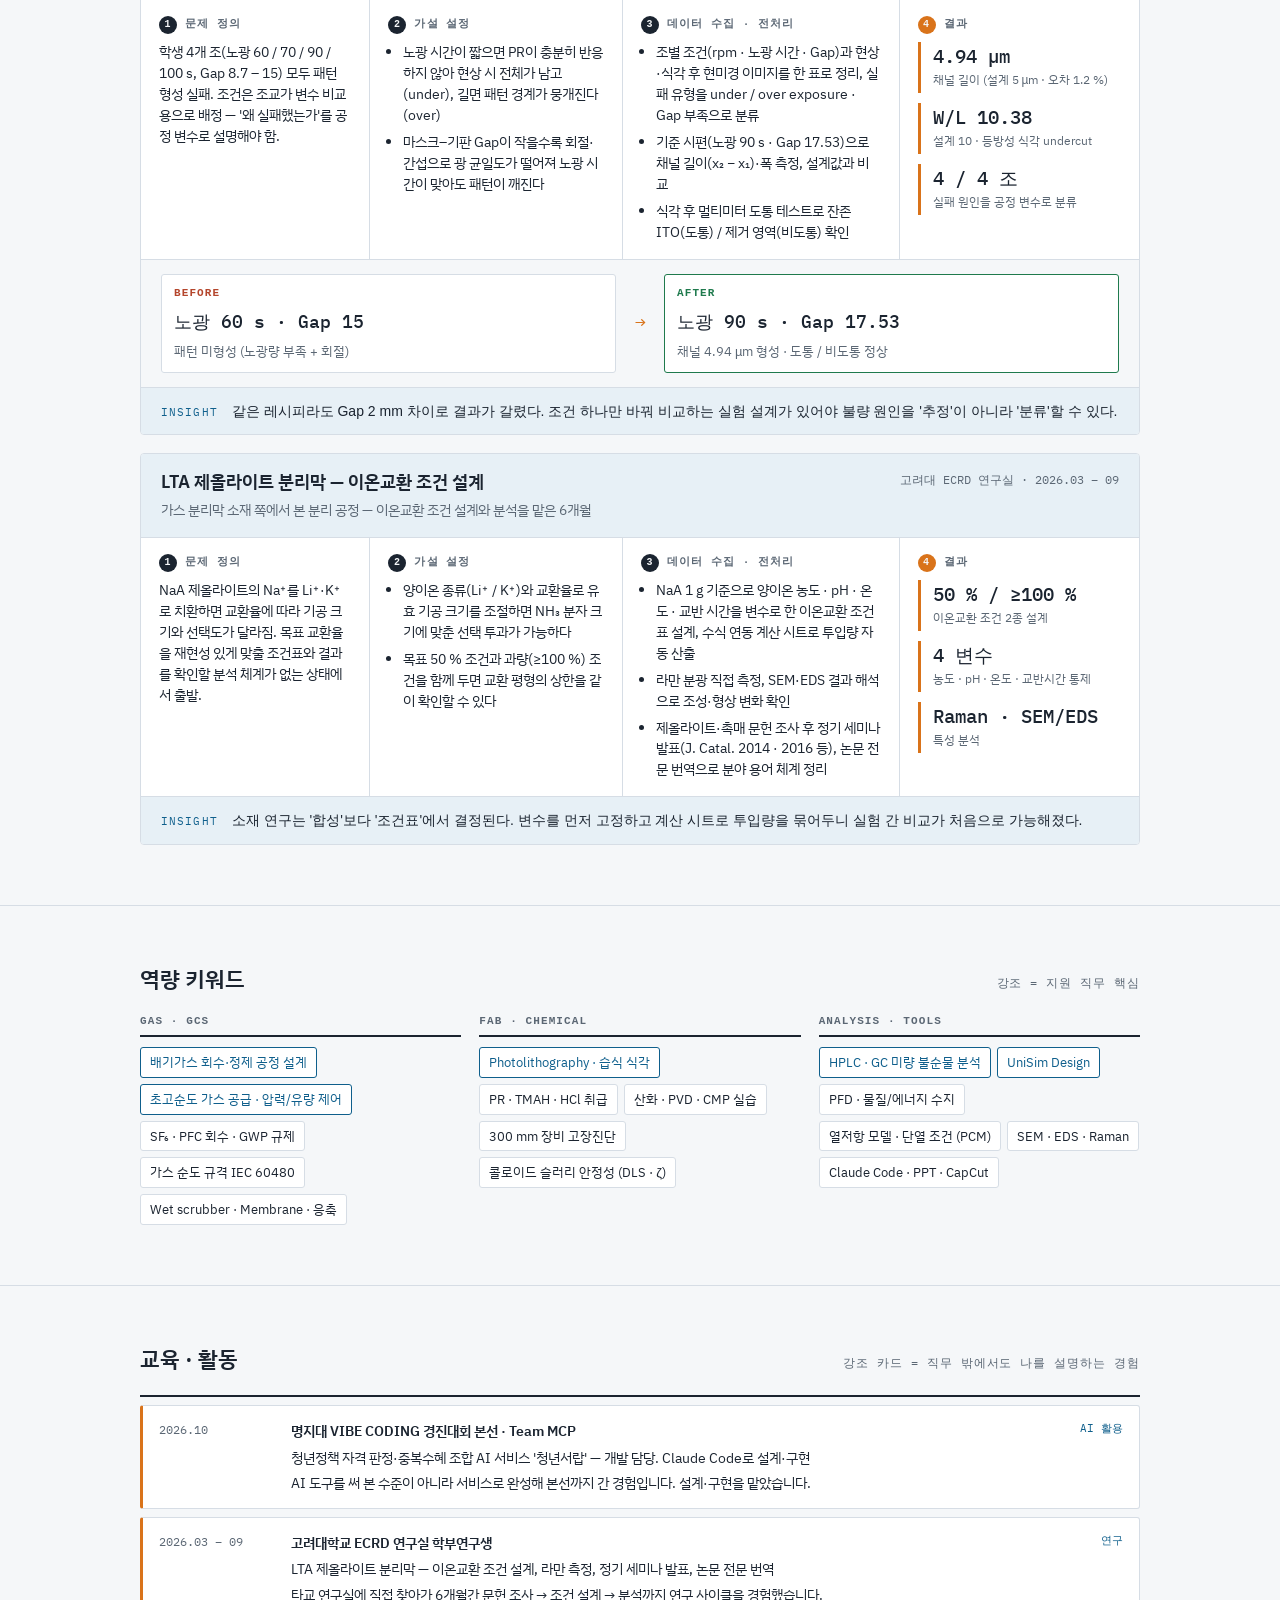
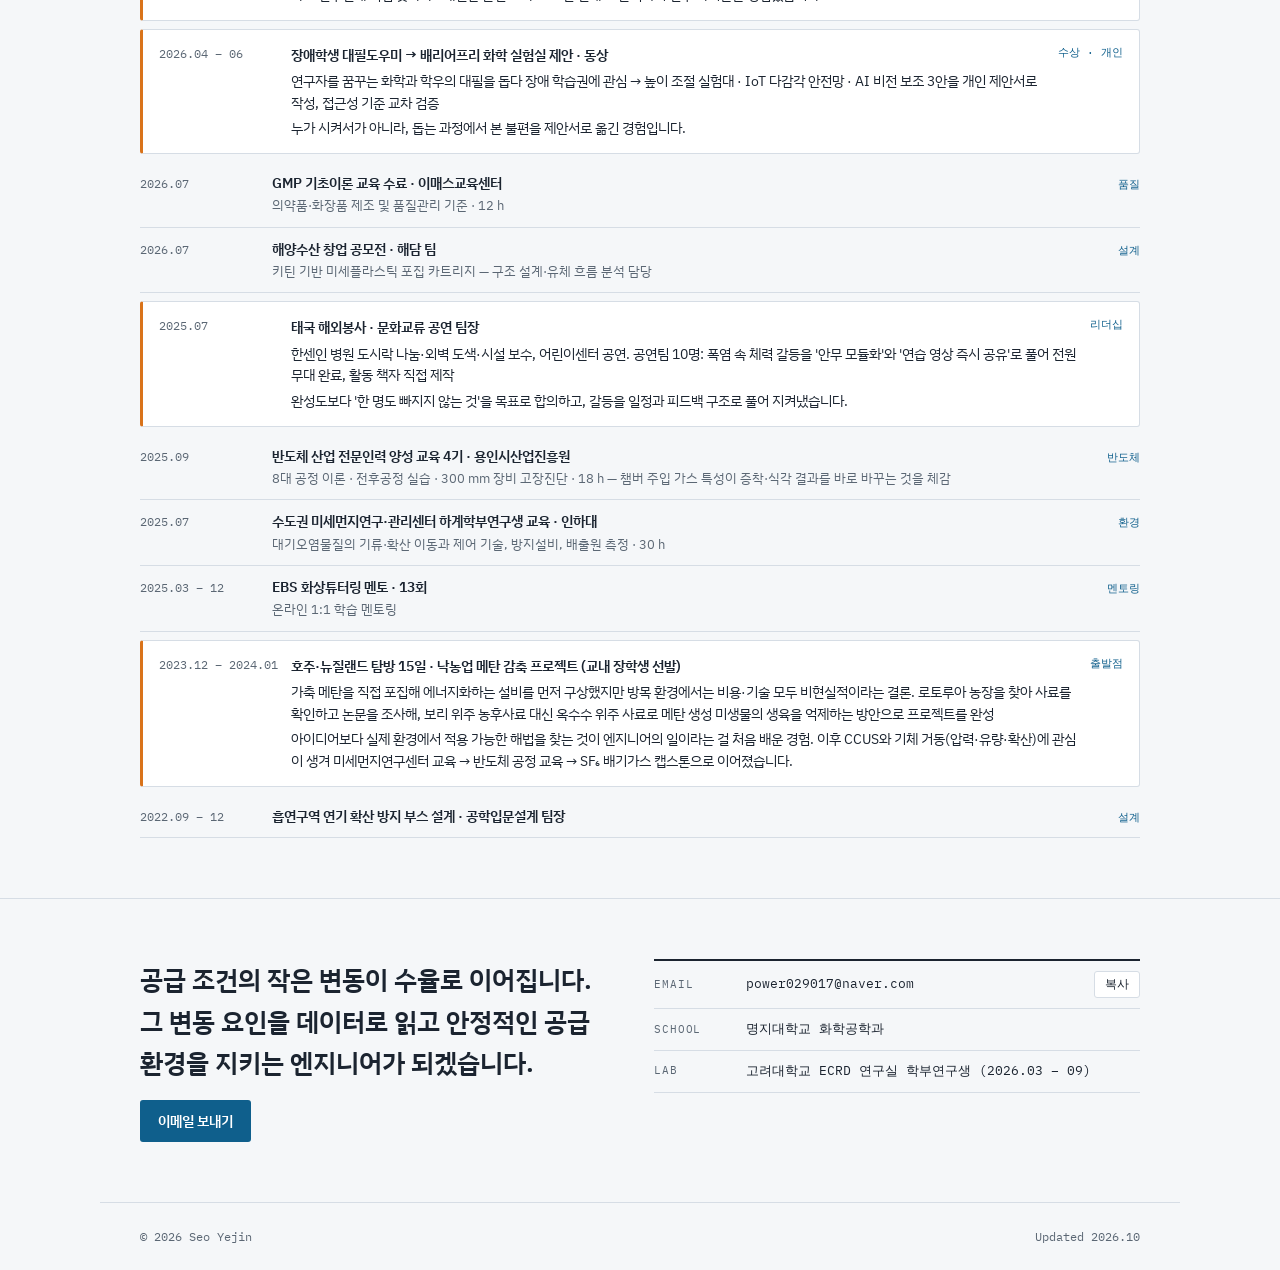
==== commit ce878358: "Revise portfolio content for clarity and detail Updated the content in the portfolio section to refl" ====
--- a/gas/index.html
+++ b/gas/index.html
@@ -20,8 +20,9 @@
   <div class="wrap">
     <p class="eyebrow">Portfolio · Semiconductor Infra · Gas / Chemical</p>
     <h1>반도체 배기가스 처리 공정을<br><span>직접 설계해 본</span> 화학공학 엔지니어 서예진</h1>
-    <p class="lede">SF₆ 회수·정제 공정 설계와 UniSim 모사, 포토·식각 케미컬 취급, FAB 전후공정 실습으로 가스·케미컬 인프라를 맡을 준비를 했습니다.</p>
+    <p class="lede">FAB에 공급되는 가스·케미컬은 ppb 수준 불순물과 작은 압력 변동만으로도 수율을 흔듭니다. SF₆ 회수·정제 공정 설계, 포토·식각 케미컬 취급, HPLC·GC 미량 분석 경험으로 공급 인프라(GCS)를 맡을 준비를 했습니다.</p>
     <div class="kpis"><div class="kpi"><b>1.0 → 54.4 vol%</b><small>SF₆ 농축 — 분리막 1단, 중간보고서 기준</small></div><div class="kpi"><b>GWP 25,200</b><small>처리 대상 가스 · 배출 규제 대응</small></div><div class="kpi"><b>4.94 µm</b><small>TFT 채널 길이 · 설계 대비 오차 1.2 %</small></div></div>
+    <div class="path"><span class="pl">관심이 직무로 이어진 경로</span><div class="flow"><div class="st"><b>해외탐방</b><span>낙농 메탄 감축 — 적용 가능한 해법 찾기</span></div><div class="ar">→</div><div class="st"><b>미세먼지연구센터</b><span>기체 확산 · 제어 기술 30 h</span></div><div class="ar">→</div><div class="st"><b>반도체 공정 교육</b><span>챔버 가스 → 식각 결과 체감</span></div><div class="ar">→</div><div class="st"><b>SF₆ 캡스톤</b><span>배기가스 회수·정제 공정 설계</span></div></div></div>
     <div class="idrow"><span><b>서예진</b> (Seo Yejin)</span><span>명지대학교 화학공학과</span><span>고려대학교 ECRD 연구실 학부연구생 (2026.03 – 09)</span><span>지원 분야 · <b>반도체 인프라 · Gas / Chemical / Water 관리</b></span></div>
   </div>
 </section>
@@ -77,21 +78,21 @@
 <section id="keywords">
   <div class="wrap">
     <div class="sec-head"><h2>역량 키워드</h2><span class="num">강조 = 지원 직무 핵심</span></div>
-    <div class="kw"><div><h3>Gas · Exhaust</h3><div class="chips"><span class="chip hot">배기가스 처리 공정 설계</span><span class="chip hot">SF₆ · PFC 회수</span><span class="chip">Wet scrubber · Membrane · 응축</span><span class="chip">가스 순도 규격 IEC 60480</span><span class="chip">GWP · 배출 규제</span></div></div><div><h3>FAB · Chemical</h3><div class="chips"><span class="chip hot">Photolithography · 습식 식각</span><span class="chip">PR · TMAH · HCl 취급</span><span class="chip">산화 · PVD · CMP 실습</span><span class="chip">300 mm 장비 고장진단</span><span class="chip">콜로이드 슬러리 안정성</span></div></div><div><h3>Tools · Data</h3><div class="chips"><span class="chip hot">UniSim Design</span><span class="chip">PFD · 물질/에너지 수지</span><span class="chip">파라미터 시트 버전 관리</span><span class="chip">SEM · EDS · Raman · DLS</span><span class="chip">Claude Code · PPT · CapCut</span></div></div></div>
+    <div class="kw"><div><h3>Gas · GCS</h3><div class="chips"><span class="chip hot">배기가스 회수·정제 공정 설계</span><span class="chip hot">초고순도 가스 공급 · 압력/유량 제어</span><span class="chip">SF₆ · PFC 회수 · GWP 규제</span><span class="chip">가스 순도 규격 IEC 60480</span><span class="chip">Wet scrubber · Membrane · 응축</span></div></div><div><h3>FAB · Chemical</h3><div class="chips"><span class="chip hot">Photolithography · 습식 식각</span><span class="chip">PR · TMAH · HCl 취급</span><span class="chip">산화 · PVD · CMP 실습</span><span class="chip">300 mm 장비 고장진단</span><span class="chip">콜로이드 슬러리 안정성 (DLS · ζ)</span></div></div><div><h3>Analysis · Tools</h3><div class="chips"><span class="chip hot">HPLC · GC 미량 불순물 분석</span><span class="chip hot">UniSim Design</span><span class="chip">PFD · 물질/에너지 수지</span><span class="chip">열저항 모델 · 단열 조건 (PCM)</span><span class="chip">SEM · EDS · Raman</span><span class="chip">Claude Code · PPT · CapCut</span></div></div></div>
   </div>
 </section>
 
 <section id="timeline">
   <div class="wrap">
     <div class="sec-head"><h2>교육 · 활동</h2><span class="num">강조 카드 = 직무 밖에서도 나를 설명하는 경험</span></div>
-    <ul class="tl"><li class="feat"><span class="d">2026.10</span><div class="t"><b>명지대 VIBE CODING 경진대회 본선 · Team MCP</b><p>청년정책 자격 판정·중복수혜 조합 AI 서비스 '청년서랍' — 개발 담당. Claude Code로 설계·구현</p><p class="why"><em>왜 중요한가</em>AI 도구를 '써봤다'가 아니라 서비스로 완성해 본선까지 간 경험 — 직무 공통 요구인 AI 활용 역량의 증거</p></div><span class="c">AI 활용</span></li><li class="feat"><span class="d">2026.03 – 09</span><div class="t"><b>고려대학교 ECRD 연구실 학부연구생</b><p>LTA 제올라이트 분리막 — 이온교환 조건 설계, 라만 측정, 정기 세미나 발표, 논문 전문 번역</p><p class="why"><em>왜 중요한가</em>타교 연구실에 직접 찾아가 6개월간 소재 연구를 경험 — 문헌 → 조건 설계 → 분석까지 연구 사이클을 몸으로 익힘</p></div><span class="c">연구</span></li><li class="feat"><span class="d">2026.04 – 06</span><div class="t"><b>장애학생 대필도우미 → 배리어프리 화학 실험실 제안 · 동상</b><p>연구자를 꿈꾸는 화학과 학우의 대필을 돕다 장애 학습권에 관심 → 높이 조절 실험대 · IoT 다감각 안전망 · AI 비전 보조 3안을 개인 제안서로 작성, 접근성 기준 교차 검증</p><p class="why"><em>왜 중요한가</em>문제를 발견한 사람이 직접 해결안을 설계한 경험 — 요청받지 않은 일을 제안으로 바꾼 자발성</p></div><span class="c">수상 · 개인</span></li><li><span class="d">2026.07</span><div class="t"><b>GMP 기초이론 교육 수료 · 이매스교육센터</b><br><span>의약품·화장품 제조 및 품질관리 기준 · 12 h</span></div><span class="c">품질</span></li><li><span class="d">2026.07</span><div class="t"><b>해양수산 창업 공모전 · 해담 팀</b><br><span>키틴 기반 미세플라스틱 포집 카트리지 — 구조 설계·유체 흐름 분석 담당</span></div><span class="c">설계</span></li><li class="feat"><span class="d">2025.07</span><div class="t"><b>태국 해외봉사 · 문화교류 공연 팀장</b><p>한센인 병원 도시락 나눔·외벽 도색·시설 보수, 어린이센터 공연. 공연팀 10명: 폭염 속 체력 갈등을 '안무 모듈화'와 '연습 영상 즉시 공유'로 풀어 전원 무대 완료, 활동 책자 직접 제작</p><p class="why"><em>왜 중요한가</em>완성도보다 '한 명도 빠지지 않는 것'을 목표로 합의하고 지켜낸 팀 운영 — 갈등을 구조(일정·피드백)로 푼 경험</p></div><span class="c">리더십</span></li><li><span class="d">2025.09</span><div class="t"><b>반도체 산업 전문인력 양성 교육 4기 · 용인시산업진흥원</b><br><span>8대 공정 이론 · 전후공정 실습 · 300 mm 장비 고장진단 · 18 h</span></div><span class="c">반도체</span></li><li><span class="d">2025.07</span><div class="t"><b>수도권 미세먼지연구·관리센터 하계학부연구생 교육 · 인하대</b><br><span>대기오염 방지설비 · 제어 기술 · 배출원 측정 · 온실가스 관리 · 30 h</span></div><span class="c">환경</span></li><li><span class="d">2025.03 – 12</span><div class="t"><b>EBS 화상튜터링 멘토 · 13회</b><br><span>온라인 1:1 학습 멘토링</span></div><span class="c">멘토링</span></li><li class="feat"><span class="d">2023.12 – 2024.01</span><div class="t"><b>호주·뉴질랜드 문화탐방 15일 · 명지대 동계 오세아니아 탐방</b><p>낙농 온실가스 현장 — 사료 조절로 메탄을 줄이는 접근을 보고 '기체를 다루는 공학'에 관심. 이후 미세먼지센터 교육 → SF₆ 배기가스 캡스톤으로 이어진 출발점</p><p class="why"><em>왜 중요한가</em>지금의 직무 방향(가스·배기 처리)이 어디서 시작됐는지 보여주는 경험 — 관심이 교육과 설계 프로젝트로 연결된 일관성</p></div><span class="c">출발점</span></li><li><span class="d">2022.09 – 12</span><div class="t"><b>흡연구역 연기 확산 방지 부스 설계 · 공학입문설계 팀장</b></div><span class="c">설계</span></li></ul>
+    <ul class="tl"><li class="feat"><span class="d">2026.10</span><div class="t"><b>명지대 VIBE CODING 경진대회 본선 · Team MCP</b><p>청년정책 자격 판정·중복수혜 조합 AI 서비스 '청년서랍' — 개발 담당. Claude Code로 설계·구현</p><p class="why">AI 도구를 써 본 수준이 아니라 서비스로 완성해 본선까지 간 경험입니다. 설계·구현을 맡았습니다.</p></div><span class="c">AI 활용</span></li><li class="feat"><span class="d">2026.03 – 09</span><div class="t"><b>고려대학교 ECRD 연구실 학부연구생</b><p>LTA 제올라이트 분리막 — 이온교환 조건 설계, 라만 측정, 정기 세미나 발표, 논문 전문 번역</p><p class="why">타교 연구실에 직접 찾아가 6개월간 문헌 조사 → 조건 설계 → 분석까지 연구 사이클을 경험했습니다.</p></div><span class="c">연구</span></li><li class="feat"><span class="d">2026.04 – 06</span><div class="t"><b>장애학생 대필도우미 → 배리어프리 화학 실험실 제안 · 동상</b><p>연구자를 꿈꾸는 화학과 학우의 대필을 돕다 장애 학습권에 관심 → 높이 조절 실험대 · IoT 다감각 안전망 · AI 비전 보조 3안을 개인 제안서로 작성, 접근성 기준 교차 검증</p><p class="why">누가 시켜서가 아니라, 돕는 과정에서 본 불편을 제안서로 옮긴 경험입니다.</p></div><span class="c">수상 · 개인</span></li><li><span class="d">2026.07</span><div class="t"><b>GMP 기초이론 교육 수료 · 이매스교육센터</b><br><span>의약품·화장품 제조 및 품질관리 기준 · 12 h</span></div><span class="c">품질</span></li><li><span class="d">2026.07</span><div class="t"><b>해양수산 창업 공모전 · 해담 팀</b><br><span>키틴 기반 미세플라스틱 포집 카트리지 — 구조 설계·유체 흐름 분석 담당</span></div><span class="c">설계</span></li><li class="feat"><span class="d">2025.07</span><div class="t"><b>태국 해외봉사 · 문화교류 공연 팀장</b><p>한센인 병원 도시락 나눔·외벽 도색·시설 보수, 어린이센터 공연. 공연팀 10명: 폭염 속 체력 갈등을 '안무 모듈화'와 '연습 영상 즉시 공유'로 풀어 전원 무대 완료, 활동 책자 직접 제작</p><p class="why">완성도보다 '한 명도 빠지지 않는 것'을 목표로 합의하고, 갈등을 일정과 피드백 구조로 풀어 지켜냈습니다.</p></div><span class="c">리더십</span></li><li><span class="d">2025.09</span><div class="t"><b>반도체 산업 전문인력 양성 교육 4기 · 용인시산업진흥원</b><br><span>8대 공정 이론 · 전후공정 실습 · 300 mm 장비 고장진단 · 18 h — 챔버 주입 가스 특성이 증착·식각 결과를 바로 바꾸는 것을 체감</span></div><span class="c">반도체</span></li><li><span class="d">2025.07</span><div class="t"><b>수도권 미세먼지연구·관리센터 하계학부연구생 교육 · 인하대</b><br><span>대기오염물질의 기류·확산 이동과 제어 기술, 방지설비, 배출원 측정 · 30 h</span></div><span class="c">환경</span></li><li><span class="d">2025.03 – 12</span><div class="t"><b>EBS 화상튜터링 멘토 · 13회</b><br><span>온라인 1:1 학습 멘토링</span></div><span class="c">멘토링</span></li><li class="feat"><span class="d">2023.12 – 2024.01</span><div class="t"><b>호주·뉴질랜드 탐방 15일 · 낙농업 메탄 감축 프로젝트 (교내 장학생 선발)</b><p>가축 메탄을 직접 포집해 에너지화하는 설비를 먼저 구상했지만 방목 환경에서는 비용·기술 모두 비현실적이라는 결론. 로토루아 농장을 찾아 사료를 확인하고 논문을 조사해, 보리 위주 농후사료 대신 옥수수 위주 사료로 메탄 생성 미생물의 생육을 억제하는 방안으로 프로젝트를 완성</p><p class="why">아이디어보다 실제 환경에서 적용 가능한 해법을 찾는 것이 엔지니어의 일이라는 걸 처음 배운 경험. 이후 CCUS와 기체 거동(압력·유량·확산)에 관심이 생겨 미세먼지연구센터 교육 → 반도체 공정 교육 → SF₆ 배기가스 캡스톤으로 이어졌습니다.</p></div><span class="c">출발점</span></li><li><span class="d">2022.09 – 12</span><div class="t"><b>흡연구역 연기 확산 방지 부스 설계 · 공학입문설계 팀장</b></div><span class="c">설계</span></li></ul>
   </div>
 </section>
 
 <section id="contact">
   <div class="wrap contact">
     <div>
-      <p class="msg">가스 하나가 바뀌면 공정 전체가 바뀝니다. 그 연결을 데이터로 관리하겠습니다.</p>
+      <p class="msg">공급 조건의 작은 변동이 수율로 이어집니다. 그 변동 요인을 데이터로 읽고 안정적인 공급 환경을 지키는 엔지니어가 되겠습니다.</p>
       <a class="btn" href="mailto:power029017@naver.com">이메일 보내기</a>
     </div>
     <ul class="cl">
--- a/style.css
+++ b/style.css
@@ -41,6 +41,10 @@
 .kpi{background:var(--panel);border:1px solid var(--line);border-top:3px solid var(--stream);padding:14px 16px;border-radius:4px;min-width:0}
 .kpi b{display:block;font-family:var(--font-mono);font-size:clamp(22px,2.6vw,30px);font-weight:500;letter-spacing:-.01em;font-variant-numeric:tabular-nums;line-height:1.15}
 .kpi small{display:block;margin-top:6px;font-size:13px;color:var(--muted)}
+.path{margin-top:22px}
+.path .pl{display:block;font-family:var(--font-mono);font-size:11px;letter-spacing:.1em;text-transform:uppercase;color:var(--muted);margin-bottom:6px}
+.path .flow{padding:0;border:0}
+.path .st{background:var(--panel)}
 .idrow{display:flex;flex-wrap:wrap;gap:8px 22px;margin-top:20px;font-size:13px;color:var(--muted)}
 .idrow span b{color:var(--fg);font-weight:500}
 
@@ -109,7 +113,7 @@
 .tl li{display:grid;grid-template-columns:120px 1fr auto;gap:12px;align-items:baseline;padding:10px 0;border-bottom:1px solid var(--line);font-size:14px}
 .tl li.feat{background:var(--panel);border:1px solid var(--line);border-left:3px solid var(--stream);border-radius:3px;padding:14px 16px;margin:8px 0;align-items:start}
 .tl li.feat .t p{font-size:13.5px;color:var(--fg);margin-top:4px}
-.tl li.feat .why{color:var(--muted)}
+.tl li.feat .why{color:var(--muted);margin-top:6px}
 .tl li.feat .why em{font-style:normal;font-family:var(--font-mono);font-size:11px;letter-spacing:.08em;color:var(--accent);margin-right:8px}
 .tl .d{font-family:var(--font-mono);font-size:12px;color:var(--muted);font-variant-numeric:tabular-nums}
 .tl .t b{font-weight:600}
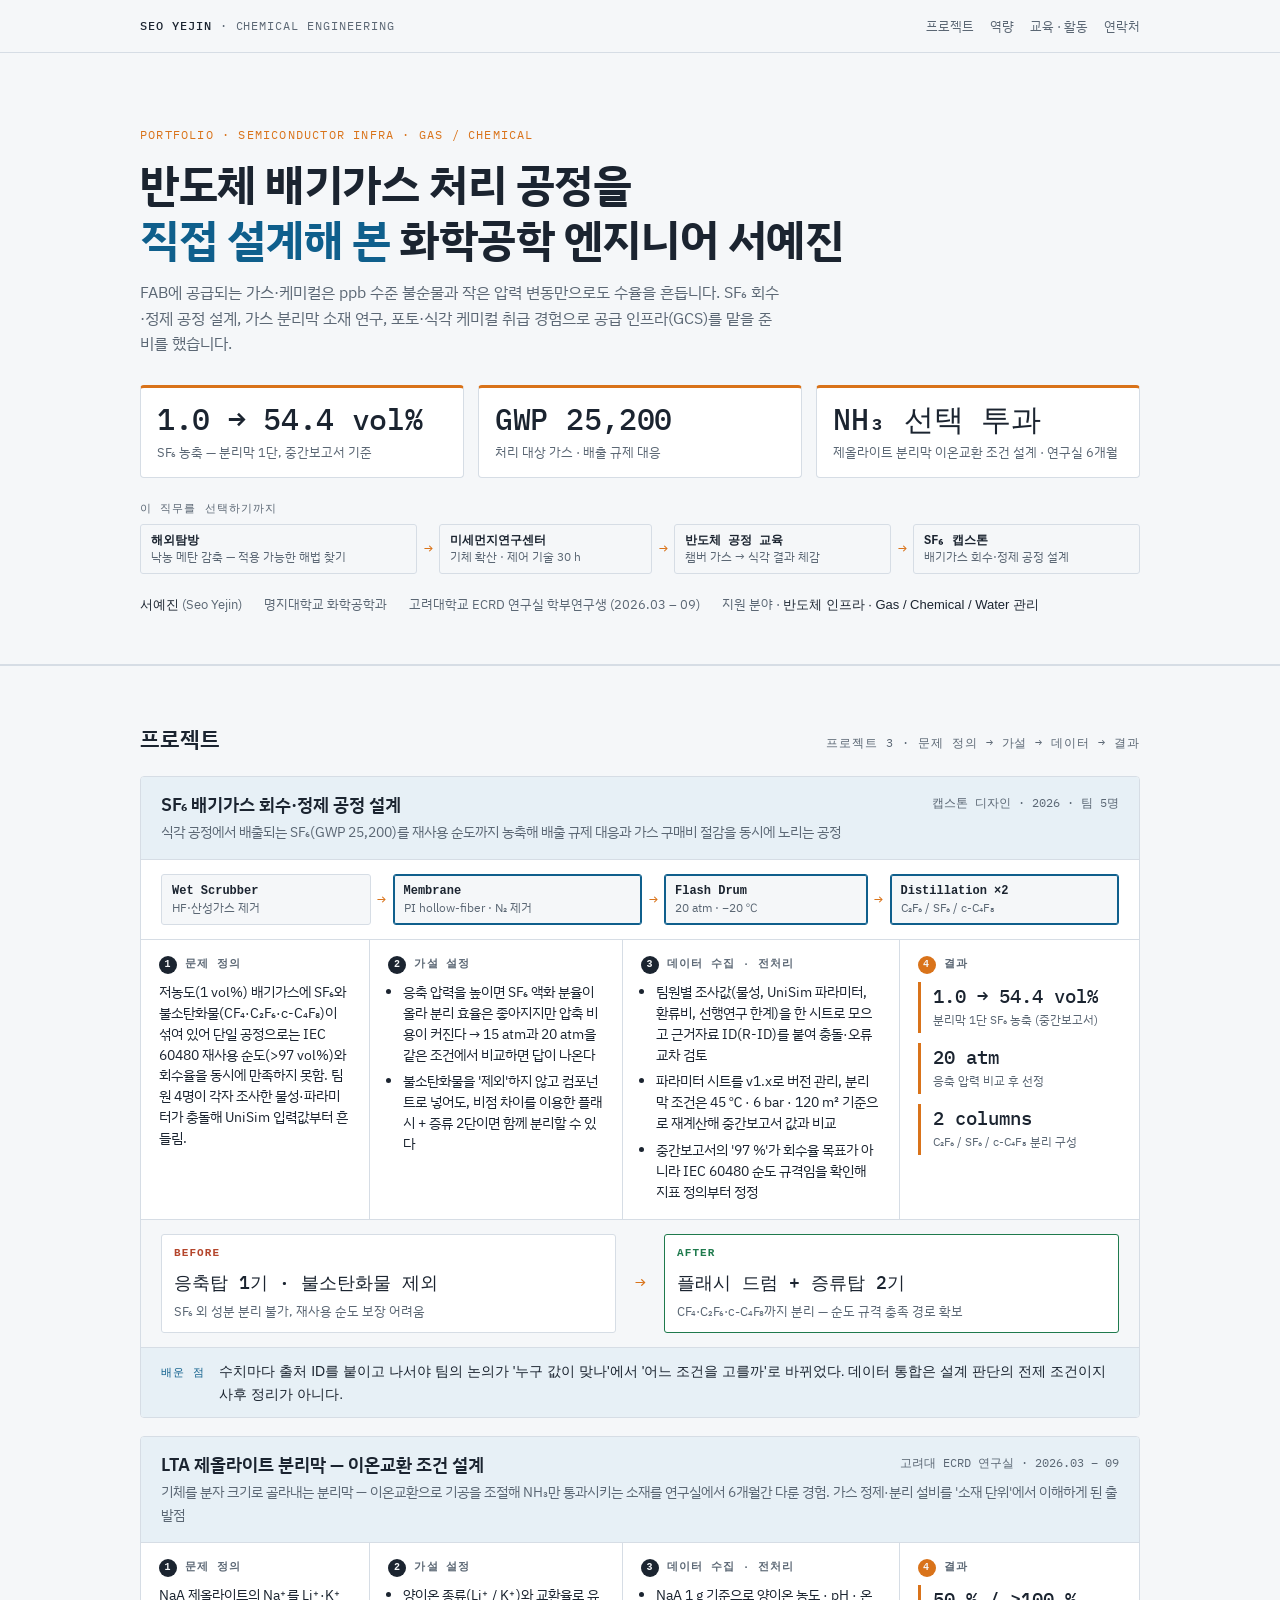
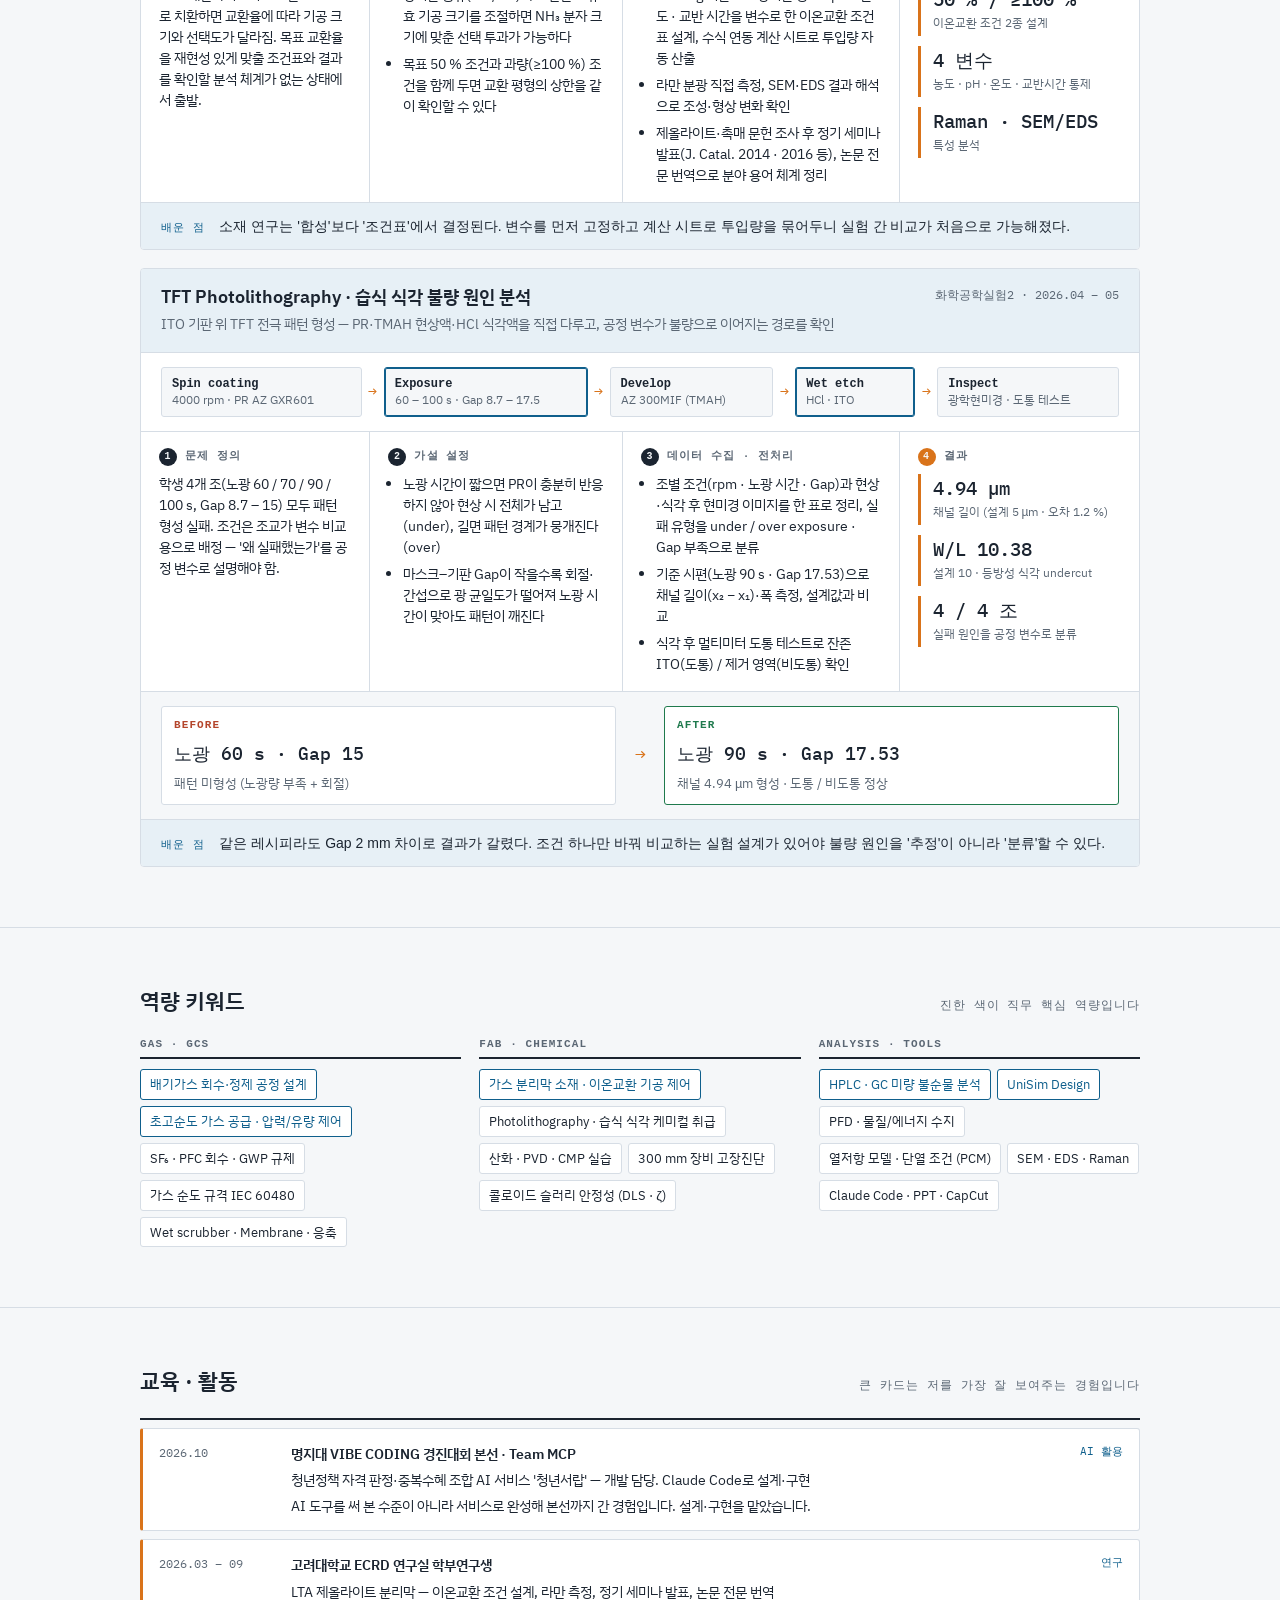
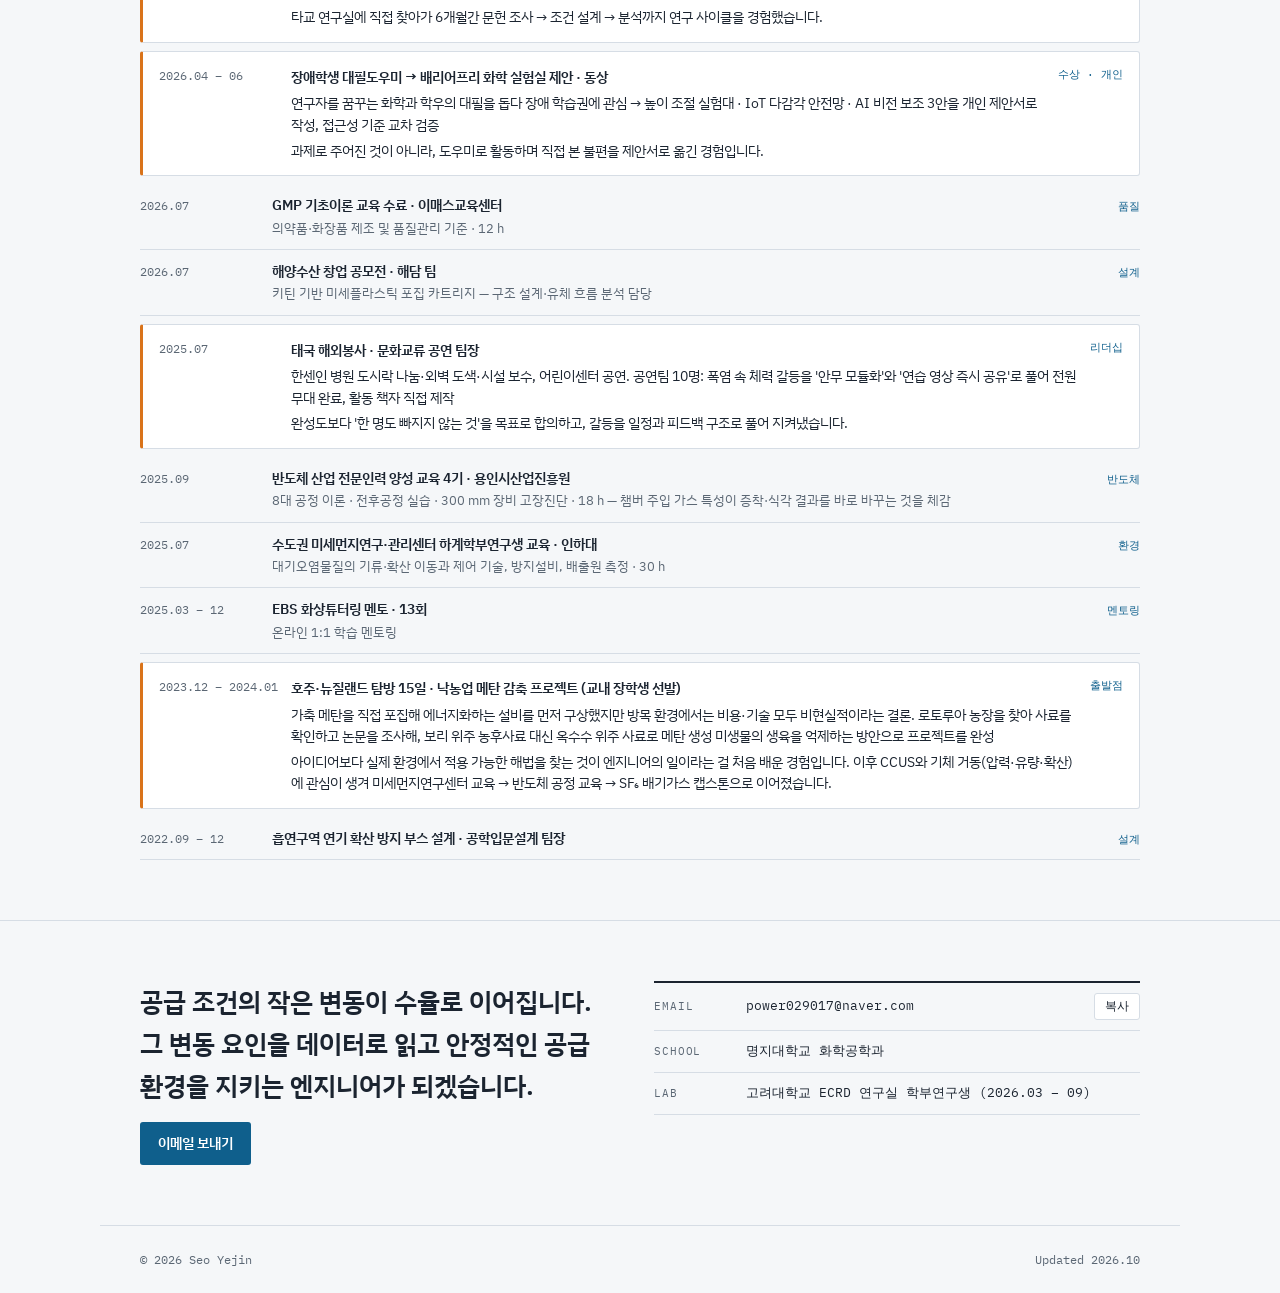
==== commit 6f3c0181: "Revise portfolio content and project sections Updated portfolio details and project descriptions in " ====
--- a/gas/index.html
+++ b/gas/index.html
@@ -20,16 +20,16 @@
   <div class="wrap">
     <p class="eyebrow">Portfolio · Semiconductor Infra · Gas / Chemical</p>
     <h1>반도체 배기가스 처리 공정을<br><span>직접 설계해 본</span> 화학공학 엔지니어 서예진</h1>
-    <p class="lede">FAB에 공급되는 가스·케미컬은 ppb 수준 불순물과 작은 압력 변동만으로도 수율을 흔듭니다. SF₆ 회수·정제 공정 설계, 포토·식각 케미컬 취급, HPLC·GC 미량 분석 경험으로 공급 인프라(GCS)를 맡을 준비를 했습니다.</p>
-    <div class="kpis"><div class="kpi"><b>1.0 → 54.4 vol%</b><small>SF₆ 농축 — 분리막 1단, 중간보고서 기준</small></div><div class="kpi"><b>GWP 25,200</b><small>처리 대상 가스 · 배출 규제 대응</small></div><div class="kpi"><b>4.94 µm</b><small>TFT 채널 길이 · 설계 대비 오차 1.2 %</small></div></div>
-    <div class="path"><span class="pl">관심이 직무로 이어진 경로</span><div class="flow"><div class="st"><b>해외탐방</b><span>낙농 메탄 감축 — 적용 가능한 해법 찾기</span></div><div class="ar">→</div><div class="st"><b>미세먼지연구센터</b><span>기체 확산 · 제어 기술 30 h</span></div><div class="ar">→</div><div class="st"><b>반도체 공정 교육</b><span>챔버 가스 → 식각 결과 체감</span></div><div class="ar">→</div><div class="st"><b>SF₆ 캡스톤</b><span>배기가스 회수·정제 공정 설계</span></div></div></div>
+    <p class="lede">FAB에 공급되는 가스·케미컬은 ppb 수준 불순물과 작은 압력 변동만으로도 수율을 흔듭니다. SF₆ 회수·정제 공정 설계, 가스 분리막 소재 연구, 포토·식각 케미컬 취급 경험으로 공급 인프라(GCS)를 맡을 준비를 했습니다.</p>
+    <div class="kpis"><div class="kpi"><b>1.0 → 54.4 vol%</b><small>SF₆ 농축 — 분리막 1단, 중간보고서 기준</small></div><div class="kpi"><b>GWP 25,200</b><small>처리 대상 가스 · 배출 규제 대응</small></div><div class="kpi"><b>NH₃ 선택 투과</b><small>제올라이트 분리막 이온교환 조건 설계 · 연구실 6개월</small></div></div>
+    <div class="path"><span class="pl">이 직무를 선택하기까지</span><div class="flow"><div class="st"><b>해외탐방</b><span>낙농 메탄 감축 — 적용 가능한 해법 찾기</span></div><div class="ar">→</div><div class="st"><b>미세먼지연구센터</b><span>기체 확산 · 제어 기술 30 h</span></div><div class="ar">→</div><div class="st"><b>반도체 공정 교육</b><span>챔버 가스 → 식각 결과 체감</span></div><div class="ar">→</div><div class="st"><b>SF₆ 캡스톤</b><span>배기가스 회수·정제 공정 설계</span></div></div></div>
     <div class="idrow"><span><b>서예진</b> (Seo Yejin)</span><span>명지대학교 화학공학과</span><span>고려대학교 ECRD 연구실 학부연구생 (2026.03 – 09)</span><span>지원 분야 · <b>반도체 인프라 · Gas / Chemical / Water 관리</b></span></div>
   </div>
 </section>
 
 <section id="projects">
   <div class="wrap">
-    <div class="sec-head"><h2>프로젝트</h2><span class="num">3 PROJECTS · 문제 정의 → 가설 → 데이터 → 결과 → 인사이트</span></div>
+    <div class="sec-head"><h2>프로젝트</h2><span class="num">프로젝트 3 · 문제 정의 → 가설 → 데이터 → 결과</span></div>
     <article class="proj">
   <div class="proj-head"><h3>SF₆ 배기가스 회수·정제 공정 설계</h3><span class="tag">캡스톤 디자인 · 2026 · 팀 5명</span><p class="biz">식각 공정에서 배출되는 SF₆(GWP 25,200)를 재사용 순도까지 농축해 배출 규제 대응과 가스 구매비 절감을 동시에 노리는 공정</p></div>
   <div class="flow"><div class="st"><b>Wet Scrubber</b><span>HF·산성가스 제거</span></div><div class="ar">→</div><div class="st hi"><b>Membrane</b><span>PI hollow-fiber · N₂ 제거</span></div><div class="ar">→</div><div class="st hi"><b>Flash Drum</b><span>20 atm · −20 ℃</span></div><div class="ar">→</div><div class="st hi"><b>Distillation ×2</b><span>C₂F₆ / SF₆ / c-C₄F₈</span></div></div>
@@ -44,7 +44,18 @@
   <div class="mid">→</div>
   <div class="bx after"><h5>After</h5><b>플래시 드럼 + 증류탑 2기</b><p>CF₄·C₂F₆·c-C₄F₈까지 분리 — 순도 규격 충족 경로 확보</p></div>
 </div>
-  <div class="insight"><span>Insight</span><p>수치마다 출처 ID를 붙이고 나서야 팀의 논의가 '누구 값이 맞나'에서 '어느 조건을 고를까'로 바뀌었다. 데이터 통합은 설계 판단의 전제 조건이지 사후 정리가 아니다.</p></div>
+  <div class="insight"><span>배운 점</span><p>수치마다 출처 ID를 붙이고 나서야 팀의 논의가 '누구 값이 맞나'에서 '어느 조건을 고를까'로 바뀌었다. 데이터 통합은 설계 판단의 전제 조건이지 사후 정리가 아니다.</p></div>
+</article><article class="proj">
+  <div class="proj-head"><h3>LTA 제올라이트 분리막 — 이온교환 조건 설계</h3><span class="tag">고려대 ECRD 연구실 · 2026.03 – 09</span><p class="biz">기체를 분자 크기로 골라내는 분리막 — 이온교환으로 기공을 조절해 NH₃만 통과시키는 소재를 연구실에서 6개월간 다룬 경험. 가스 정제·분리 설비를 '소재 단위'에서 이해하게 된 출발점</p></div>
+  
+  <div class="steps">
+    <div class="step"><h4><i>1</i>문제 정의</h4><p>NaA 제올라이트의 Na⁺를 Li⁺·K⁺로 치환하면 교환율에 따라 기공 크기와 선택도가 달라짐. 목표 교환율을 재현성 있게 맞출 조건표와 결과를 확인할 분석 체계가 없는 상태에서 출발.</p></div>
+    <div class="step"><h4><i>2</i>가설 설정</h4><ul><li>양이온 종류(Li⁺ / K⁺)와 교환율로 유효 기공 크기를 조절하면 NH₃ 분자 크기에 맞춘 선택 투과가 가능하다</li><li>목표 50 % 조건과 과량(≥100 %) 조건을 함께 두면 교환 평형의 상한을 같이 확인할 수 있다</li></ul></div>
+    <div class="step"><h4><i>3</i>데이터 수집 · 전처리</h4><ul><li>NaA 1 g 기준으로 양이온 농도 · pH · 온도 · 교반 시간을 변수로 한 이온교환 조건표 설계, 수식 연동 계산 시트로 투입량 자동 산출</li><li>라만 분광 직접 측정, SEM·EDS 결과 해석으로 조성·형상 변화 확인</li><li>제올라이트·촉매 문헌 조사 후 정기 세미나 발표(J. Catal. 2014 · 2016 등), 논문 전문 번역으로 분야 용어 체계 정리</li></ul></div>
+    <div class="step res"><h4><i>4</i>결과</h4><div class="big"><div><b>50 % / ≥100 %</b><small>이온교환 조건 2종 설계</small></div><div><b>4 변수</b><small>농도 · pH · 온도 · 교반시간 통제</small></div><div><b>Raman · SEM/EDS</b><small>특성 분석</small></div></div></div>
+  </div>
+  
+  <div class="insight"><span>배운 점</span><p>소재 연구는 '합성'보다 '조건표'에서 결정된다. 변수를 먼저 고정하고 계산 시트로 투입량을 묶어두니 실험 간 비교가 처음으로 가능해졌다.</p></div>
 </article><article class="proj">
   <div class="proj-head"><h3>TFT Photolithography · 습식 식각 불량 원인 분석</h3><span class="tag">화학공학실험2 · 2026.04 – 05</span><p class="biz">ITO 기판 위 TFT 전극 패턴 형성 — PR·TMAH 현상액·HCl 식각액을 직접 다루고, 공정 변수가 불량으로 이어지는 경로를 확인</p></div>
   <div class="flow"><div class="st"><b>Spin coating</b><span>4000 rpm · PR AZ GXR601</span></div><div class="ar">→</div><div class="st hi"><b>Exposure</b><span>60 – 100 s · Gap 8.7 – 17.5</span></div><div class="ar">→</div><div class="st"><b>Develop</b><span>AZ 300MIF (TMAH)</span></div><div class="ar">→</div><div class="st hi"><b>Wet etch</b><span>HCl · ITO</span></div><div class="ar">→</div><div class="st"><b>Inspect</b><span>광학현미경 · 도통 테스트</span></div></div>
@@ -59,33 +70,22 @@
   <div class="mid">→</div>
   <div class="bx after"><h5>After</h5><b>노광 90 s · Gap 17.53</b><p>채널 4.94 µm 형성 · 도통 / 비도통 정상</p></div>
 </div>
-  <div class="insight"><span>Insight</span><p>같은 레시피라도 Gap 2 mm 차이로 결과가 갈렸다. 조건 하나만 바꿔 비교하는 실험 설계가 있어야 불량 원인을 '추정'이 아니라 '분류'할 수 있다.</p></div>
-</article><article class="proj">
-  <div class="proj-head"><h3>LTA 제올라이트 분리막 — 이온교환 조건 설계</h3><span class="tag">고려대 ECRD 연구실 · 2026.03 – 09</span><p class="biz">가스 분리막 소재 쪽에서 본 분리 공정 — 이온교환 조건 설계와 분석을 맡은 6개월</p></div>
-  
-  <div class="steps">
-    <div class="step"><h4><i>1</i>문제 정의</h4><p>NaA 제올라이트의 Na⁺를 Li⁺·K⁺로 치환하면 교환율에 따라 기공 크기와 선택도가 달라짐. 목표 교환율을 재현성 있게 맞출 조건표와 결과를 확인할 분석 체계가 없는 상태에서 출발.</p></div>
-    <div class="step"><h4><i>2</i>가설 설정</h4><ul><li>양이온 종류(Li⁺ / K⁺)와 교환율로 유효 기공 크기를 조절하면 NH₃ 분자 크기에 맞춘 선택 투과가 가능하다</li><li>목표 50 % 조건과 과량(≥100 %) 조건을 함께 두면 교환 평형의 상한을 같이 확인할 수 있다</li></ul></div>
-    <div class="step"><h4><i>3</i>데이터 수집 · 전처리</h4><ul><li>NaA 1 g 기준으로 양이온 농도 · pH · 온도 · 교반 시간을 변수로 한 이온교환 조건표 설계, 수식 연동 계산 시트로 투입량 자동 산출</li><li>라만 분광 직접 측정, SEM·EDS 결과 해석으로 조성·형상 변화 확인</li><li>제올라이트·촉매 문헌 조사 후 정기 세미나 발표(J. Catal. 2014 · 2016 등), 논문 전문 번역으로 분야 용어 체계 정리</li></ul></div>
-    <div class="step res"><h4><i>4</i>결과</h4><div class="big"><div><b>50 % / ≥100 %</b><small>이온교환 조건 2종 설계</small></div><div><b>4 변수</b><small>농도 · pH · 온도 · 교반시간 통제</small></div><div><b>Raman · SEM/EDS</b><small>특성 분석</small></div></div></div>
-  </div>
-  
-  <div class="insight"><span>Insight</span><p>소재 연구는 '합성'보다 '조건표'에서 결정된다. 변수를 먼저 고정하고 계산 시트로 투입량을 묶어두니 실험 간 비교가 처음으로 가능해졌다.</p></div>
+  <div class="insight"><span>배운 점</span><p>같은 레시피라도 Gap 2 mm 차이로 결과가 갈렸다. 조건 하나만 바꿔 비교하는 실험 설계가 있어야 불량 원인을 '추정'이 아니라 '분류'할 수 있다.</p></div>
 </article>
   </div>
 </section>
 
 <section id="keywords">
   <div class="wrap">
-    <div class="sec-head"><h2>역량 키워드</h2><span class="num">강조 = 지원 직무 핵심</span></div>
-    <div class="kw"><div><h3>Gas · GCS</h3><div class="chips"><span class="chip hot">배기가스 회수·정제 공정 설계</span><span class="chip hot">초고순도 가스 공급 · 압력/유량 제어</span><span class="chip">SF₆ · PFC 회수 · GWP 규제</span><span class="chip">가스 순도 규격 IEC 60480</span><span class="chip">Wet scrubber · Membrane · 응축</span></div></div><div><h3>FAB · Chemical</h3><div class="chips"><span class="chip hot">Photolithography · 습식 식각</span><span class="chip">PR · TMAH · HCl 취급</span><span class="chip">산화 · PVD · CMP 실습</span><span class="chip">300 mm 장비 고장진단</span><span class="chip">콜로이드 슬러리 안정성 (DLS · ζ)</span></div></div><div><h3>Analysis · Tools</h3><div class="chips"><span class="chip hot">HPLC · GC 미량 불순물 분석</span><span class="chip hot">UniSim Design</span><span class="chip">PFD · 물질/에너지 수지</span><span class="chip">열저항 모델 · 단열 조건 (PCM)</span><span class="chip">SEM · EDS · Raman</span><span class="chip">Claude Code · PPT · CapCut</span></div></div></div>
+    <div class="sec-head"><h2>역량 키워드</h2><span class="num">진한 색이 직무 핵심 역량입니다</span></div>
+    <div class="kw"><div><h3>Gas · GCS</h3><div class="chips"><span class="chip hot">배기가스 회수·정제 공정 설계</span><span class="chip hot">초고순도 가스 공급 · 압력/유량 제어</span><span class="chip">SF₆ · PFC 회수 · GWP 규제</span><span class="chip">가스 순도 규격 IEC 60480</span><span class="chip">Wet scrubber · Membrane · 응축</span></div></div><div><h3>FAB · Chemical</h3><div class="chips"><span class="chip hot">가스 분리막 소재 · 이온교환 기공 제어</span><span class="chip">Photolithography · 습식 식각 케미컬 취급</span><span class="chip">산화 · PVD · CMP 실습</span><span class="chip">300 mm 장비 고장진단</span><span class="chip">콜로이드 슬러리 안정성 (DLS · ζ)</span></div></div><div><h3>Analysis · Tools</h3><div class="chips"><span class="chip hot">HPLC · GC 미량 불순물 분석</span><span class="chip hot">UniSim Design</span><span class="chip">PFD · 물질/에너지 수지</span><span class="chip">열저항 모델 · 단열 조건 (PCM)</span><span class="chip">SEM · EDS · Raman</span><span class="chip">Claude Code · PPT · CapCut</span></div></div></div>
   </div>
 </section>
 
 <section id="timeline">
   <div class="wrap">
-    <div class="sec-head"><h2>교육 · 활동</h2><span class="num">강조 카드 = 직무 밖에서도 나를 설명하는 경험</span></div>
-    <ul class="tl"><li class="feat"><span class="d">2026.10</span><div class="t"><b>명지대 VIBE CODING 경진대회 본선 · Team MCP</b><p>청년정책 자격 판정·중복수혜 조합 AI 서비스 '청년서랍' — 개발 담당. Claude Code로 설계·구현</p><p class="why">AI 도구를 써 본 수준이 아니라 서비스로 완성해 본선까지 간 경험입니다. 설계·구현을 맡았습니다.</p></div><span class="c">AI 활용</span></li><li class="feat"><span class="d">2026.03 – 09</span><div class="t"><b>고려대학교 ECRD 연구실 학부연구생</b><p>LTA 제올라이트 분리막 — 이온교환 조건 설계, 라만 측정, 정기 세미나 발표, 논문 전문 번역</p><p class="why">타교 연구실에 직접 찾아가 6개월간 문헌 조사 → 조건 설계 → 분석까지 연구 사이클을 경험했습니다.</p></div><span class="c">연구</span></li><li class="feat"><span class="d">2026.04 – 06</span><div class="t"><b>장애학생 대필도우미 → 배리어프리 화학 실험실 제안 · 동상</b><p>연구자를 꿈꾸는 화학과 학우의 대필을 돕다 장애 학습권에 관심 → 높이 조절 실험대 · IoT 다감각 안전망 · AI 비전 보조 3안을 개인 제안서로 작성, 접근성 기준 교차 검증</p><p class="why">누가 시켜서가 아니라, 돕는 과정에서 본 불편을 제안서로 옮긴 경험입니다.</p></div><span class="c">수상 · 개인</span></li><li><span class="d">2026.07</span><div class="t"><b>GMP 기초이론 교육 수료 · 이매스교육센터</b><br><span>의약품·화장품 제조 및 품질관리 기준 · 12 h</span></div><span class="c">품질</span></li><li><span class="d">2026.07</span><div class="t"><b>해양수산 창업 공모전 · 해담 팀</b><br><span>키틴 기반 미세플라스틱 포집 카트리지 — 구조 설계·유체 흐름 분석 담당</span></div><span class="c">설계</span></li><li class="feat"><span class="d">2025.07</span><div class="t"><b>태국 해외봉사 · 문화교류 공연 팀장</b><p>한센인 병원 도시락 나눔·외벽 도색·시설 보수, 어린이센터 공연. 공연팀 10명: 폭염 속 체력 갈등을 '안무 모듈화'와 '연습 영상 즉시 공유'로 풀어 전원 무대 완료, 활동 책자 직접 제작</p><p class="why">완성도보다 '한 명도 빠지지 않는 것'을 목표로 합의하고, 갈등을 일정과 피드백 구조로 풀어 지켜냈습니다.</p></div><span class="c">리더십</span></li><li><span class="d">2025.09</span><div class="t"><b>반도체 산업 전문인력 양성 교육 4기 · 용인시산업진흥원</b><br><span>8대 공정 이론 · 전후공정 실습 · 300 mm 장비 고장진단 · 18 h — 챔버 주입 가스 특성이 증착·식각 결과를 바로 바꾸는 것을 체감</span></div><span class="c">반도체</span></li><li><span class="d">2025.07</span><div class="t"><b>수도권 미세먼지연구·관리센터 하계학부연구생 교육 · 인하대</b><br><span>대기오염물질의 기류·확산 이동과 제어 기술, 방지설비, 배출원 측정 · 30 h</span></div><span class="c">환경</span></li><li><span class="d">2025.03 – 12</span><div class="t"><b>EBS 화상튜터링 멘토 · 13회</b><br><span>온라인 1:1 학습 멘토링</span></div><span class="c">멘토링</span></li><li class="feat"><span class="d">2023.12 – 2024.01</span><div class="t"><b>호주·뉴질랜드 탐방 15일 · 낙농업 메탄 감축 프로젝트 (교내 장학생 선발)</b><p>가축 메탄을 직접 포집해 에너지화하는 설비를 먼저 구상했지만 방목 환경에서는 비용·기술 모두 비현실적이라는 결론. 로토루아 농장을 찾아 사료를 확인하고 논문을 조사해, 보리 위주 농후사료 대신 옥수수 위주 사료로 메탄 생성 미생물의 생육을 억제하는 방안으로 프로젝트를 완성</p><p class="why">아이디어보다 실제 환경에서 적용 가능한 해법을 찾는 것이 엔지니어의 일이라는 걸 처음 배운 경험. 이후 CCUS와 기체 거동(압력·유량·확산)에 관심이 생겨 미세먼지연구센터 교육 → 반도체 공정 교육 → SF₆ 배기가스 캡스톤으로 이어졌습니다.</p></div><span class="c">출발점</span></li><li><span class="d">2022.09 – 12</span><div class="t"><b>흡연구역 연기 확산 방지 부스 설계 · 공학입문설계 팀장</b></div><span class="c">설계</span></li></ul>
+    <div class="sec-head"><h2>교육 · 활동</h2><span class="num">큰 카드는 저를 가장 잘 보여주는 경험입니다</span></div>
+    <ul class="tl"><li class="feat"><span class="d">2026.10</span><div class="t"><b>명지대 VIBE CODING 경진대회 본선 · Team MCP</b><p>청년정책 자격 판정·중복수혜 조합 AI 서비스 '청년서랍' — 개발 담당. Claude Code로 설계·구현</p><p class="why">AI 도구를 써 본 수준이 아니라 서비스로 완성해 본선까지 간 경험입니다. 설계·구현을 맡았습니다.</p></div><span class="c">AI 활용</span></li><li class="feat"><span class="d">2026.03 – 09</span><div class="t"><b>고려대학교 ECRD 연구실 학부연구생</b><p>LTA 제올라이트 분리막 — 이온교환 조건 설계, 라만 측정, 정기 세미나 발표, 논문 전문 번역</p><p class="why">타교 연구실에 직접 찾아가 6개월간 문헌 조사 → 조건 설계 → 분석까지 연구 사이클을 경험했습니다.</p></div><span class="c">연구</span></li><li class="feat"><span class="d">2026.04 – 06</span><div class="t"><b>장애학생 대필도우미 → 배리어프리 화학 실험실 제안 · 동상</b><p>연구자를 꿈꾸는 화학과 학우의 대필을 돕다 장애 학습권에 관심 → 높이 조절 실험대 · IoT 다감각 안전망 · AI 비전 보조 3안을 개인 제안서로 작성, 접근성 기준 교차 검증</p><p class="why">과제로 주어진 것이 아니라, 도우미로 활동하며 직접 본 불편을 제안서로 옮긴 경험입니다.</p></div><span class="c">수상 · 개인</span></li><li><span class="d">2026.07</span><div class="t"><b>GMP 기초이론 교육 수료 · 이매스교육센터</b><br><span>의약품·화장품 제조 및 품질관리 기준 · 12 h</span></div><span class="c">품질</span></li><li><span class="d">2026.07</span><div class="t"><b>해양수산 창업 공모전 · 해담 팀</b><br><span>키틴 기반 미세플라스틱 포집 카트리지 — 구조 설계·유체 흐름 분석 담당</span></div><span class="c">설계</span></li><li class="feat"><span class="d">2025.07</span><div class="t"><b>태국 해외봉사 · 문화교류 공연 팀장</b><p>한센인 병원 도시락 나눔·외벽 도색·시설 보수, 어린이센터 공연. 공연팀 10명: 폭염 속 체력 갈등을 '안무 모듈화'와 '연습 영상 즉시 공유'로 풀어 전원 무대 완료, 활동 책자 직접 제작</p><p class="why">완성도보다 '한 명도 빠지지 않는 것'을 목표로 합의하고, 갈등을 일정과 피드백 구조로 풀어 지켜냈습니다.</p></div><span class="c">리더십</span></li><li><span class="d">2025.09</span><div class="t"><b>반도체 산업 전문인력 양성 교육 4기 · 용인시산업진흥원</b><br><span>8대 공정 이론 · 전후공정 실습 · 300 mm 장비 고장진단 · 18 h — 챔버 주입 가스 특성이 증착·식각 결과를 바로 바꾸는 것을 체감</span></div><span class="c">반도체</span></li><li><span class="d">2025.07</span><div class="t"><b>수도권 미세먼지연구·관리센터 하계학부연구생 교육 · 인하대</b><br><span>대기오염물질의 기류·확산 이동과 제어 기술, 방지설비, 배출원 측정 · 30 h</span></div><span class="c">환경</span></li><li><span class="d">2025.03 – 12</span><div class="t"><b>EBS 화상튜터링 멘토 · 13회</b><br><span>온라인 1:1 학습 멘토링</span></div><span class="c">멘토링</span></li><li class="feat"><span class="d">2023.12 – 2024.01</span><div class="t"><b>호주·뉴질랜드 탐방 15일 · 낙농업 메탄 감축 프로젝트 (교내 장학생 선발)</b><p>가축 메탄을 직접 포집해 에너지화하는 설비를 먼저 구상했지만 방목 환경에서는 비용·기술 모두 비현실적이라는 결론. 로토루아 농장을 찾아 사료를 확인하고 논문을 조사해, 보리 위주 농후사료 대신 옥수수 위주 사료로 메탄 생성 미생물의 생육을 억제하는 방안으로 프로젝트를 완성</p><p class="why">아이디어보다 실제 환경에서 적용 가능한 해법을 찾는 것이 엔지니어의 일이라는 걸 처음 배운 경험입니다. 이후 CCUS와 기체 거동(압력·유량·확산)에 관심이 생겨 미세먼지연구센터 교육 → 반도체 공정 교육 → SF₆ 배기가스 캡스톤으로 이어졌습니다.</p></div><span class="c">출발점</span></li><li><span class="d">2022.09 – 12</span><div class="t"><b>흡연구역 연기 확산 방지 부스 설계 · 공학입문설계 팀장</b></div><span class="c">설계</span></li></ul>
   </div>
 </section>
 
